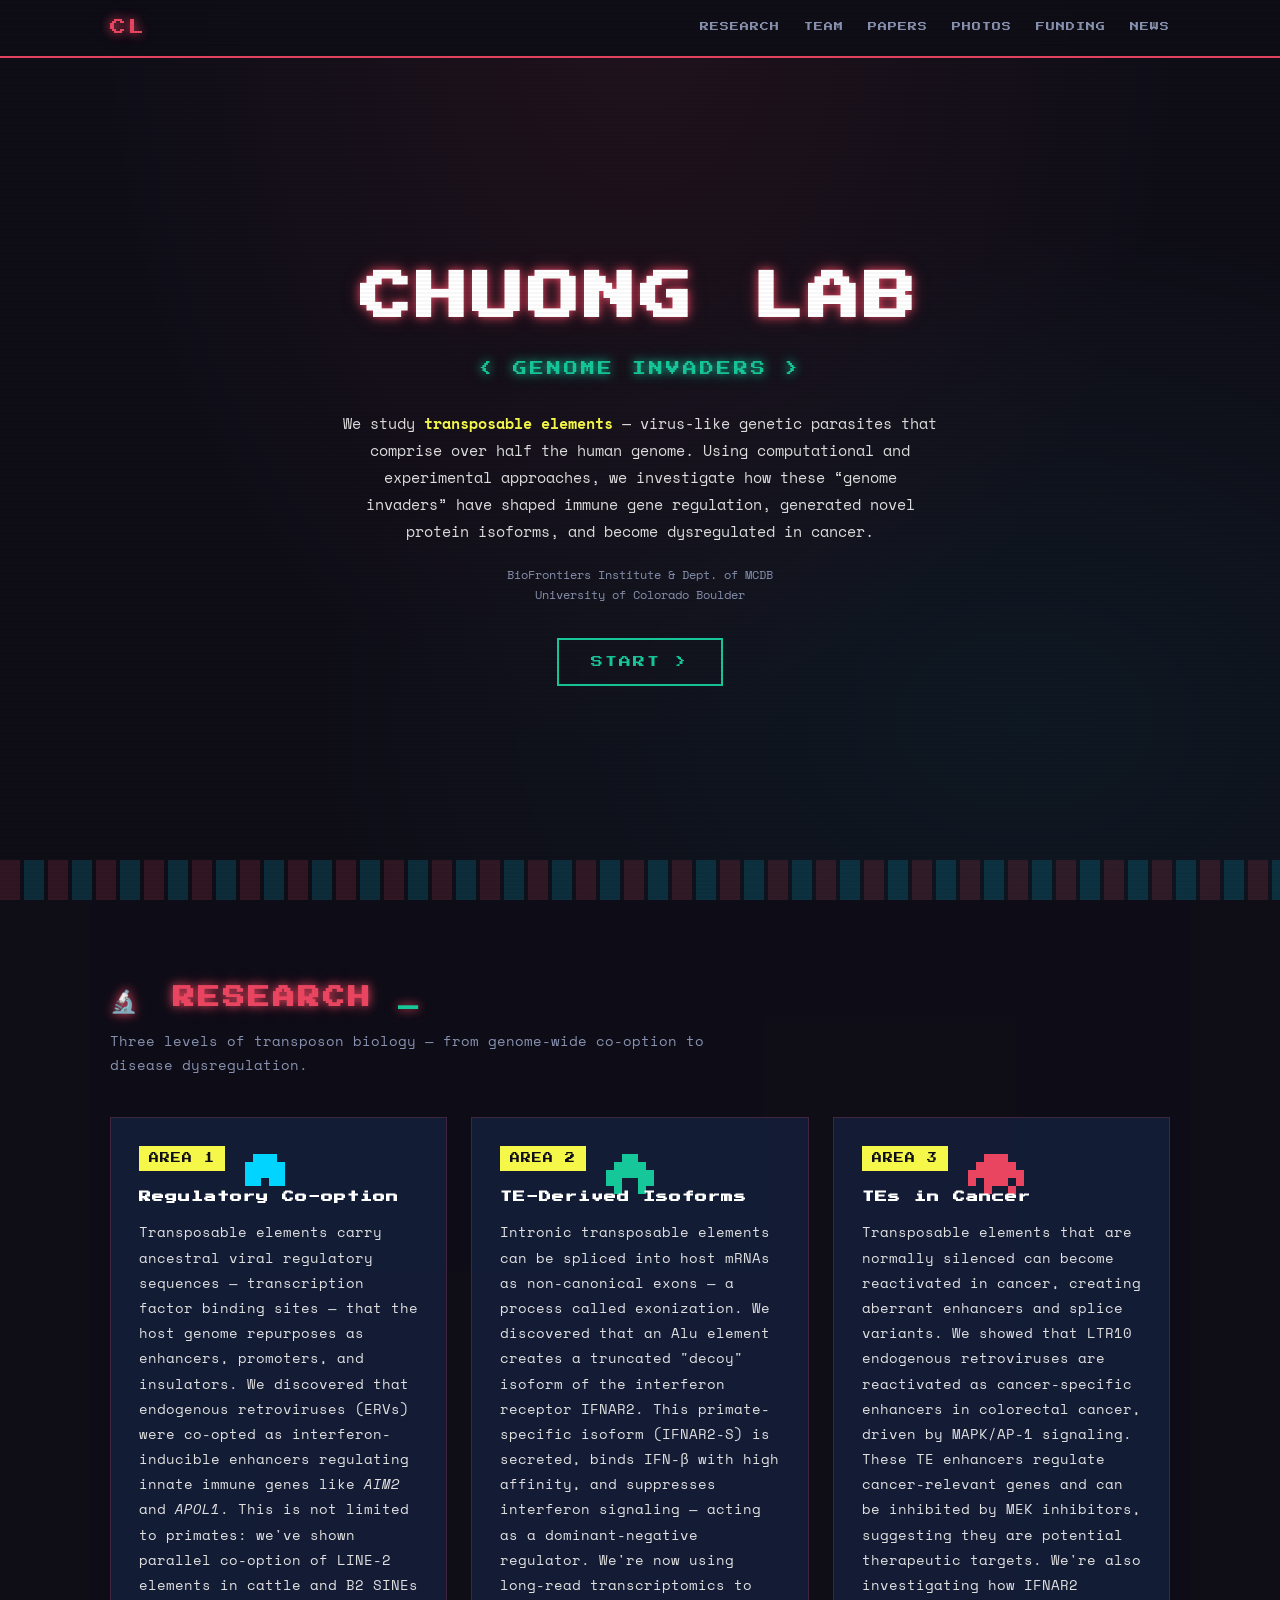
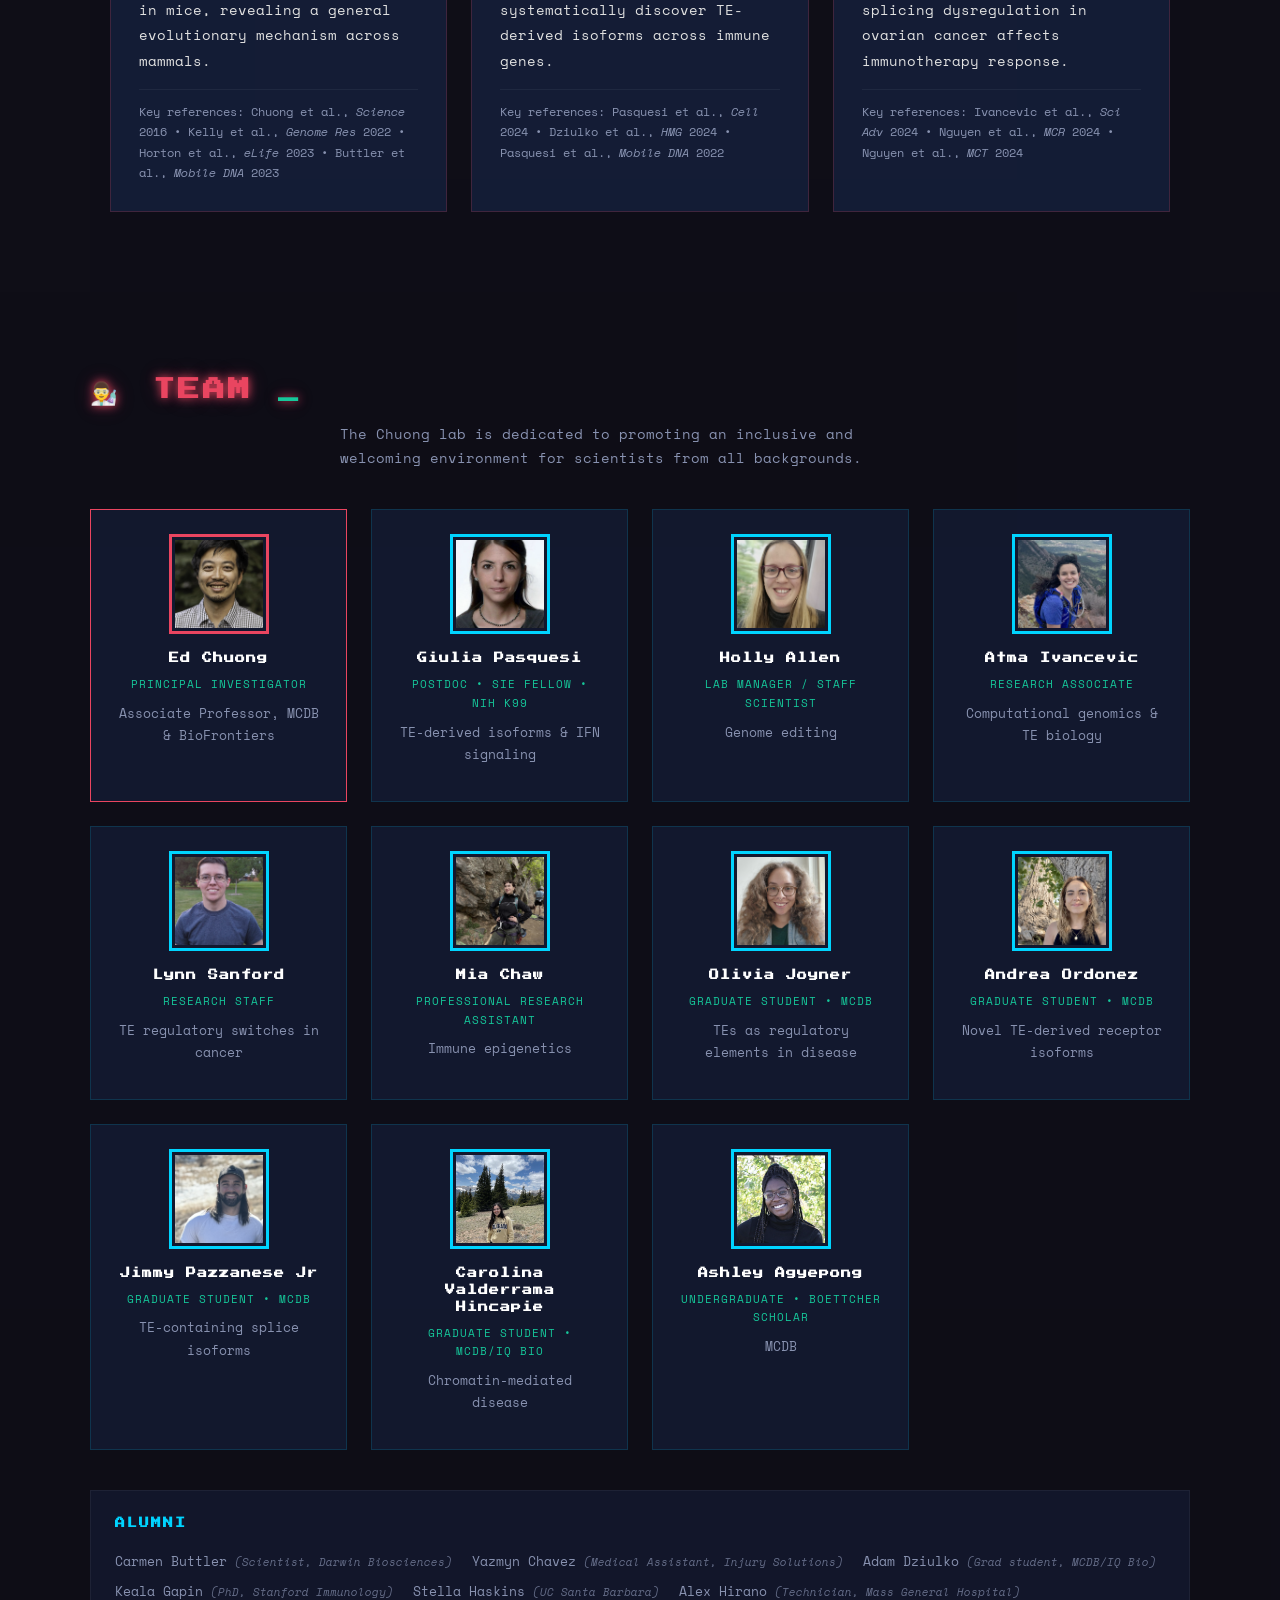
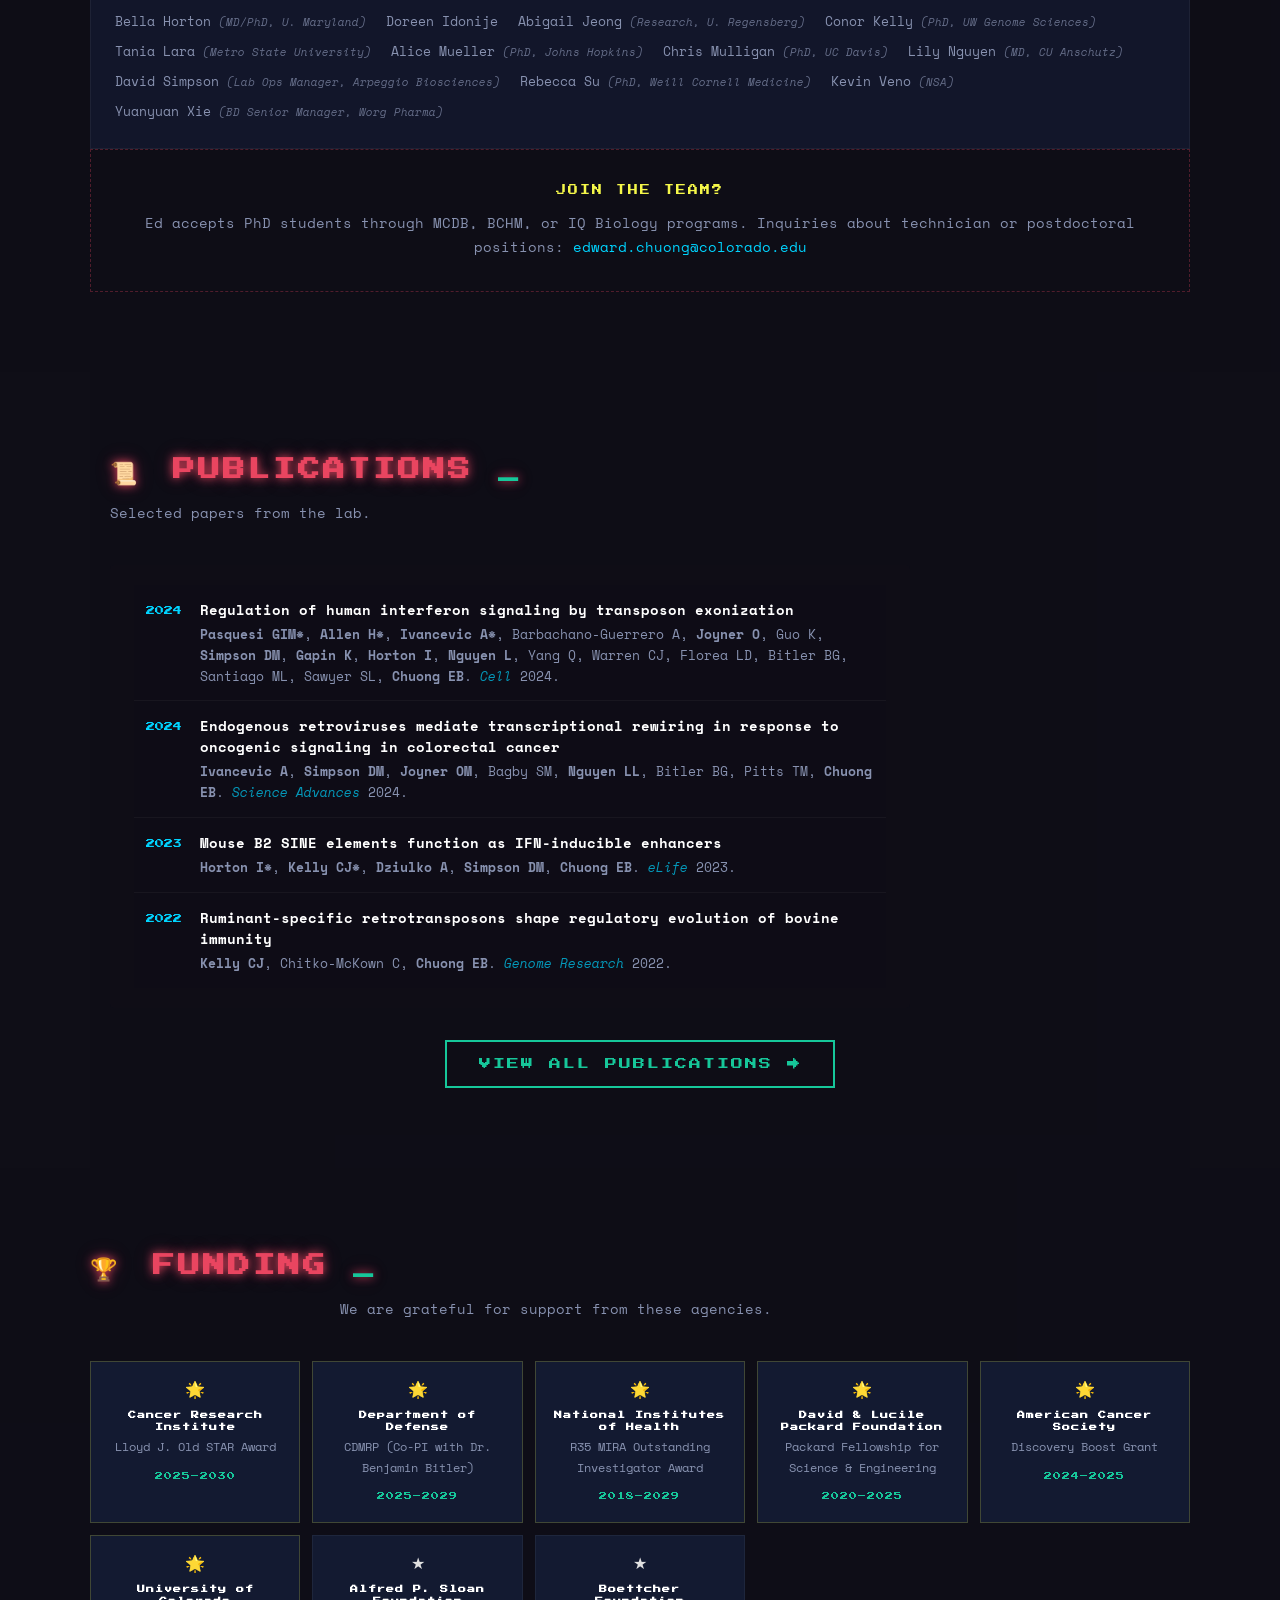
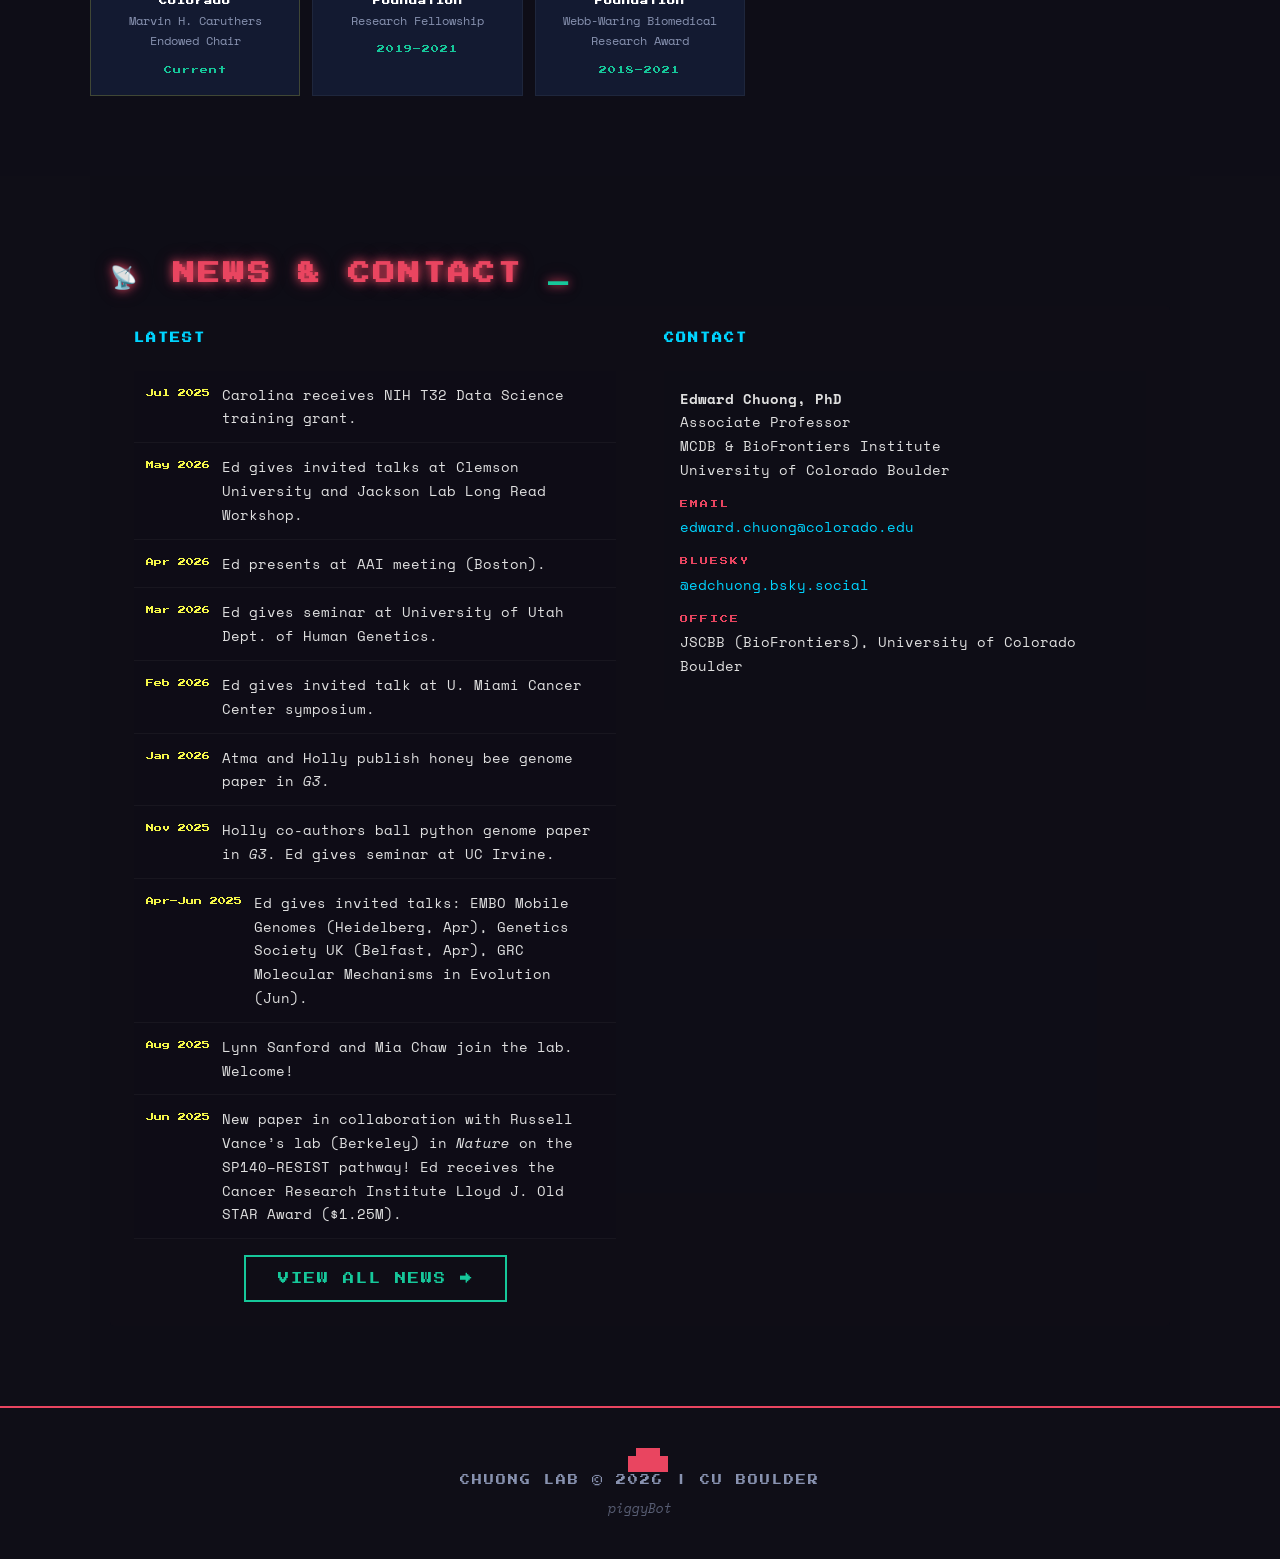
==== labwebsite/index.html @ 27e12866 "Add pretext-powered TE labels to genome animation - Integrate @chenglou/pretext for DOM-free text me" ====
<!DOCTYPE html>
<html lang="en">
<head>
    <meta charset="UTF-8">
    <meta name="viewport" content="width=device-width, initial-scale=1.0">
    <title>Chuong Lab | Genome Invaders</title>
    <meta name="description" content="Chuong Lab at CU Boulder — Transposable elements, genome evolution, and immune gene regulation">
    <link rel="preconnect" href="https://fonts.googleapis.com">
    <link rel="preconnect" href="https://fonts.gstatic.com" crossorigin>
    <link href="https://fonts.googleapis.com/css2?family=Press+Start+2P&family=Space+Mono:ital,wght@0,400;0,700;1,400&display=swap" rel="stylesheet">
    <link rel="stylesheet" href="css/style.css?v=3">
    <link rel="icon" href="data:image/svg+xml,<svg xmlns='http://www.w3.org/2000/svg' viewBox='0 0 16 16'><text y='14' font-size='14'>🧬</text></svg>">
</head>
<body>

<!-- Scanline overlay -->
<div class="scanlines"></div>

<!-- Scrolling chromosome background canvas -->
<canvas id="genome-bg" class="genome-bg"></canvas>

<!-- Navigation -->
<nav id="nav">
    <div class="nav-inner">
        <a href="#home" class="nav-logo">CL</a>
        <div class="nav-links">
            <a href="#research">Research</a>
            <a href="#team">Team</a>
            <a href="#publications">Papers</a>
            <a href="gallery.html">Photos</a>
            <a href="#funding">Funding</a>
            <a href="#news">News</a>
        </div>
        <button class="nav-toggle" aria-label="Menu">&#9776;</button>
    </div>
</nav>

<!-- ============ HERO ============ -->
<section id="home" class="hero">
    <div class="invaders-field" id="invaders-field">
        <!-- JS populates Space Invader sprites here -->
    </div>
    <div class="hero-content">
        <h1 class="glitch" data-text="CHUONG LAB">CHUONG LAB</h1>
        <p class="hero-sub pixel-font">&#60; GENOME INVADERS &#62;</p>
        <p class="hero-desc">We study <span class="highlight">transposable elements</span> &mdash; virus-like genetic parasites that comprise over half the human genome. Using computational and experimental approaches, we investigate how these &ldquo;genome invaders&rdquo; have shaped immune gene regulation, generated novel protein isoforms, and become dysregulated in cancer.</p>
        <p class="hero-affil">BioFrontiers Institute &amp; Dept. of MCDB<br>University of Colorado Boulder</p>
        <div class="hero-cta">
            <a href="#research" class="btn btn-primary">START &gt;</a>
        </div>
    </div>
    <div class="chromosome-ground" id="chromosome-ground">
        <!-- Pixel chromosome landscape at bottom -->
    </div>
</section>

<!-- ============ RESEARCH ============ -->
<section id="research" class="section">
    <h2 class="section-title pixel-font glitch">
        <span class="title-icon">&#x1F52C;</span> RESEARCH
        <span class="blink">_</span>
    </h2>
    <p class="section-intro">Three levels of transposon biology — from genome-wide co-option to disease dysregulation.</p>

    <div class="research-grid">
        <!-- Level 1 -->
        <div class="research-card">
            <div class="card-header">
                <span class="level-badge">AREA 1</span>
                <div class="invader-icon invader-line"></div>
            </div>
            <h3>Regulatory Co-option</h3>
            <p>Transposable elements carry ancestral viral regulatory sequences — transcription factor binding sites — that the host genome repurposes as enhancers, promoters, and insulators. We discovered that endogenous retroviruses (ERVs) were co-opted as interferon-inducible enhancers regulating innate immune genes like <em>AIM2</em> and <em>APOL1</em>. This is not limited to primates: we've shown parallel co-option of LINE-2 elements in cattle and B2 SINEs in mice, revealing a general evolutionary mechanism across mammals.</p>
            <div class="card-refs">
                Key references: Chuong et al., <em>Science</em> 2016 &bull; Kelly et al., <em>Genome Res</em> 2022 &bull; Horton et al., <em>eLife</em> 2023 &bull; Buttler et al., <em>Mobile DNA</em> 2023
            </div>
        </div>

        <!-- Level 2 -->
        <div class="research-card">
            <div class="card-header">
                <span class="level-badge">AREA 2</span>
                <div class="invader-icon invader-sine"></div>
            </div>
            <h3>TE-Derived Isoforms</h3>
            <p>Intronic transposable elements can be spliced into host mRNAs as non-canonical exons — a process called exonization. We discovered that an Alu element creates a truncated "decoy" isoform of the interferon receptor IFNAR2. This primate-specific isoform (IFNAR2-S) is secreted, binds IFN-&beta; with high affinity, and suppresses interferon signaling — acting as a dominant-negative regulator. We're now using long-read transcriptomics to systematically discover TE-derived isoforms across immune genes.</p>
            <div class="card-refs">
                Key references: Pasquesi et al., <em>Cell</em> 2024 &bull; Dziulko et al., <em>HMG</em> 2024 &bull; Pasquesi et al., <em>Mobile DNA</em> 2022
            </div>
        </div>

        <!-- Level 3 -->
        <div class="research-card">
            <div class="card-header">
                <span class="level-badge">AREA 3</span>
                <div class="invader-icon invader-erv"></div>
            </div>
            <h3>TEs in Cancer</h3>
            <p>Transposable elements that are normally silenced can become reactivated in cancer, creating aberrant enhancers and splice variants. We showed that LTR10 endogenous retroviruses are reactivated as cancer-specific enhancers in colorectal cancer, driven by MAPK/AP-1 signaling. These TE enhancers regulate cancer-relevant genes and can be inhibited by MEK inhibitors, suggesting they are potential therapeutic targets. We're also investigating how IFNAR2 splicing dysregulation in ovarian cancer affects immunotherapy response.</p>
            <div class="card-refs">
                Key references: Ivancevic et al., <em>Sci Adv</em> 2024 &bull; Nguyen et al., <em>MCR</em> 2024 &bull; Nguyen et al., <em>MCT</em> 2024
            </div>
        </div>
    </div>
</section>

<!-- ============ TEAM ============ -->
<section id="team" class="section section-alt">
    <h2 class="section-title pixel-font glitch">
        <span class="title-icon">&#x1F468;&#x200D;&#x1F52C;</span> TEAM
        <span class="blink">_</span>
    </h2>
    <p class="section-intro">The Chuong lab is dedicated to promoting an inclusive and welcoming environment for scientists from all backgrounds.</p>

    <div class="team-grid">
        <div class="team-card team-pi" data-member="ed-chuong" tabindex="0" role="button">
            <div class="avatar-frame"><img loading="lazy" src="images/headshots/ed_chuong.jpg" alt="Ed Chuong"></div>
            <h3>Ed Chuong</h3>
            <span class="team-role">Principal Investigator</span>
            <p>Associate Professor, MCDB &amp; BioFrontiers</p>
        </div>

        <div class="team-card" data-member="giulia-pasquesi" tabindex="0" role="button">
            <div class="avatar-frame"><img loading="lazy" src="images/headshots/giulia_pasquesi.jpg" alt="Giulia Pasquesi"></div>
            <h3>Giulia Pasquesi</h3>
            <span class="team-role">Postdoc &bull; Sie Fellow &bull; NIH K99</span>
            <p>TE-derived isoforms &amp; IFN signaling</p>
        </div>

        <div class="team-card" data-member="holly-allen" tabindex="0" role="button">
            <div class="avatar-frame"><img loading="lazy" src="images/headshots/holly_allen.jpg" alt="Holly Allen"></div>
            <h3>Holly Allen</h3>
            <span class="team-role">Lab Manager / Staff Scientist</span>
            <p>Genome editing</p>
        </div>

        <div class="team-card" data-member="atma-ivancevic" tabindex="0" role="button">
            <div class="avatar-frame"><img loading="lazy" src="images/headshots/atma_ivancevic.jpg" alt="Atma Ivancevic"></div>
            <h3>Atma Ivancevic</h3>
            <span class="team-role">Research Associate</span>
            <p>Computational genomics &amp; TE biology</p>
        </div>

        <div class="team-card" data-member="lynn-sanford" tabindex="0" role="button">
            <div class="avatar-frame"><img loading="lazy" src="images/headshots/lynn_sanford.jpg" alt="Lynn Sanford"></div>
            <h3>Lynn Sanford</h3>
            <span class="team-role">Research Staff</span>
            <p>TE regulatory switches in cancer</p>
        </div>

        <div class="team-card" data-member="mia-chaw" tabindex="0" role="button">
            <div class="avatar-frame"><img loading="lazy" src="images/headshots/mia_chaw.jpg" alt="Mia Chaw"></div>
            <h3>Mia Chaw</h3>
            <span class="team-role">Professional Research Assistant</span>
            <p>Immune epigenetics</p>
        </div>

        <div class="team-card" data-member="olivia-joyner" tabindex="0" role="button">
            <div class="avatar-frame"><img loading="lazy" src="images/headshots/olivia_joyner.jpg" alt="Olivia Joyner"></div>
            <h3>Olivia Joyner</h3>
            <span class="team-role">Graduate Student &bull; MCDB</span>
            <p>TEs as regulatory elements in disease</p>
        </div>

        <div class="team-card" data-member="andrea-ordonez" tabindex="0" role="button">
            <div class="avatar-frame"><img loading="lazy" src="images/headshots/andrea_ordonez.jpg" alt="Andrea Ordonez"></div>
            <h3>Andrea Ordonez</h3>
            <span class="team-role">Graduate Student &bull; MCDB</span>
            <p>Novel TE-derived receptor isoforms</p>
        </div>

        <div class="team-card" data-member="jimmy-pazzanese" tabindex="0" role="button">
            <div class="avatar-frame"><img loading="lazy" src="images/headshots/jimmy_pazzanese.png" alt="Jimmy Pazzanese Jr"></div>
            <h3>Jimmy Pazzanese Jr</h3>
            <span class="team-role">Graduate Student &bull; MCDB</span>
            <p>TE-containing splice isoforms</p>
        </div>

        <div class="team-card" data-member="carolina-valderrama" tabindex="0" role="button">
            <div class="avatar-frame"><img loading="lazy" src="images/headshots/carolina_valderrama.jpg" alt="Carolina Valderrama Hincapie"></div>
            <h3>Carolina Valderrama Hincapie</h3>
            <span class="team-role">Graduate Student &bull; MCDB/IQ Bio</span>
            <p>Chromatin-mediated disease</p>
        </div>

        <div class="team-card" data-member="ashley-agyepong" tabindex="0" role="button">
            <div class="avatar-frame"><img loading="lazy" src="images/headshots/ashley_agyepong.jpg" alt="Ashley Agyepong"></div>
            <h3>Ashley Agyepong</h3>
            <span class="team-role">Undergraduate &bull; Boettcher Scholar</span>
            <p>MCDB</p>
        </div>
    </div>

    <!-- Member Bio Modal -->
    <div id="member-modal" class="member-modal" role="dialog" aria-modal="true" aria-hidden="true">
        <div class="modal-overlay"></div>
        <div class="modal-content">
            <button class="modal-close" aria-label="Close">&times;</button>
            <div class="modal-body">
                <img id="modal-photo" class="modal-photo" src="" alt="">
                <div class="modal-info">
                    <h3 id="modal-name"></h3>
                    <span id="modal-role" class="team-role"></span>
                    <p id="modal-bio"></p>
                    <a id="modal-email" href="" class="modal-email-link"></a>
                </div>
            </div>
        </div>
    </div>

    <!-- Alumni -->
    <div class="alumni-section">
        <h3 class="pixel-font small" style="color: var(--neon-cyan); margin-bottom: 16px;">ALUMNI</h3>
        <div class="alumni-list">
            <span>Carmen Buttler <em>(Scientist, Darwin Biosciences)</em></span>
            <span>Yazmyn Chavez <em>(Medical Assistant, Injury Solutions)</em></span>
            <span>Adam Dziulko <em>(Grad student, MCDB/IQ Bio)</em></span>
            <span>Keala Gapin <em>(PhD, Stanford Immunology)</em></span>
            <span>Stella Haskins <em>(UC Santa Barbara)</em></span>
            <span>Alex Hirano <em>(Technician, Mass General Hospital)</em></span>
            <span>Bella Horton <em>(MD/PhD, U. Maryland)</em></span>
            <span>Doreen Idonije</span>
            <span>Abigail Jeong <em>(Research, U. Regensberg)</em></span>
            <span>Conor Kelly <em>(PhD, UW Genome Sciences)</em></span>
            <span>Tania Lara <em>(Metro State University)</em></span>
            <span>Alice Mueller <em>(PhD, Johns Hopkins)</em></span>
            <span>Chris Mulligan <em>(PhD, UC Davis)</em></span>
            <span>Lily Nguyen <em>(MD, CU Anschutz)</em></span>
            <span>David Simpson <em>(Lab Ops Manager, Arpeggio Biosciences)</em></span>
            <span>Rebecca Su <em>(PhD, Weill Cornell Medicine)</em></span>
            <span>Kevin Veno <em>(NSA)</em></span>
            <span>Yuanyuan Xie <em>(BD Senior Manager, Worg Pharma)</em></span>
        </div>
    </div>

    <div class="team-join">
        <p class="pixel-font small">JOIN THE TEAM?</p>
        <p>Ed accepts PhD students through MCDB, BCHM, or IQ Biology programs. Inquiries about technician or postdoctoral positions: <a href="mailto:edward.chuong@colorado.edu">edward.chuong@colorado.edu</a></p>
    </div>
</section>

<!-- ============ PUBLICATIONS ============ -->
<section id="publications" class="section">
    <h2 class="section-title pixel-font glitch">
        <span class="title-icon">&#x1F4DC;</span> PUBLICATIONS
        <span class="blink">_</span>
    </h2>
    <p class="section-intro">Selected papers from the lab.</p>

    <div class="pub-list">

        <div class="pub-item">
            <span class="pub-year">2024</span>

            <div class="pub-text">
                <a href="https://www.cell.com/cell/fulltext/S0092-8674(24)01333-3" target="_blank" rel="noopener" class="pub-title">Regulation of human interferon signaling by transposon exonization</a>
                <span class="pub-authors"><strong>Pasquesi GIM*</strong>, <strong>Allen H*</strong>, <strong>Ivancevic A*</strong>, Barbachano-Guerrero A, <strong>Joyner O</strong>, Guo K, <strong>Simpson DM</strong>, <strong>Gapin K</strong>, <strong>Horton I</strong>, <strong>Nguyen L</strong>, Yang Q, Warren CJ, Florea LD, Bitler BG, Santiago ML, Sawyer SL, <strong>Chuong EB</strong>. <em>Cell</em> 2024.</span>
            </div>
        </div>

        <div class="pub-item">
            <span class="pub-year">2024</span>

            <div class="pub-text">
                <a href="https://www.science.org/doi/10.1126/sciadv.ado1218" target="_blank" rel="noopener" class="pub-title">Endogenous retroviruses mediate transcriptional rewiring in response to oncogenic signaling in colorectal cancer</a>
                <span class="pub-authors"><strong>Ivancevic A</strong>, <strong>Simpson DM</strong>, <strong>Joyner OM</strong>, Bagby SM, <strong>Nguyen LL</strong>, Bitler BG, Pitts TM, <strong>Chuong EB</strong>. <em>Science Advances</em> 2024.</span>
            </div>
        </div>

        <div class="pub-item">
            <span class="pub-year">2023</span>

            <div class="pub-text">
                <a href="https://elifesciences.org/articles/82617" target="_blank" rel="noopener" class="pub-title">Mouse B2 SINE elements function as IFN-inducible enhancers</a>
                <span class="pub-authors"><strong>Horton I*</strong>, <strong>Kelly CJ*</strong>, <strong>Dziulko A</strong>, <strong>Simpson DM</strong>, <strong>Chuong EB</strong>. <em>eLife</em> 2023.</span>
            </div>
        </div>

        <div class="pub-item">
            <span class="pub-year">2022</span>

            <div class="pub-text">
                <a href="https://genome.cshlp.org/content/early/2022/08/09/gr.276241.121.abstract" target="_blank" rel="noopener" class="pub-title">Ruminant-specific retrotransposons shape regulatory evolution of bovine immunity</a>
                <span class="pub-authors"><strong>Kelly CJ</strong>, Chitko-McKown C, <strong>Chuong EB</strong>. <em>Genome Research</em> 2022.</span>
            </div>
        </div>

    </div>

    <div style="text-align: center; margin-top: 32px;">
        <a href="publications.html" class="btn btn-primary" style="font-size: 0.75rem;">View all publications &rarr;</a>
    </div>
</section>

<!-- ============ FUNDING ============ -->
<section id="funding" class="section section-alt">
    <h2 class="section-title pixel-font glitch">
        <span class="title-icon">&#x1F3C6;</span> FUNDING
        <span class="blink">_</span>
    </h2>
    <p class="section-intro">We are grateful for support from these agencies.</p>

    <div class="funding-grid">
        <div class="funding-card active-grant">
            <div class="trophy">&#x1F31F;</div>
            <h3>Cancer Research Institute</h3>
            <p>Lloyd J. Old STAR Award</p>
            <span class="funding-years">2025&ndash;2030</span>
        </div>

        <div class="funding-card active-grant">
            <div class="trophy">&#x1F31F;</div>
            <h3>Department of Defense</h3>
            <p>CDMRP (Co-PI with Dr. Benjamin Bitler)</p>
            <span class="funding-years">2025&ndash;2029</span>
        </div>

        <div class="funding-card active-grant">
            <div class="trophy">&#x1F31F;</div>
            <h3>National Institutes of Health</h3>
            <p>R35 MIRA Outstanding Investigator Award</p>
            <span class="funding-years">2018&ndash;2029</span>
        </div>

        <div class="funding-card active-grant">
            <div class="trophy">&#x1F31F;</div>
            <h3>David &amp; Lucile Packard Foundation</h3>
            <p>Packard Fellowship for Science &amp; Engineering</p>
            <span class="funding-years">2020&ndash;2025</span>
        </div>

        <div class="funding-card active-grant">
            <div class="trophy">&#x1F31F;</div>
            <h3>American Cancer Society</h3>
            <p>Discovery Boost Grant</p>
            <span class="funding-years">2024&ndash;2025</span>
        </div>

        <div class="funding-card active-grant">
            <div class="trophy">&#x1F31F;</div>
            <h3>University of Colorado</h3>
            <p>Marvin H. Caruthers Endowed Chair</p>
            <span class="funding-years">Current</span>
        </div>

        <div class="funding-card past-grant">
            <div class="trophy">&#x2605;</div>
            <h3>Alfred P. Sloan Foundation</h3>
            <p>Research Fellowship</p>
            <span class="funding-years">2019&ndash;2021</span>
        </div>

        <div class="funding-card past-grant">
            <div class="trophy">&#x2605;</div>
            <h3>Boettcher Foundation</h3>
            <p>Webb-Waring Biomedical Research Award</p>
            <span class="funding-years">2018&ndash;2021</span>
        </div>
    </div>
</section>

<!-- ============ NEWS & CONTACT ============ -->
<section id="news" class="section">
    <h2 class="section-title pixel-font glitch">
        <span class="title-icon">&#x1F4E1;</span> NEWS &amp; CONTACT
        <span class="blink">_</span>
    </h2>

    <div class="news-contact-grid">
        <div class="news-col">
            <h3 class="pixel-font small">LATEST</h3>
            <div class="news-item">
                <span class="news-date">Jul 2025</span>
                <p>Carolina receives NIH T32 Data Science training grant.</p>
            </div>
            <div class="news-item">
                <span class="news-date">May 2026</span>
                <p>Ed gives invited talks at Clemson University and Jackson Lab Long Read Workshop.</p>
            </div>
            <div class="news-item">
                <span class="news-date">Apr 2026</span>
                <p>Ed presents at AAI meeting (Boston).</p>
            </div>
            <div class="news-item">
                <span class="news-date">Mar 2026</span>
                <p>Ed gives seminar at University of Utah Dept. of Human Genetics.</p>
            </div>
            <div class="news-item">
                <span class="news-date">Feb 2026</span>
                <p>Ed gives invited talk at U. Miami Cancer Center symposium.</p>
            </div>
            <div class="news-item">
                <span class="news-date">Jan 2026</span>
                <p>Atma and Holly publish honey bee genome paper in <em>G3</em>.</p>
            </div>
            <div class="news-item">
                <span class="news-date">Nov 2025</span>
                <p>Holly co-authors ball python genome paper in <em>G3</em>. Ed gives seminar at UC Irvine.</p>
            </div>
            <div class="news-item">
                <span class="news-date">Apr&ndash;Jun 2025</span>
                <p>Ed gives invited talks: EMBO Mobile Genomes (Heidelberg, Apr), Genetics Society UK (Belfast, Apr), GRC Molecular Mechanisms in Evolution (Jun).</p>
            </div>
            <div class="news-item">
                <span class="news-date">Aug 2025</span>
                <p>Lynn Sanford and Mia Chaw join the lab. Welcome!</p>
            </div>
            <div class="news-item">
                <span class="news-date">Jun 2025</span>
                <p>New paper in collaboration with Russell Vance&rsquo;s lab (Berkeley) in <em>Nature</em> on the SP140&ndash;RESIST pathway! Ed receives the Cancer Research Institute Lloyd J. Old STAR Award ($1.25M).</p>
            </div>
            <div style="text-align: center; margin-top: 16px;">
                <a href="news.html" class="btn btn-primary" style="font-size: 0.7rem;">View all news &rarr;</a>
            </div>
        </div>

        <div class="contact-col">
            <h3 class="pixel-font small">CONTACT</h3>
            <div class="contact-info">
                <p><strong>Edward Chuong, PhD</strong><br>
                Associate Professor<br>
                MCDB &amp; BioFrontiers Institute<br>
                University of Colorado Boulder</p>

                <p>
                    <span class="contact-label">EMAIL</span>
                    <a href="mailto:edward.chuong@colorado.edu">edward.chuong@colorado.edu</a>
                </p>
                <p>
                    <span class="contact-label">BLUESKY</span>
                    <a href="https://bsky.app/profile/edchuong.bsky.social" target="_blank" rel="noopener">@edchuong.bsky.social</a>
                </p>
                <p>
                    <span class="contact-label">OFFICE</span>
                    JSCBB (BioFrontiers), University of Colorado Boulder
                </p>
            </div>
        </div>
    </div>
</section>

<!-- ============ FOOTER ============ -->
<footer>
    <div class="footer-inner">
        <div class="footer-invader"></div>
        <p class="pixel-font small">CHUONG LAB &copy; 2026 | CU BOULDER</p>
        <p class="footer-sub">piggyBot</p>
    </div>
</footer>

<script type="importmap">
{
    "imports": {
        "@chenglou/pretext": "./js/vendor/layout.js"
    }
}
</script>
<script type="module" src="js/main.js"></script>
</body>
</html>
---- labwebsite/css/style.css ----
/* ========================================
   CHUONG LAB — GENOME INVADERS
   Neon Arcade Retro Theme
   ======================================== */

/* --- Reset & Base --- */
*, *::before, *::after {
    margin: 0;
    padding: 0;
    box-sizing: border-box;
}

:root {
    --bg-dark: #0f0e17;
    --bg-section: #1a1a2e;
    --bg-card: #16213e;
    --neon-pink: #e94560;
    --neon-cyan: #00d4ff;
    --neon-yellow: #f5f749;
    --neon-green: #16c79a;
    --neon-purple: #a855f7;
    --text-primary: #e0e0e0;
    --text-muted: #8892b0;
    --text-bright: #ffffff;
    --pixel-border: #e94560;
    --glow-pink: 0 0 10px #e94560, 0 0 20px #e9456044;
    --glow-cyan: 0 0 10px #00d4ff, 0 0 20px #00d4ff44;
    --glow-green: 0 0 10px #16c79a, 0 0 20px #16c79a44;
    --font-pixel: 'Press Start 2P', monospace;
    --font-body: 'Space Mono', monospace;
}

html {
    scroll-behavior: smooth;
    scroll-padding-top: 60px;
}

body {
    font-family: var(--font-body);
    background: var(--bg-dark);
    color: var(--text-primary);
    line-height: 1.7;
    font-size: 15px;
    overflow-x: hidden;
}

a {
    color: var(--neon-cyan);
    text-decoration: none;
    transition: color 0.2s;
}
a:hover {
    color: var(--neon-pink);
    text-shadow: var(--glow-pink);
}

/* --- Scanline Overlay --- */
.scanlines {
    position: fixed;
    top: 0;
    left: 0;
    width: 100%;
    height: 100%;
    pointer-events: none;
    z-index: 9999;
    background: repeating-linear-gradient(
        0deg,
        transparent,
        transparent 2px,
        rgba(0, 0, 0, 0.03) 2px,
        rgba(0, 0, 0, 0.03) 4px
    );
}

/* --- Navigation --- */
#nav {
    position: fixed;
    top: 0;
    left: 0;
    right: 0;
    z-index: 1000;
    background: rgba(15, 14, 23, 0.95);
    border-bottom: 2px solid var(--neon-pink);
    backdrop-filter: blur(10px);
}

.nav-inner {
    max-width: 1100px;
    margin: 0 auto;
    padding: 0 20px;
    display: flex;
    align-items: center;
    justify-content: space-between;
    height: 56px;
}

.nav-logo {
    font-family: var(--font-pixel);
    font-size: 16px;
    color: var(--neon-pink);
    text-shadow: var(--glow-pink);
    letter-spacing: 2px;
}

.nav-links {
    display: flex;
    gap: 24px;
}

.nav-links a {
    font-family: var(--font-pixel);
    font-size: 9px;
    color: var(--text-muted);
    text-transform: uppercase;
    letter-spacing: 1px;
    padding: 4px 0;
    border-bottom: 2px solid transparent;
    transition: all 0.2s;
}
.nav-links a:hover,
.nav-links a.active {
    color: var(--neon-cyan);
    border-bottom-color: var(--neon-cyan);
    text-shadow: var(--glow-cyan);
}

.nav-toggle {
    display: none;
    background: none;
    border: 1px solid var(--neon-pink);
    color: var(--neon-pink);
    font-size: 20px;
    padding: 4px 8px;
    cursor: pointer;
}

/* --- Hero --- */
.hero {
    min-height: 100vh;
    display: flex;
    flex-direction: column;
    align-items: center;
    justify-content: center;
    text-align: center;
    padding: 80px 20px 40px;
    position: relative;
    overflow: hidden;
    background:
        radial-gradient(ellipse at 50% 0%, rgba(233, 69, 96, 0.08) 0%, transparent 60%),
        radial-gradient(ellipse at 80% 80%, rgba(0, 212, 255, 0.05) 0%, transparent 50%);
    /* No solid bg — lets the genome-bg canvas show through */
}

.invaders-field {
    position: absolute;
    top: 80px;
    left: 0;
    right: 0;
    height: 200px;
    overflow: hidden;
}

.invader-sprite {
    position: absolute;
    image-rendering: pixelated;
    opacity: 0.6;
    animation: float-down 8s linear infinite;
}

@keyframes float-down {
    0% { transform: translateY(-20px); }
    50% { transform: translateY(10px); }
    100% { transform: translateY(-20px); }
}

.hero-content {
    position: relative;
    z-index: 2;
    max-width: 700px;
}

.hero h1 {
    font-family: var(--font-pixel);
    font-size: clamp(28px, 6vw, 52px);
    color: var(--text-bright);
    text-shadow: var(--glow-pink);
    margin-bottom: 16px;
    letter-spacing: 4px;
}

/* Glitch effect on hover */
.glitch {
    position: relative;
}
.glitch:hover::before,
.glitch:hover::after {
    content: attr(data-text);
    position: absolute;
    left: 0;
    right: 0;
    top: 0;
    overflow: hidden;
    font-family: var(--font-pixel);
    font-size: clamp(28px, 6vw, 52px);
    letter-spacing: 4px;
}
.glitch:hover::before {
    color: var(--neon-cyan);
    animation: glitch-1 0.3s infinite;
    clip-path: inset(0 0 60% 0);
}
.glitch:hover::after {
    color: var(--neon-pink);
    animation: glitch-2 0.3s infinite;
    clip-path: inset(40% 0 0 0);
}

/* Section-title glitch — text-shadow based, no pseudo-elements needed */
.section-title.glitch {
    transition: text-shadow 0.1s;
}
.section-title.glitch:hover {
    animation: section-glitch 0.3s infinite;
}
@keyframes section-glitch {
    0% { text-shadow: 2px 0 var(--neon-cyan), -2px 0 var(--neon-pink); }
    20% { text-shadow: -2px 1px var(--neon-cyan), 2px -1px var(--neon-pink); }
    40% { text-shadow: 2px -1px var(--neon-cyan), -3px 1px var(--neon-pink); }
    60% { text-shadow: -1px 2px var(--neon-cyan), 1px -2px var(--neon-pink); }
    80% { text-shadow: 3px 0 var(--neon-cyan), -2px 0 var(--neon-pink); }
    100% { text-shadow: -2px 1px var(--neon-cyan), 2px -1px var(--neon-pink); }
}

@keyframes glitch-1 {
    0% { transform: translate(0); }
    20% { transform: translate(-3px, 2px); }
    40% { transform: translate(3px, -2px); }
    60% { transform: translate(-2px, 1px); }
    80% { transform: translate(2px, -1px); }
    100% { transform: translate(0); }
}
@keyframes glitch-2 {
    0% { transform: translate(0); }
    20% { transform: translate(3px, -2px); }
    40% { transform: translate(-3px, 2px); }
    60% { transform: translate(2px, -1px); }
    80% { transform: translate(-2px, 1px); }
    100% { transform: translate(0); }
}

.hero-sub {
    font-size: 14px;
    color: var(--neon-green);
    text-shadow: var(--glow-green);
    margin-bottom: 28px;
    letter-spacing: 3px;
}

.hero-desc {
    font-size: 15px;
    line-height: 1.8;
    color: var(--text-primary);
    margin-bottom: 20px;
    max-width: 600px;
    margin-left: auto;
    margin-right: auto;
}

.highlight {
    color: var(--neon-yellow);
    font-weight: 700;
}

.hero-affil {
    font-size: 12px;
    color: var(--text-muted);
    margin-bottom: 32px;
}

.btn {
    display: inline-block;
    font-family: var(--font-pixel);
    font-size: 12px;
    padding: 12px 32px;
    border: 2px solid;
    cursor: pointer;
    text-transform: uppercase;
    letter-spacing: 2px;
    transition: all 0.2s;
}
.btn-primary {
    color: var(--neon-green);
    border-color: var(--neon-green);
    background: transparent;
}
.btn-primary:hover {
    background: var(--neon-green);
    color: var(--bg-dark);
    box-shadow: var(--glow-green);
}

.chromosome-ground {
    position: absolute;
    bottom: 0;
    left: 0;
    right: 0;
    height: 40px;
    background:
        repeating-linear-gradient(
            90deg,
            var(--neon-pink) 0px,
            var(--neon-pink) 20px,
            transparent 20px,
            transparent 24px,
            var(--neon-cyan) 24px,
            var(--neon-cyan) 44px,
            transparent 44px,
            transparent 48px
        );
    opacity: 0.15;
}

/* --- Sections --- */
.section {
    padding: 80px 20px;
    max-width: 1100px;
    margin: 0 auto;
    background: rgba(15, 14, 23, 0.70);
}

.section-alt {
    max-width: none;
    background: rgba(15, 14, 23, 0.70);
}

.section-alt > * {
    max-width: 1100px;
    margin-left: auto;
    margin-right: auto;
}

.section-title {
    font-size: clamp(16px, 3vw, 22px);
    color: var(--neon-pink);
    text-shadow: var(--glow-pink);
    margin-bottom: 12px;
    letter-spacing: 3px;
}

.title-icon {
    margin-right: 8px;
}

.section-intro {
    color: var(--text-muted);
    font-size: 14px;
    margin-bottom: 40px;
    max-width: 600px;
}

/* Blinking cursor */
.blink {
    animation: blink 1s step-end infinite;
    color: var(--neon-green);
}
@keyframes blink {
    0%, 100% { opacity: 1; }
    50% { opacity: 0; }
}

/* --- Pixel font utility --- */
.pixel-font {
    font-family: var(--font-pixel);
}
.pixel-font.small {
    font-size: 10px;
    letter-spacing: 2px;
}

/* --- Research Cards --- */
.research-grid {
    display: grid;
    grid-template-columns: repeat(auto-fit, minmax(300px, 1fr));
    gap: 24px;
}

.research-card {
    background: rgba(22, 33, 62, 0.8);
    border: 1px solid rgba(233, 69, 96, 0.2);
    padding: 28px;
    position: relative;
    transition: border-color 0.3s, transform 0.2s;
}
.research-card:hover {
    border-color: var(--neon-pink);
    transform: translateY(-2px);
}

.card-header {
    display: flex;
    align-items: center;
    gap: 16px;
    margin-bottom: 16px;
}

.level-badge {
    font-family: var(--font-pixel);
    font-size: 10px;
    color: var(--bg-dark);
    background: var(--neon-yellow);
    padding: 4px 10px;
    letter-spacing: 1px;
}

/* Pixel invader icons using box-shadow pixel art */
.invader-icon {
    width: 8px;
    height: 8px;
    image-rendering: pixelated;
    transition: filter 0.2s;
}

/* Glitch effect on hover */
.research-card:hover .invader-icon {
    animation: invader-glitch 0.4s step-end infinite;
    filter: drop-shadow(0 0 4px currentColor);
}

@keyframes invader-glitch {
    0% { transform: translate(0, 0); }
    10% { transform: translate(-2px, 1px); filter: hue-rotate(90deg) drop-shadow(0 0 6px currentColor); }
    20% { transform: translate(2px, -1px); }
    30% { transform: translate(-1px, -2px); filter: hue-rotate(180deg) drop-shadow(0 0 6px currentColor); }
    40% { transform: translate(1px, 2px); }
    50% { transform: translate(0, 0); }
    60% { transform: translate(2px, 0); filter: hue-rotate(270deg) drop-shadow(0 0 4px currentColor); }
    70% { transform: translate(-2px, 1px); }
    80% { transform: translate(0, -1px); }
    90% { transform: translate(1px, 0); filter: hue-rotate(0deg); }
    100% { transform: translate(0, 0); }
}

.invader-line {
    background: var(--neon-cyan);
    box-shadow:
        8px 0 0 var(--neon-cyan),
        16px 0 0 var(--neon-cyan),
        0px 8px 0 var(--neon-cyan),
        8px 8px 0 var(--neon-cyan),
        16px 8px 0 var(--neon-cyan),
        24px 8px 0 var(--neon-cyan),
        -8px 8px 0 var(--neon-cyan),
        -8px 16px 0 var(--neon-cyan),
        0 16px 0 var(--neon-cyan),
        8px 16px 0 var(--neon-cyan),
        16px 16px 0 var(--neon-cyan),
        24px 16px 0 var(--neon-cyan),
        -8px 24px 0 var(--neon-cyan),
        24px 24px 0 var(--neon-cyan),
        0 24px 0 var(--neon-cyan),
        16px 24px 0 var(--neon-cyan);
    margin-left: 12px;
}

.invader-sine {
    background: var(--neon-green);
    box-shadow:
        8px 0 0 var(--neon-green),
        -8px 8px 0 var(--neon-green),
        0 8px 0 var(--neon-green),
        8px 8px 0 var(--neon-green),
        16px 8px 0 var(--neon-green),
        -16px 16px 0 var(--neon-green),
        -8px 16px 0 var(--neon-green),
        0 16px 0 var(--neon-green),
        8px 16px 0 var(--neon-green),
        16px 16px 0 var(--neon-green),
        24px 16px 0 var(--neon-green),
        -16px 24px 0 var(--neon-green),
        -8px 24px 0 var(--neon-green),
        16px 24px 0 var(--neon-green),
        24px 24px 0 var(--neon-green),
        -8px 32px 0 var(--neon-green),
        16px 32px 0 var(--neon-green);
    margin-left: 20px;
}

.invader-erv {
    background: var(--neon-pink);
    box-shadow:
        8px 0 0 var(--neon-pink),
        16px 0 0 var(--neon-pink),
        -8px 8px 0 var(--neon-pink),
        0 8px 0 var(--neon-pink),
        8px 8px 0 var(--neon-pink),
        16px 8px 0 var(--neon-pink),
        24px 8px 0 var(--neon-pink),
        -16px 16px 0 var(--neon-pink),
        -8px 16px 0 var(--neon-pink),
        0 16px 0 var(--neon-pink),
        8px 16px 0 var(--neon-pink),
        16px 16px 0 var(--neon-pink),
        24px 16px 0 var(--neon-pink),
        32px 16px 0 var(--neon-pink),
        -16px 24px 0 var(--neon-pink),
        0 24px 0 var(--neon-pink),
        8px 24px 0 var(--neon-pink),
        16px 24px 0 var(--neon-pink),
        32px 24px 0 var(--neon-pink),
        0 32px 0 var(--neon-pink),
        24px 32px 0 var(--neon-pink);
    margin-left: 20px;
}

.research-card h3 {
    font-family: var(--font-pixel);
    font-size: 12px;
    color: var(--text-bright);
    margin-bottom: 12px;
    letter-spacing: 1px;
}

.research-card p {
    font-size: 14px;
    line-height: 1.8;
    color: var(--text-primary);
    margin-bottom: 16px;
}

.card-refs {
    font-size: 12px;
    color: var(--text-muted);
    border-top: 1px solid rgba(255,255,255,0.05);
    padding-top: 12px;
}

/* --- Team Grid --- */
.team-grid {
    display: grid;
    grid-template-columns: repeat(auto-fill, minmax(220px, 1fr));
    gap: 24px;
    margin-bottom: 40px;
}

.team-card {
    background: rgba(22, 33, 62, 0.6);
    border: 1px solid rgba(0, 212, 255, 0.15);
    padding: 24px;
    text-align: center;
    transition: border-color 0.3s, box-shadow 0.3s;
    cursor: pointer;
}
.team-card:hover {
    border-color: var(--neon-cyan);
}

/* Glitch on the portrait/avatar only */
.team-card:hover .avatar-frame {
    animation: portrait-glitch 0.5s step-end;
    box-shadow: var(--glow-cyan);
}

@keyframes portrait-glitch {
    0% { transform: translate(0); }
    5% { transform: translate(-2px, 1px); border-color: var(--neon-pink); }
    10% { transform: translate(2px, -1px); border-color: var(--neon-cyan); }
    15% { transform: translate(-1px, -2px); filter: hue-rotate(90deg); }
    20% { transform: translate(1px, 1px); }
    25% { transform: translate(0); filter: none; }
    100% { transform: translate(0); }
}

.team-pi {
    border-color: var(--neon-pink);
    grid-column: span 1;
}

.avatar-frame {
    width: 100px;
    height: 100px;
    margin: 0 auto 16px;
    border: 3px solid var(--neon-cyan);
    padding: 3px;
    overflow: hidden;
}

.avatar-frame img {
    width: 100%;
    height: 100%;
    object-fit: cover;
    display: block;
    filter: saturate(0.8);
    transition: filter 0.3s;
}

.team-card:hover .avatar-frame img {
    filter: saturate(1);
}

.team-pi .avatar-frame {
    border-color: var(--neon-pink);
}

.team-card h3 {
    font-family: var(--font-pixel);
    font-size: 10px;
    color: var(--text-bright);
    margin-bottom: 8px;
    letter-spacing: 1px;
}

.team-role {
    display: block;
    font-size: 11px;
    color: var(--neon-green);
    margin-bottom: 8px;
    text-transform: uppercase;
    letter-spacing: 1px;
}

.team-card p {
    font-size: 13px;
    color: var(--text-muted);
    margin-bottom: 12px;
}

.team-links {
    display: flex;
    gap: 12px;
    justify-content: center;
}
.team-links a {
    font-size: 11px;
    padding: 2px 8px;
    border: 1px solid var(--neon-cyan);
    transition: all 0.2s;
}
.team-links a:hover {
    background: var(--neon-cyan);
    color: var(--bg-dark);
}

.team-join {
    text-align: center;
    padding: 32px;
    border: 1px dashed rgba(233, 69, 96, 0.3);
}
.team-join .pixel-font {
    color: var(--neon-yellow);
    margin-bottom: 12px;
}
.team-join p:last-child {
    font-size: 14px;
    color: var(--text-muted);
}

/* Alumni */
.alumni-section {
    margin-top: 40px;
    padding: 24px;
    border: 1px solid rgba(255,255,255,0.05);
    background: rgba(22, 33, 62, 0.5);
}

.alumni-list {
    display: flex;
    flex-wrap: wrap;
    gap: 4px 20px;
}

.alumni-list span {
    font-size: 13px;
    color: var(--text-muted);
    line-height: 2;
}

.alumni-list em {
    font-size: 11px;
    opacity: 0.7;
}

/* --- Publications --- */
.pub-list {
    max-width: 800px;
    background: rgba(15, 14, 23, 0.75);
    padding: 20px 24px;
    border-radius: 4px;
}

.pub-item {
    display: flex;
    gap: 12px;
    padding: 14px 12px;
    border-bottom: 1px solid rgba(255,255,255,0.04);
    background: rgba(15, 14, 23, 0.7);
    align-items: flex-start;
}
.pub-item:last-child {
    border-bottom: none;
}

.pub-year {
    font-family: var(--font-pixel);
    font-size: 9px;
    color: var(--neon-cyan);
    min-width: 42px;
    padding-top: 4px;
    flex-shrink: 0;
}

.highlight-star {
    color: var(--neon-yellow);
    text-shadow: 0 0 6px var(--neon-yellow);
    font-size: 14px;
    flex-shrink: 0;
    padding-top: 2px;
}

.pub-text {
    font-size: 14px;
    line-height: 1.7;
    color: var(--text-primary);
}

.pub-title {
    display: block;
    font-weight: 700;
    color: var(--text-bright);
    font-size: 14px;
    line-height: 1.5;
    margin-bottom: 4px;
    transition: color 0.2s;
}
.pub-title:hover {
    color: var(--neon-cyan);
}

.pub-authors {
    display: block;
    font-size: 13px;
    color: var(--text-muted);
    line-height: 1.6;
}
.pub-authors em {
    color: var(--neon-cyan);
    opacity: 0.7;
}

.pub-summary {
    font-size: 12px;
    line-height: 1.7;
    color: var(--text-muted);
    margin-top: 6px;
    padding-left: 12px;
    border-left: 2px solid rgba(0, 212, 255, 0.15);
    font-style: italic;
}

.pub-press {
    font-size: 11px;
    margin-top: 6px;
    padding-left: 12px;
    color: var(--text-muted);
}
.pub-press a {
    color: var(--neon-cyan);
    text-decoration: none;
    opacity: 0.7;
    transition: opacity 0.2s;
}
.pub-press a:hover {
    opacity: 1;
    text-decoration: underline;
}

.pub-item.featured {
    background: rgba(233, 69, 96, 0.03);
    padding: 14px 12px;
    margin: 0 -12px;
    border-radius: 2px;
}

.pub-divider {
    color: var(--text-muted);
    text-align: center;
    padding: 24px 0;
    font-size: 9px;
    letter-spacing: 4px;
    opacity: 0.5;
}

/* --- Funding Grid --- */
.funding-grid {
    display: grid;
    grid-template-columns: repeat(auto-fill, minmax(200px, 1fr));
    gap: 12px;
}

.funding-card {
    background: rgba(22, 33, 62, 0.7);
    border: 1px solid rgba(255,255,255,0.05);
    padding: 14px 16px;
    text-align: center;
    transition: border-color 0.3s, box-shadow 0.3s;
}
.funding-card:hover {
    border-color: var(--neon-yellow);
}
.funding-card:hover .trophy {
    animation: portrait-glitch 0.4s step-end;
}

.active-grant {
    border-color: rgba(245, 247, 73, 0.2);
}
.active-grant:hover {
    border-color: var(--neon-yellow);
    box-shadow: 0 0 8px rgba(245, 247, 73, 0.2);
}

.past-grant {
    opacity: 0.7;
}

.trophy {
    font-size: 16px;
    margin-bottom: 6px;
}

.funding-card h3 {
    font-family: var(--font-pixel);
    font-size: 8px;
    color: var(--text-bright);
    margin-bottom: 4px;
    letter-spacing: 1px;
    line-height: 1.5;
}

.funding-card p {
    font-size: 12px;
    color: var(--text-muted);
    margin-bottom: 4px;
}

.funding-years {
    font-family: var(--font-pixel);
    font-size: 8px;
    color: var(--neon-green);
    letter-spacing: 1px;
}

/* --- News & Contact --- */
.news-contact-grid {
    display: grid;
    grid-template-columns: 1fr 1fr;
    gap: 48px;
    background: rgba(15, 14, 23, 0.75);
    padding: 24px;
    border-radius: 4px;
}

.news-col h3,
.contact-col h3 {
    color: var(--neon-cyan);
    margin-bottom: 24px;
}

.news-item {
    padding: 12px;
    border-bottom: 1px solid rgba(255,255,255,0.04);
    display: flex;
    gap: 12px;
    align-items: flex-start;
    background: rgba(15, 14, 23, 0.7);
}

.news-date {
    font-family: var(--font-pixel);
    font-size: 8px;
    color: var(--neon-yellow);
    min-width: 40px;
    padding-top: 4px;
    flex-shrink: 0;
}

.news-item p {
    font-size: 14px;
    color: var(--text-primary);
}

.contact-info {
    background: rgba(15, 14, 23, 0.7);
    padding: 16px;
}
.contact-info p {
    margin-bottom: 16px;
    font-size: 14px;
    line-height: 1.7;
}

.contact-label {
    display: block;
    font-family: var(--font-pixel);
    font-size: 8px;
    color: var(--neon-pink);
    letter-spacing: 2px;
    margin-bottom: 4px;
}

/* --- Footer --- */
footer {
    background: var(--bg-dark);
    border-top: 2px solid var(--neon-pink);
    padding: 40px 20px;
    text-align: center;
}

.footer-inner {
    max-width: 1100px;
    margin: 0 auto;
}

.footer-invader {
    width: 8px;
    height: 8px;
    background: var(--neon-pink);
    margin: 0 auto 16px;
    box-shadow:
        8px 0 0 var(--neon-pink),
        16px 0 0 var(--neon-pink),
        0 8px 0 var(--neon-pink),
        8px 8px 0 var(--neon-pink),
        16px 8px 0 var(--neon-pink),
        -8px 8px 0 var(--neon-pink),
        24px 8px 0 var(--neon-pink),
        -8px 16px 0 var(--neon-pink),
        0 16px 0 var(--neon-pink),
        8px 16px 0 var(--neon-pink),
        16px 16px 0 var(--neon-pink),
        24px 16px 0 var(--neon-pink);
    image-rendering: pixelated;
}

footer .pixel-font {
    color: var(--text-muted);
    margin-bottom: 8px;
}

.footer-sub {
    font-size: 13px;
    color: var(--text-muted);
    font-style: italic;
    opacity: 0.6;
}

/* --- Genome Background Canvas --- */
#genome-bg,
.genome-bg {
    position: fixed;
    top: 0;
    left: 0;
    width: 100%;
    height: 100%;
    pointer-events: none;
    z-index: 5;
    mix-blend-mode: screen; /* Adds light on dark — invaders glow through without obscuring text */
}

/* Content below the blended canvas */
.hero { position: relative; z-index: 1; }
section.section { position: relative; z-index: 1; }
section.section-alt { position: relative; z-index: 1; }
footer { position: relative; z-index: 1; }

/* --- Member Modal --- */
.member-modal {
    position: fixed;
    top: 0;
    left: 0;
    right: 0;
    bottom: 0;
    z-index: 2000;
    display: flex;
    align-items: center;
    justify-content: center;
    opacity: 0;
    visibility: hidden;
    transition: opacity 0.3s, visibility 0.3s;
}

.member-modal.active {
    opacity: 1;
    visibility: visible;
}

.modal-overlay {
    position: absolute;
    top: 0;
    left: 0;
    right: 0;
    bottom: 0;
    background: rgba(15, 14, 23, 0.92);
    backdrop-filter: blur(6px);
}

.modal-content {
    position: relative;
    background: var(--bg-card);
    border: 2px solid var(--neon-cyan);
    box-shadow: var(--glow-cyan), 0 20px 60px rgba(0,0,0,0.5);
    max-width: 700px;
    width: 90%;
    max-height: 85vh;
    overflow-y: auto;
    padding: 32px;
    transform: translateY(20px);
    transition: transform 0.3s;
}

.member-modal.active .modal-content {
    transform: translateY(0);
}

.modal-close {
    position: absolute;
    top: 12px;
    right: 16px;
    background: none;
    border: none;
    color: var(--neon-pink);
    font-size: 28px;
    cursor: pointer;
    line-height: 1;
    transition: text-shadow 0.2s;
}
.modal-close:hover {
    text-shadow: var(--glow-pink);
}

.modal-body {
    display: flex;
    gap: 24px;
    align-items: flex-start;
}

.modal-photo {
    width: 180px;
    height: 220px;
    object-fit: cover;
    border: 2px solid var(--neon-pink);
    flex-shrink: 0;
}

.modal-info h3 {
    font-family: var(--font-pixel);
    font-size: 14px;
    color: var(--text-bright);
    margin-bottom: 6px;
}

.modal-pronouns {
    font-family: var(--font-body);
    font-size: 12px;
    color: var(--text-muted);
    font-weight: 400;
    margin-left: 4px;
}

.modal-details {
    font-size: 11px;
    color: var(--neon-purple);
    letter-spacing: 1px;
    text-transform: uppercase;
    margin-bottom: 12px;
    display: block;
}

.modal-info .team-role {
    margin-bottom: 16px;
}

.modal-info p {
    font-size: 14px;
    line-height: 1.8;
    color: var(--text-primary);
    margin-bottom: 16px;
}

.modal-email-link {
    font-size: 13px;
    display: inline-block;
    padding: 4px 12px;
    border: 1px solid var(--neon-cyan);
}

/* --- Responsive --- */
@media (max-width: 768px) {
    .nav-links {
        display: none;
        position: absolute;
        top: 56px;
        left: 0;
        right: 0;
        background: rgba(15, 14, 23, 0.98);
        flex-direction: column;
        padding: 16px 20px;
        gap: 16px;
        border-bottom: 2px solid var(--neon-pink);
    }
    .nav-links.open {
        display: flex;
    }
    .nav-toggle {
        display: block;
    }

    .research-grid {
        grid-template-columns: 1fr;
    }

    .team-grid {
        grid-template-columns: repeat(auto-fill, minmax(180px, 1fr));
    }

    .news-contact-grid {
        grid-template-columns: 1fr;
        gap: 32px;
    }

    .funding-grid {
        grid-template-columns: 1fr 1fr;
    }

    .hero h1 {
        font-size: 24px;
    }

    .section {
        padding: 60px 16px;
    }

    .modal-body {
        flex-direction: column;
        align-items: center;
        text-align: center;
    }
    .modal-photo {
        width: 140px;
        height: 170px;
    }
}

@media (max-width: 480px) {
    .funding-grid {
        grid-template-columns: 1fr;
    }

    .team-grid {
        grid-template-columns: 1fr;
    }

    .hero-sub {
        font-size: 10px;
    }
}

/* --- Animations --- */
@keyframes fade-in-up {
    from {
        opacity: 0;
        transform: translateY(20px);
    }
    to {
        opacity: 1;
        transform: translateY(0);
    }
}

.research-card,
.team-card,
.funding-card,
.pub-item,
.news-item {
    animation: fade-in-up 0.5s ease-out both;
}

/* Stagger animations when visible */
.research-card:nth-child(1) { animation-delay: 0.1s; }
.research-card:nth-child(2) { animation-delay: 0.2s; }
.research-card:nth-child(3) { animation-delay: 0.3s; }
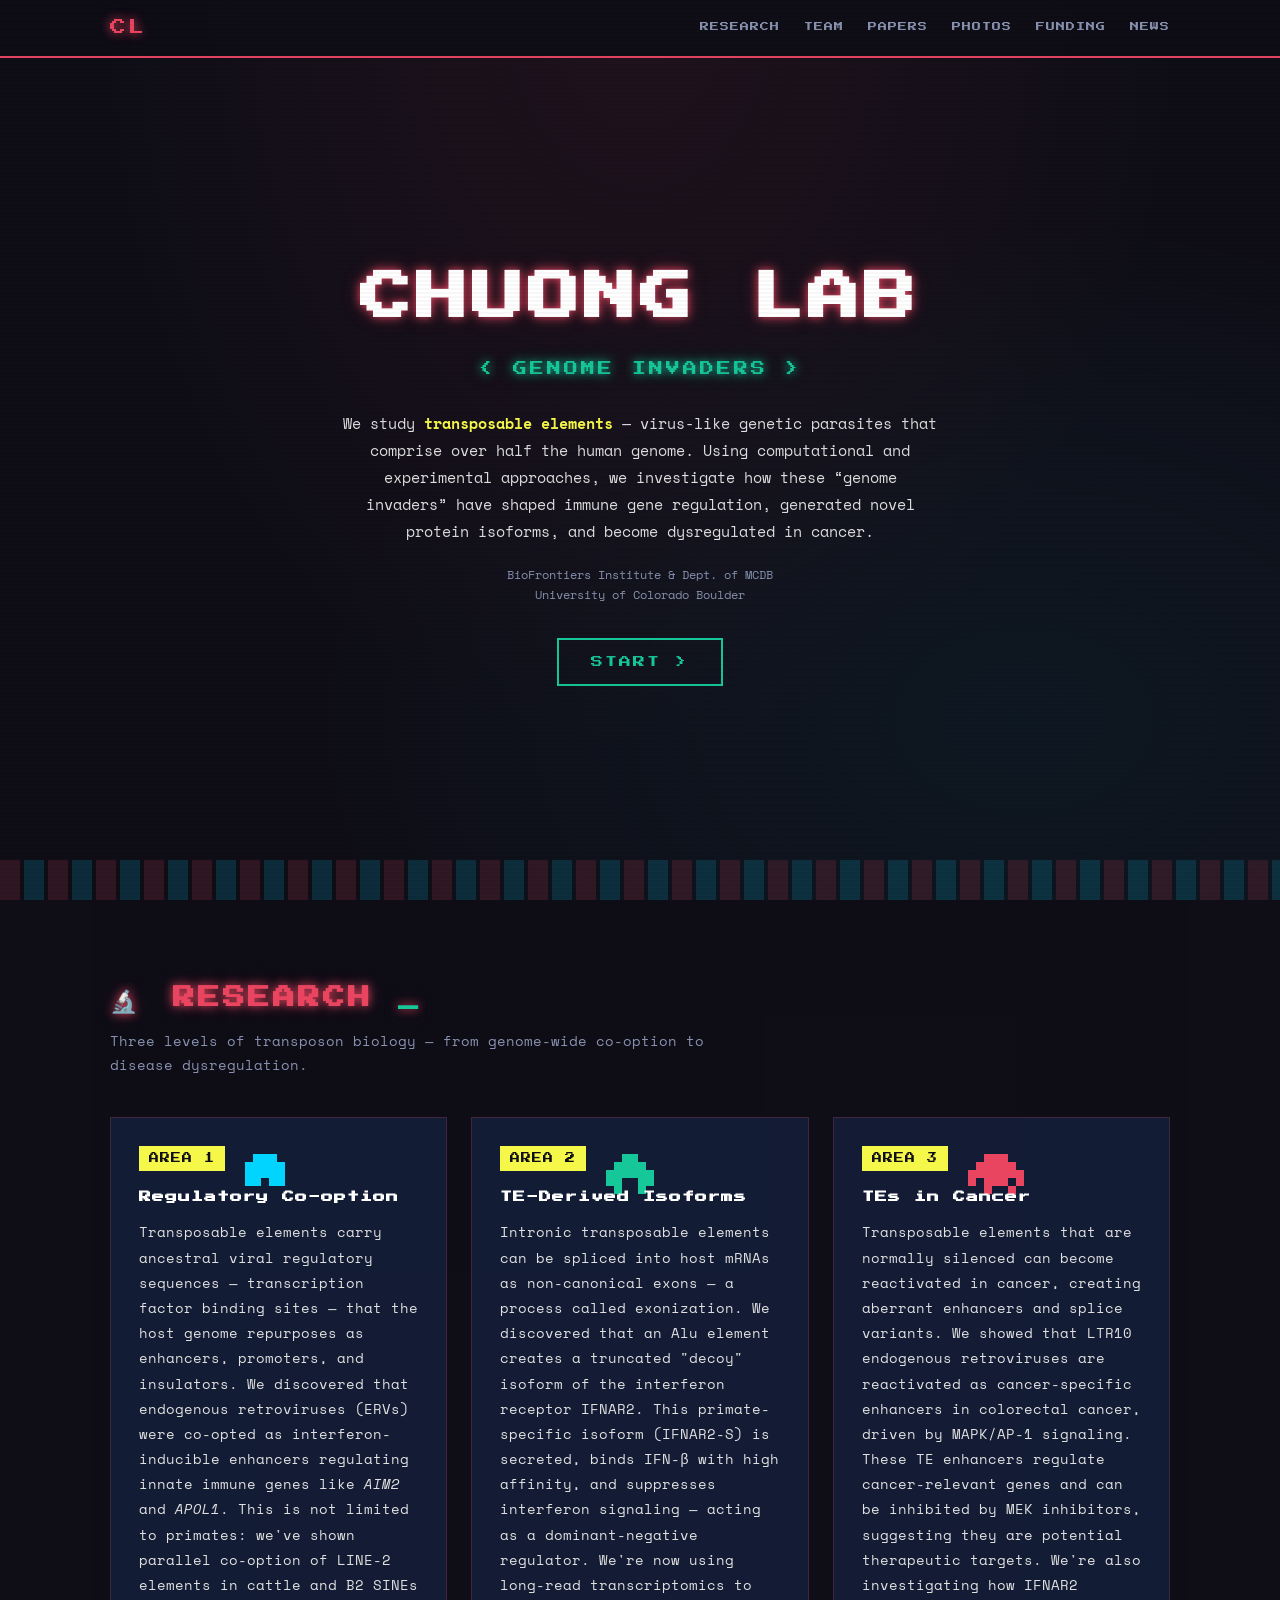
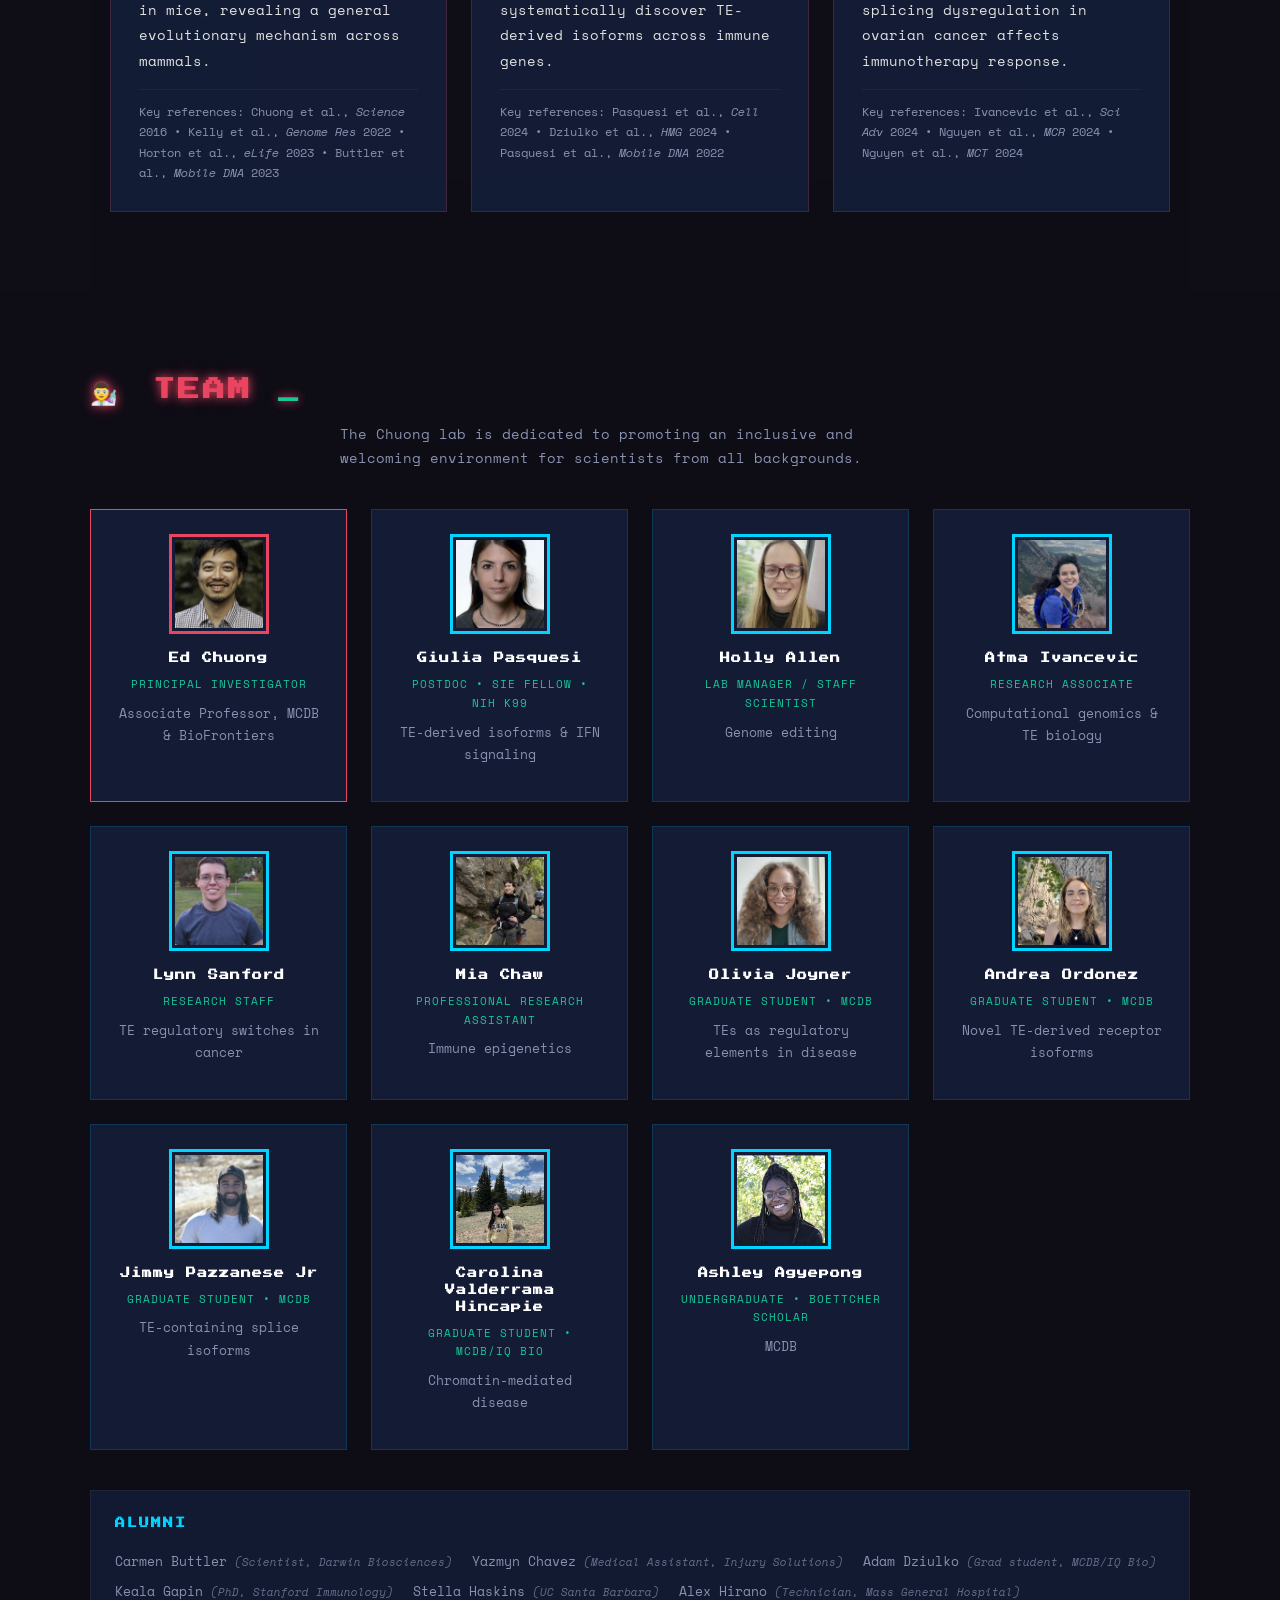
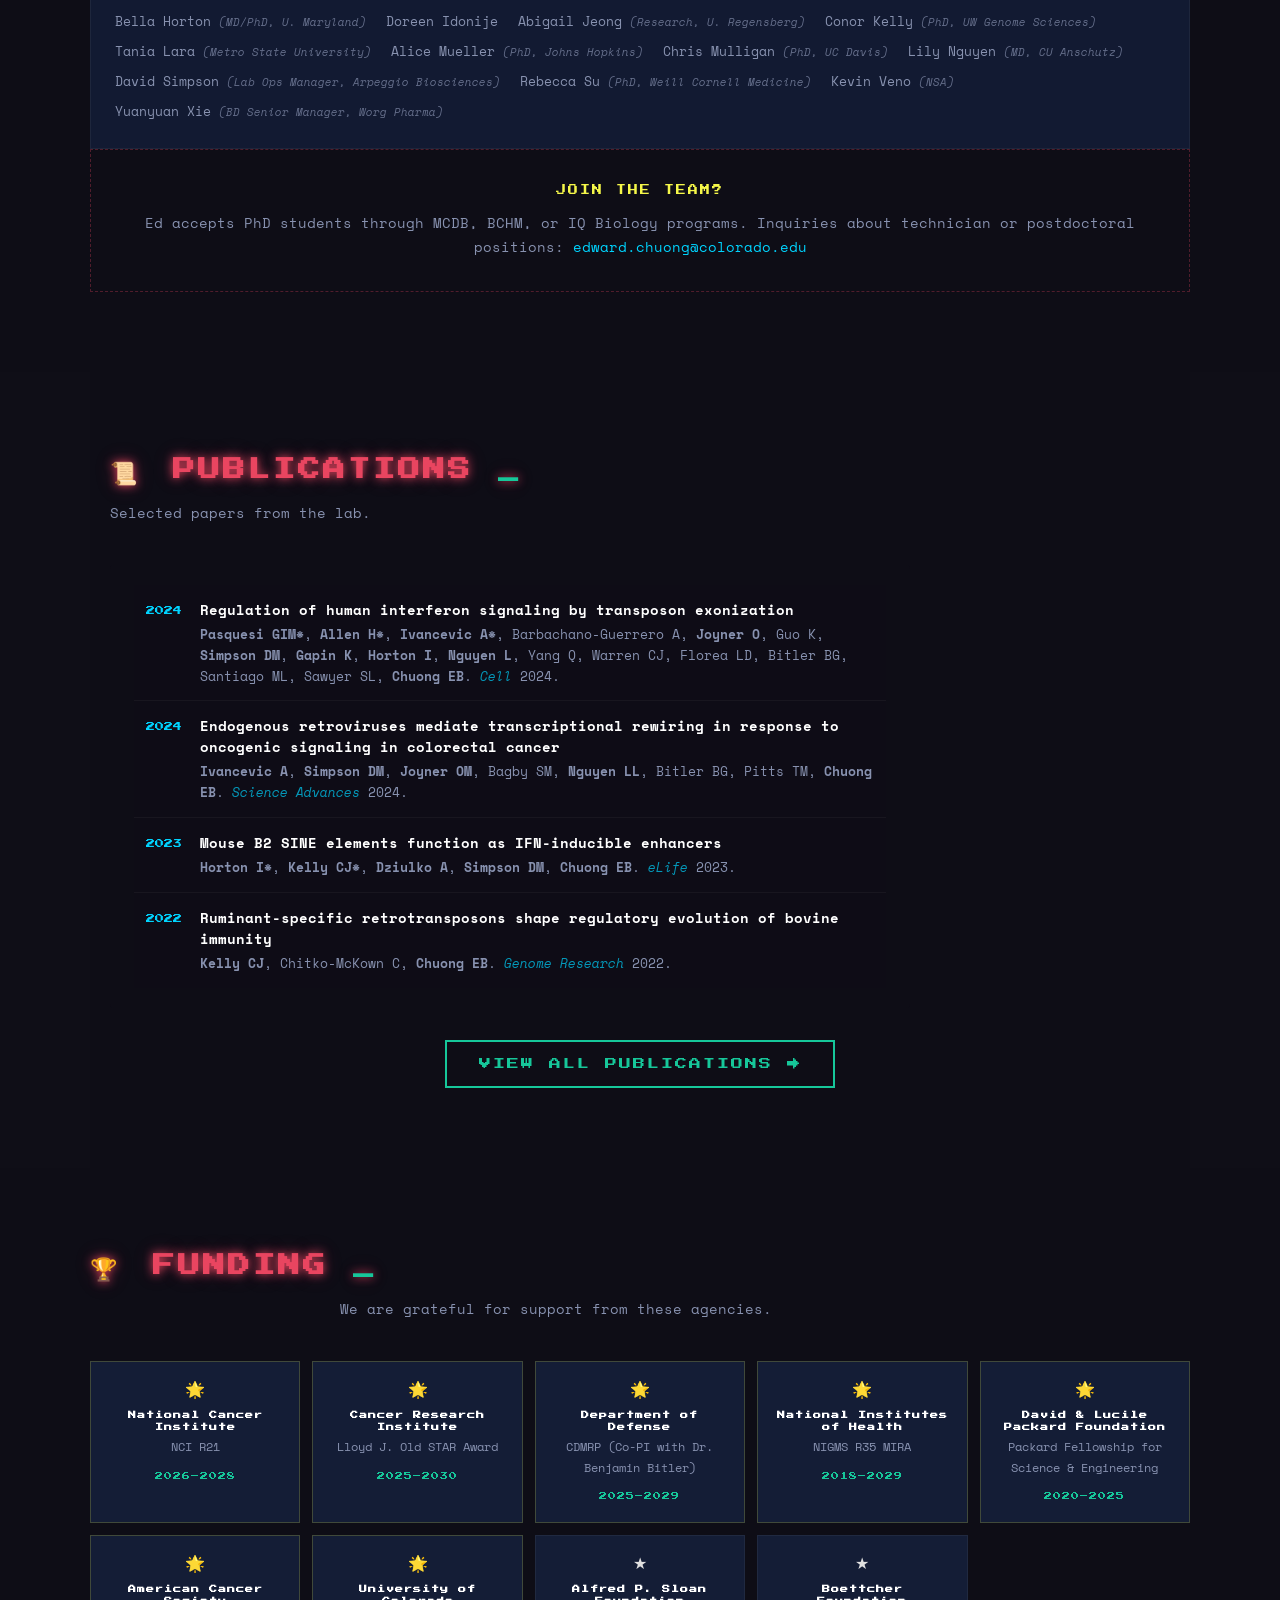
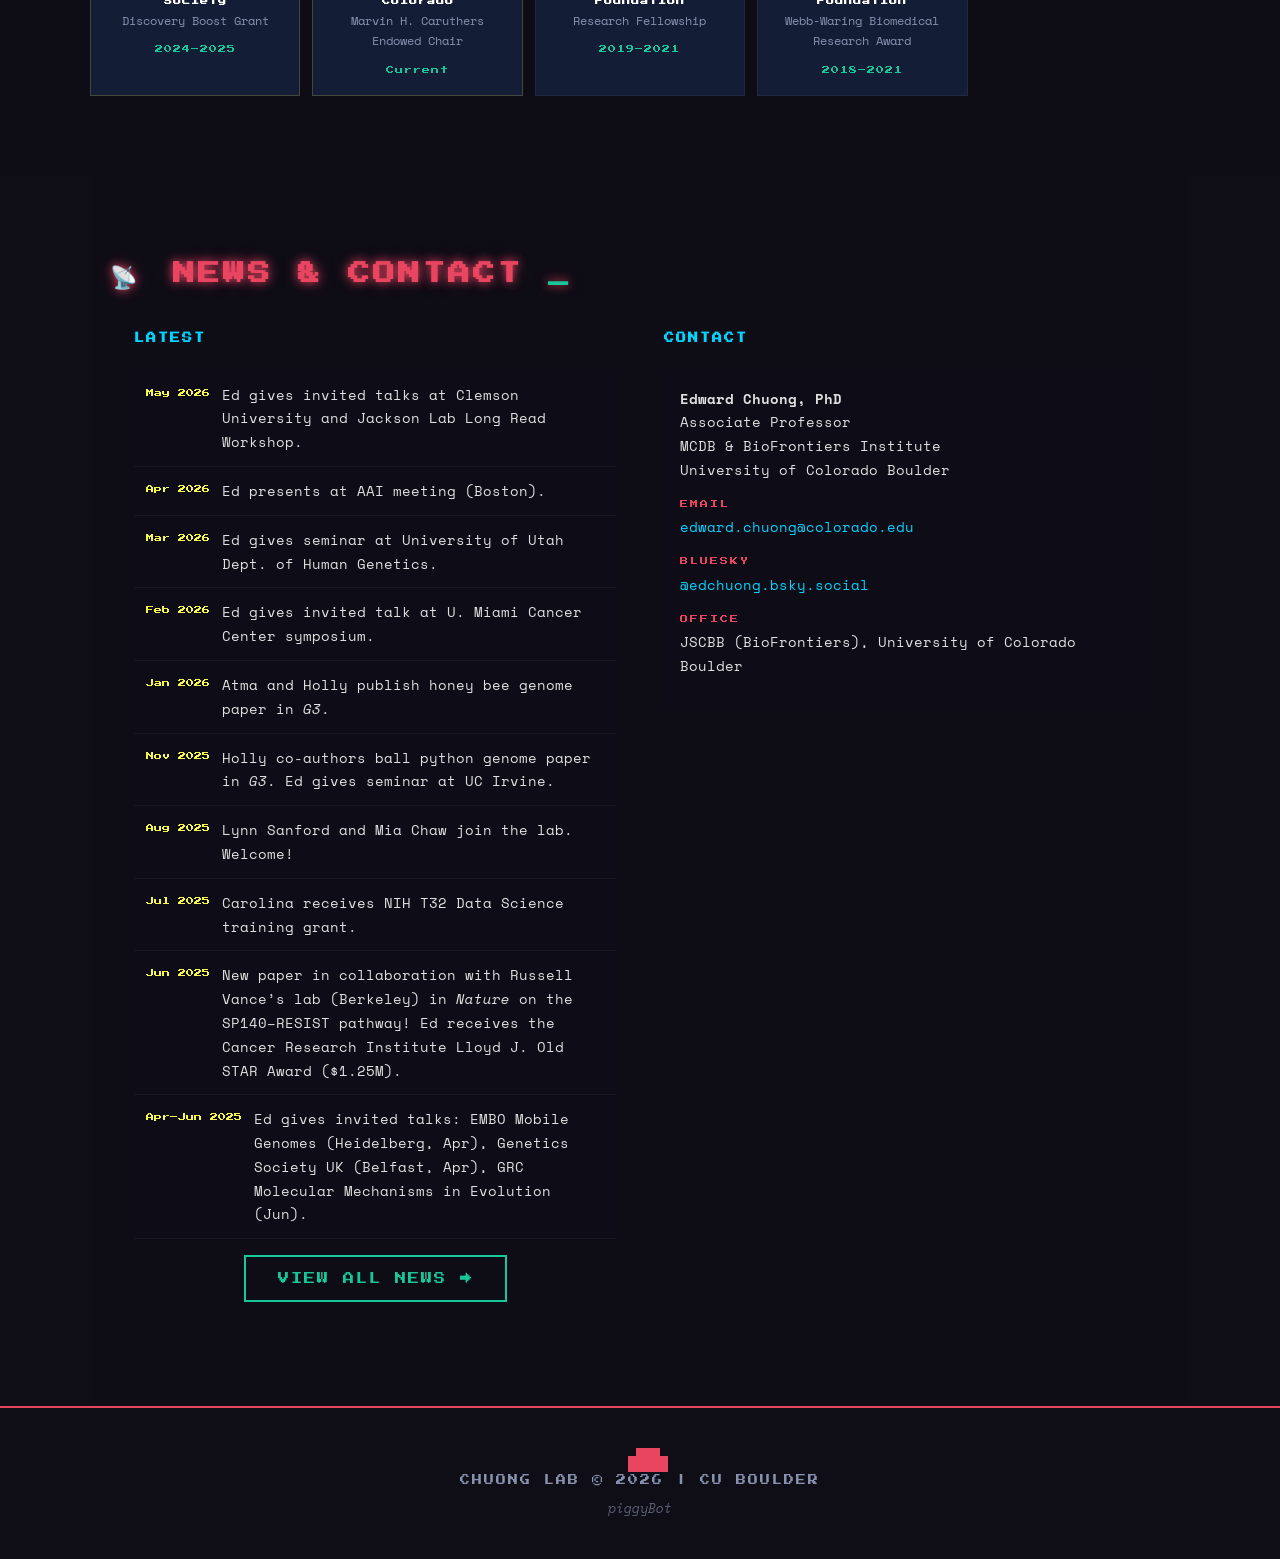
==== commit 49c4e183: "Boost card opacity, add NCI R21, fix news sort, pretext on all pages - Card/panel backgrounds bumped" ====
--- a/labwebsite/index.html
+++ b/labwebsite/index.html
@@ -303,6 +303,13 @@
     <div class="funding-grid">
         <div class="funding-card active-grant">
             <div class="trophy">&#x1F31F;</div>
+            <h3>National Cancer Institute</h3>
+            <p>NCI R21</p>
+            <span class="funding-years">2026&ndash;2028</span>
+        </div>
+
+        <div class="funding-card active-grant">
+            <div class="trophy">&#x1F31F;</div>
             <h3>Cancer Research Institute</h3>
             <p>Lloyd J. Old STAR Award</p>
             <span class="funding-years">2025&ndash;2030</span>
@@ -318,7 +325,7 @@
         <div class="funding-card active-grant">
             <div class="trophy">&#x1F31F;</div>
             <h3>National Institutes of Health</h3>
-            <p>R35 MIRA Outstanding Investigator Award</p>
+            <p>NIGMS R35 MIRA</p>
             <span class="funding-years">2018&ndash;2029</span>
         </div>
 
@@ -370,44 +377,44 @@
         <div class="news-col">
             <h3 class="pixel-font small">LATEST</h3>
             <div class="news-item">
+                <span class="news-date">May 2026</span>
+                <p>Ed gives invited talks at Clemson University and Jackson Lab Long Read Workshop.</p>
+            </div>
+            <div class="news-item">
+                <span class="news-date">Apr 2026</span>
+                <p>Ed presents at AAI meeting (Boston).</p>
+            </div>
+            <div class="news-item">
+                <span class="news-date">Mar 2026</span>
+                <p>Ed gives seminar at University of Utah Dept. of Human Genetics.</p>
+            </div>
+            <div class="news-item">
+                <span class="news-date">Feb 2026</span>
+                <p>Ed gives invited talk at U. Miami Cancer Center symposium.</p>
+            </div>
+            <div class="news-item">
+                <span class="news-date">Jan 2026</span>
+                <p>Atma and Holly publish honey bee genome paper in <em>G3</em>.</p>
+            </div>
+            <div class="news-item">
+                <span class="news-date">Nov 2025</span>
+                <p>Holly co-authors ball python genome paper in <em>G3</em>. Ed gives seminar at UC Irvine.</p>
+            </div>
+            <div class="news-item">
+                <span class="news-date">Aug 2025</span>
+                <p>Lynn Sanford and Mia Chaw join the lab. Welcome!</p>
+            </div>
+            <div class="news-item">
                 <span class="news-date">Jul 2025</span>
                 <p>Carolina receives NIH T32 Data Science training grant.</p>
             </div>
             <div class="news-item">
-                <span class="news-date">May 2026</span>
-                <p>Ed gives invited talks at Clemson University and Jackson Lab Long Read Workshop.</p>
-            </div>
-            <div class="news-item">
-                <span class="news-date">Apr 2026</span>
-                <p>Ed presents at AAI meeting (Boston).</p>
-            </div>
-            <div class="news-item">
-                <span class="news-date">Mar 2026</span>
-                <p>Ed gives seminar at University of Utah Dept. of Human Genetics.</p>
-            </div>
-            <div class="news-item">
-                <span class="news-date">Feb 2026</span>
-                <p>Ed gives invited talk at U. Miami Cancer Center symposium.</p>
-            </div>
-            <div class="news-item">
-                <span class="news-date">Jan 2026</span>
-                <p>Atma and Holly publish honey bee genome paper in <em>G3</em>.</p>
-            </div>
-            <div class="news-item">
-                <span class="news-date">Nov 2025</span>
-                <p>Holly co-authors ball python genome paper in <em>G3</em>. Ed gives seminar at UC Irvine.</p>
+                <span class="news-date">Jun 2025</span>
+                <p>New paper in collaboration with Russell Vance&rsquo;s lab (Berkeley) in <em>Nature</em> on the SP140&ndash;RESIST pathway! Ed receives the Cancer Research Institute Lloyd J. Old STAR Award ($1.25M).</p>
             </div>
             <div class="news-item">
                 <span class="news-date">Apr&ndash;Jun 2025</span>
                 <p>Ed gives invited talks: EMBO Mobile Genomes (Heidelberg, Apr), Genetics Society UK (Belfast, Apr), GRC Molecular Mechanisms in Evolution (Jun).</p>
-            </div>
-            <div class="news-item">
-                <span class="news-date">Aug 2025</span>
-                <p>Lynn Sanford and Mia Chaw join the lab. Welcome!</p>
-            </div>
-            <div class="news-item">
-                <span class="news-date">Jun 2025</span>
-                <p>New paper in collaboration with Russell Vance&rsquo;s lab (Berkeley) in <em>Nature</em> on the SP140&ndash;RESIST pathway! Ed receives the Cancer Research Institute Lloyd J. Old STAR Award ($1.25M).</p>
             </div>
             <div style="text-align: center; margin-top: 16px;">
                 <a href="news.html" class="btn btn-primary" style="font-size: 0.7rem;">View all news &rarr;</a>
--- a/labwebsite/css/style.css
+++ b/labwebsite/css/style.css
@@ -325,12 +325,12 @@
     padding: 80px 20px;
     max-width: 1100px;
     margin: 0 auto;
-    background: rgba(15, 14, 23, 0.70);
+    background: rgba(15, 14, 23, 0.85);
 }
 
 .section-alt {
     max-width: none;
-    background: rgba(15, 14, 23, 0.70);
+    background: rgba(15, 14, 23, 0.85);
 }
 
 .section-alt > * {
@@ -543,7 +543,7 @@
 }
 
 .team-card {
-    background: rgba(22, 33, 62, 0.6);
+    background: rgba(22, 33, 62, 0.78);
     border: 1px solid rgba(0, 212, 255, 0.15);
     padding: 24px;
     text-align: center;
@@ -659,7 +659,7 @@
     margin-top: 40px;
     padding: 24px;
     border: 1px solid rgba(255,255,255,0.05);
-    background: rgba(22, 33, 62, 0.5);
+    background: rgba(22, 33, 62, 0.72);
 }
 
 .alumni-list {
@@ -682,7 +682,7 @@
 /* --- Publications --- */
 .pub-list {
     max-width: 800px;
-    background: rgba(15, 14, 23, 0.75);
+    background: rgba(15, 14, 23, 0.88);
     padding: 20px 24px;
     border-radius: 4px;
 }
@@ -797,7 +797,7 @@
 }
 
 .funding-card {
-    background: rgba(22, 33, 62, 0.7);
+    background: rgba(22, 33, 62, 0.83);
     border: 1px solid rgba(255,255,255,0.05);
     padding: 14px 16px;
     text-align: center;
@@ -854,7 +854,7 @@
     display: grid;
     grid-template-columns: 1fr 1fr;
     gap: 48px;
-    background: rgba(15, 14, 23, 0.75);
+    background: rgba(15, 14, 23, 0.88);
     padding: 24px;
     border-radius: 4px;
 }
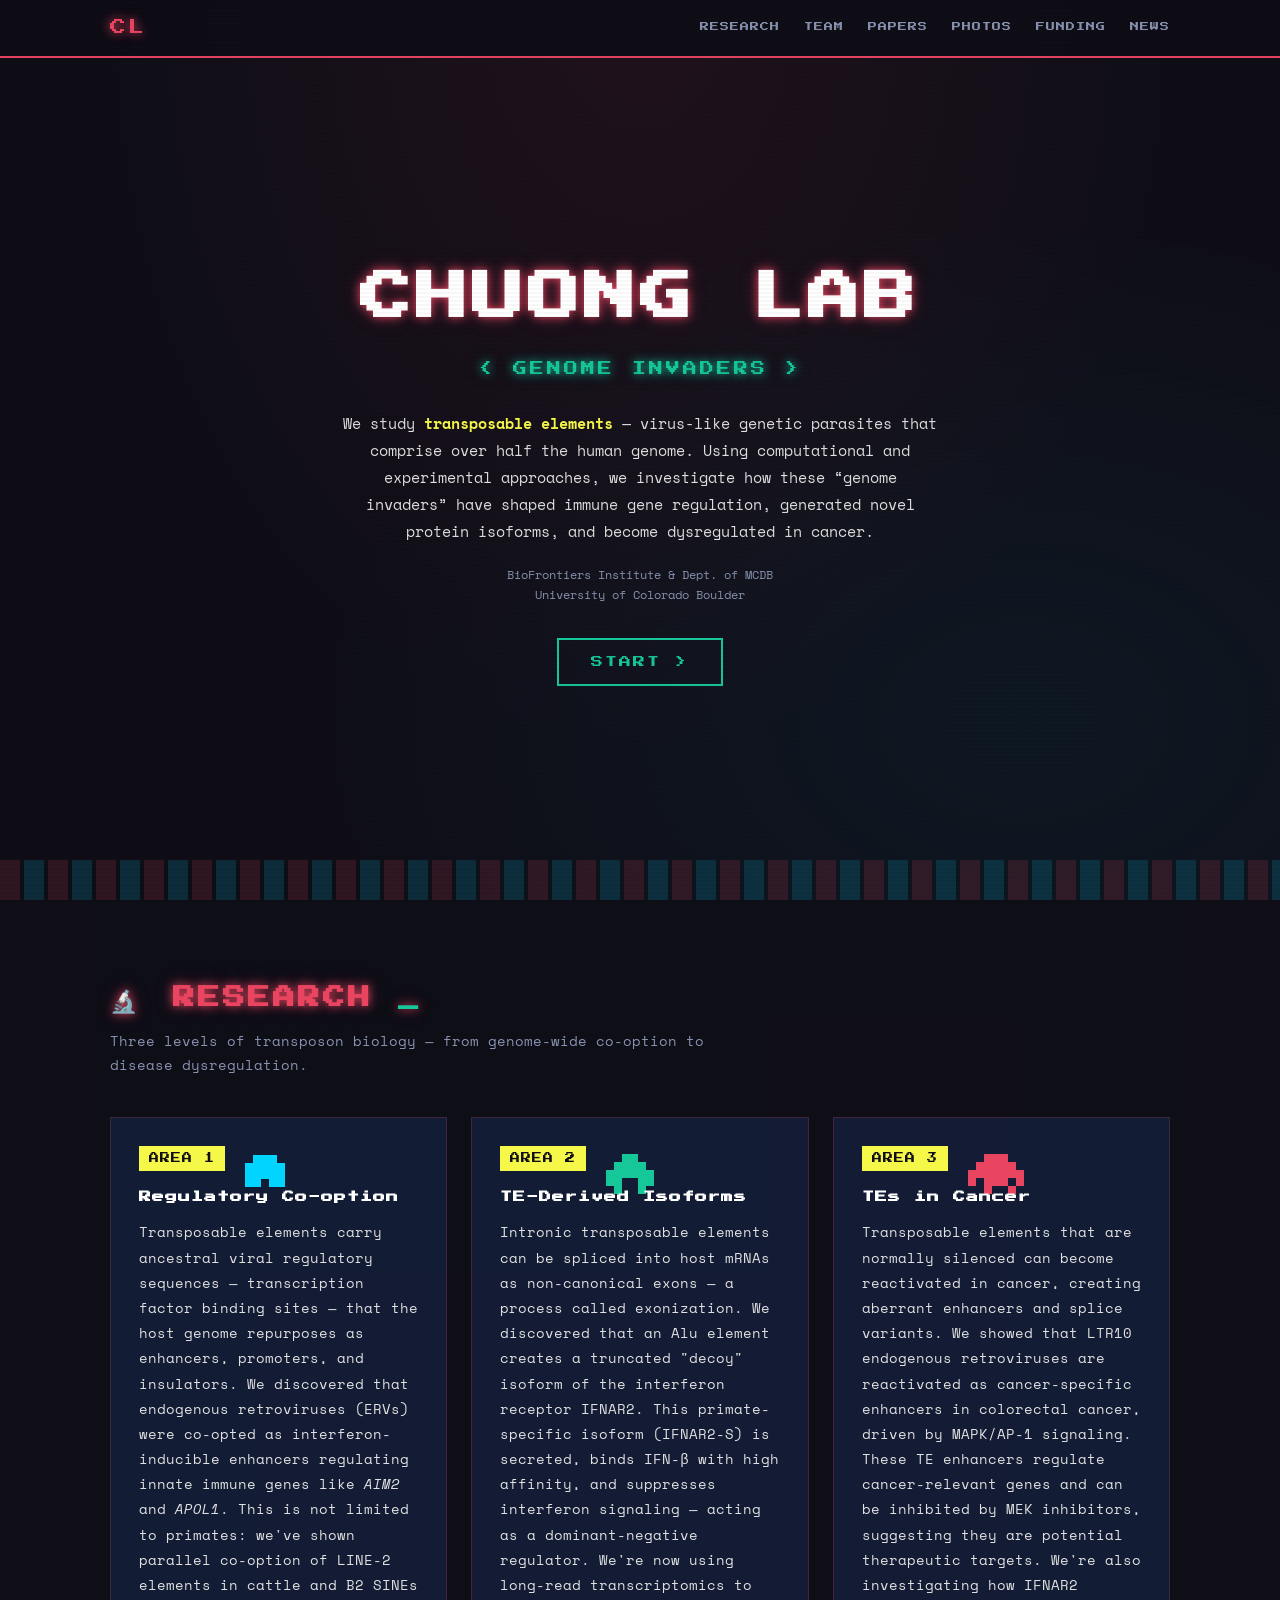
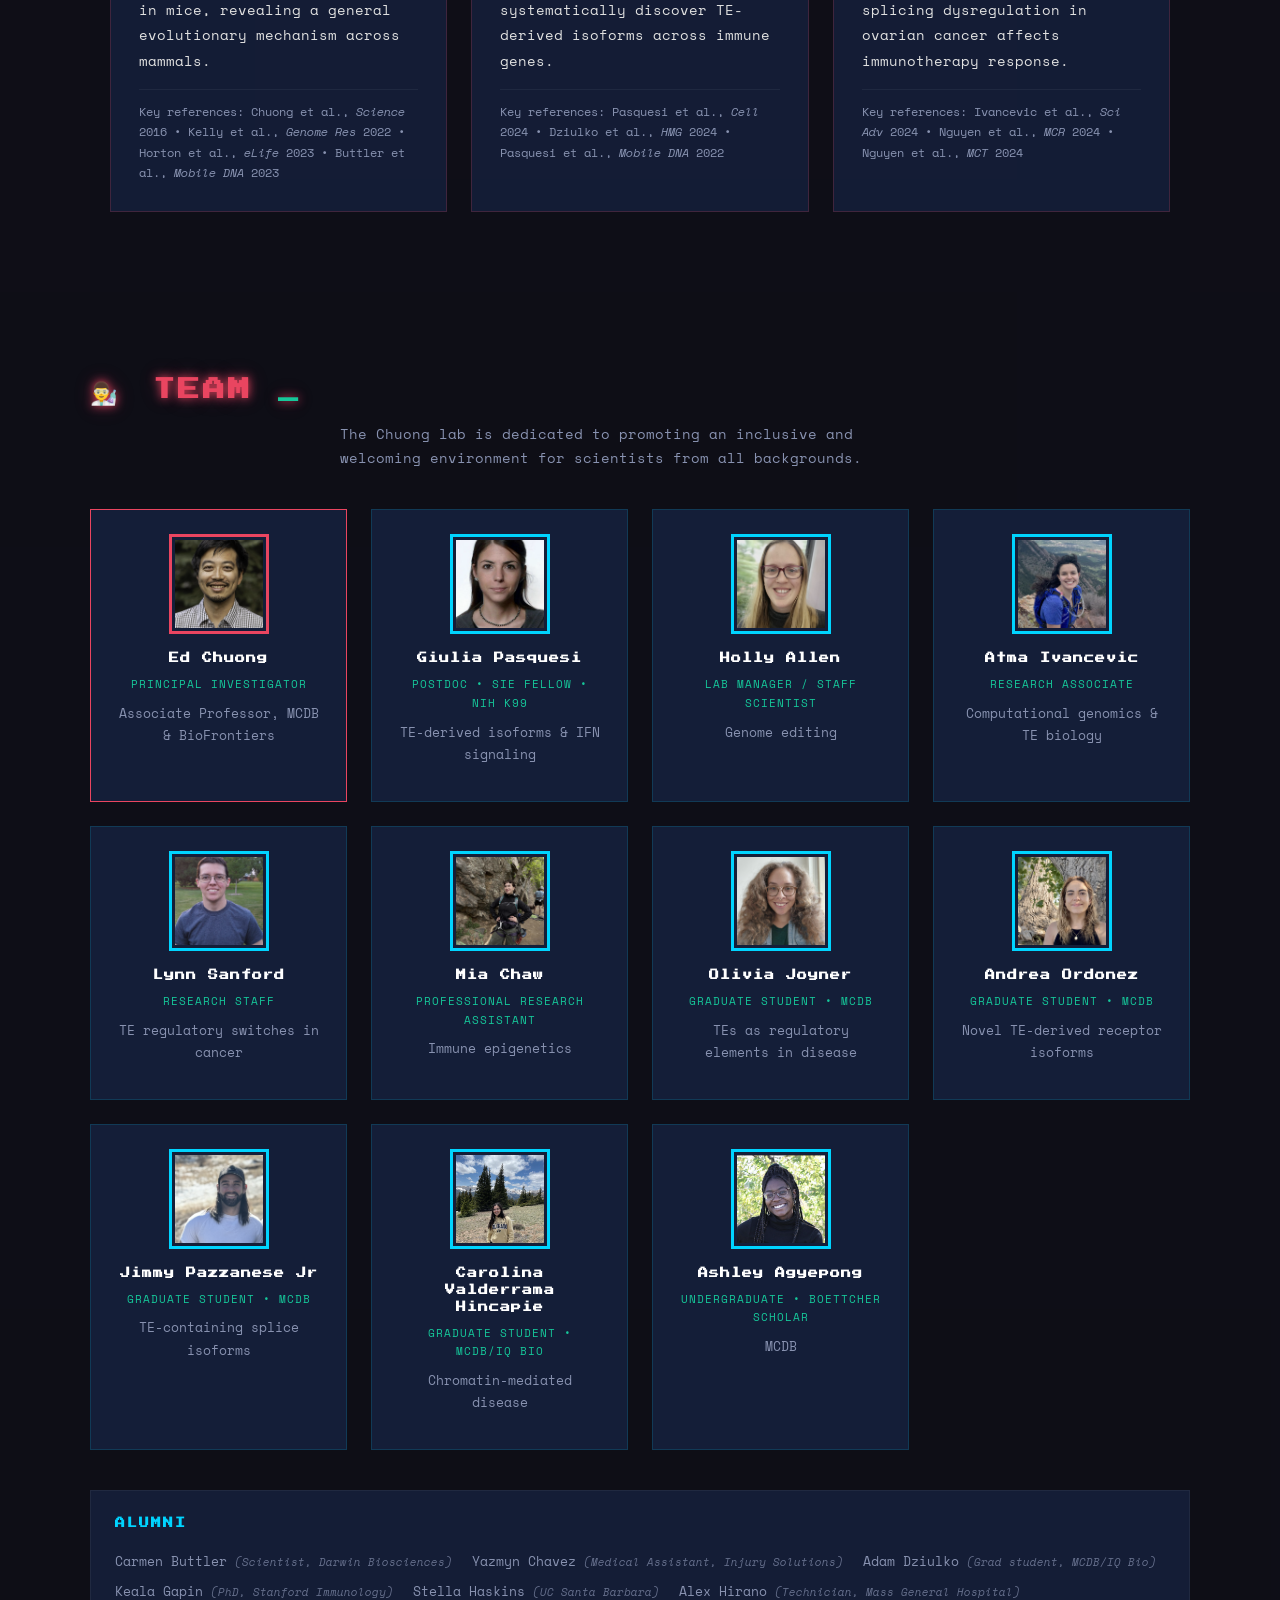
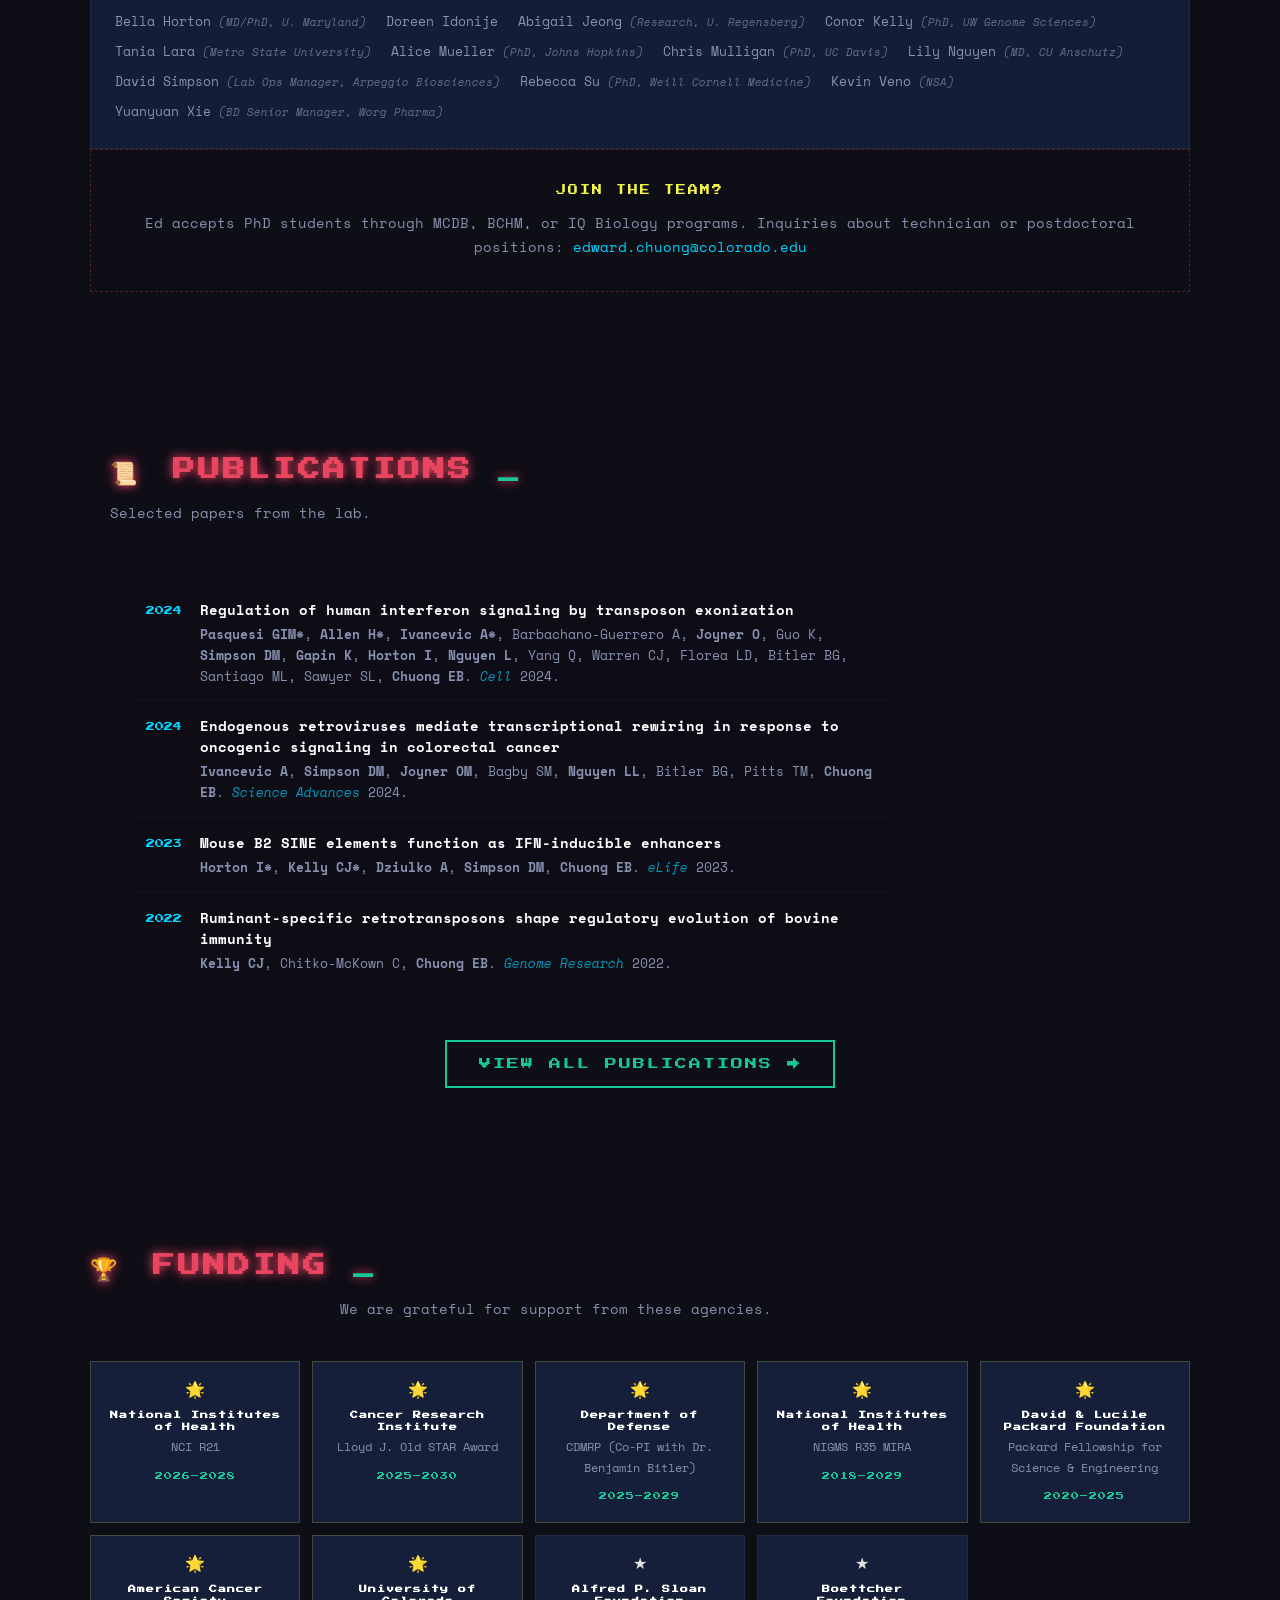
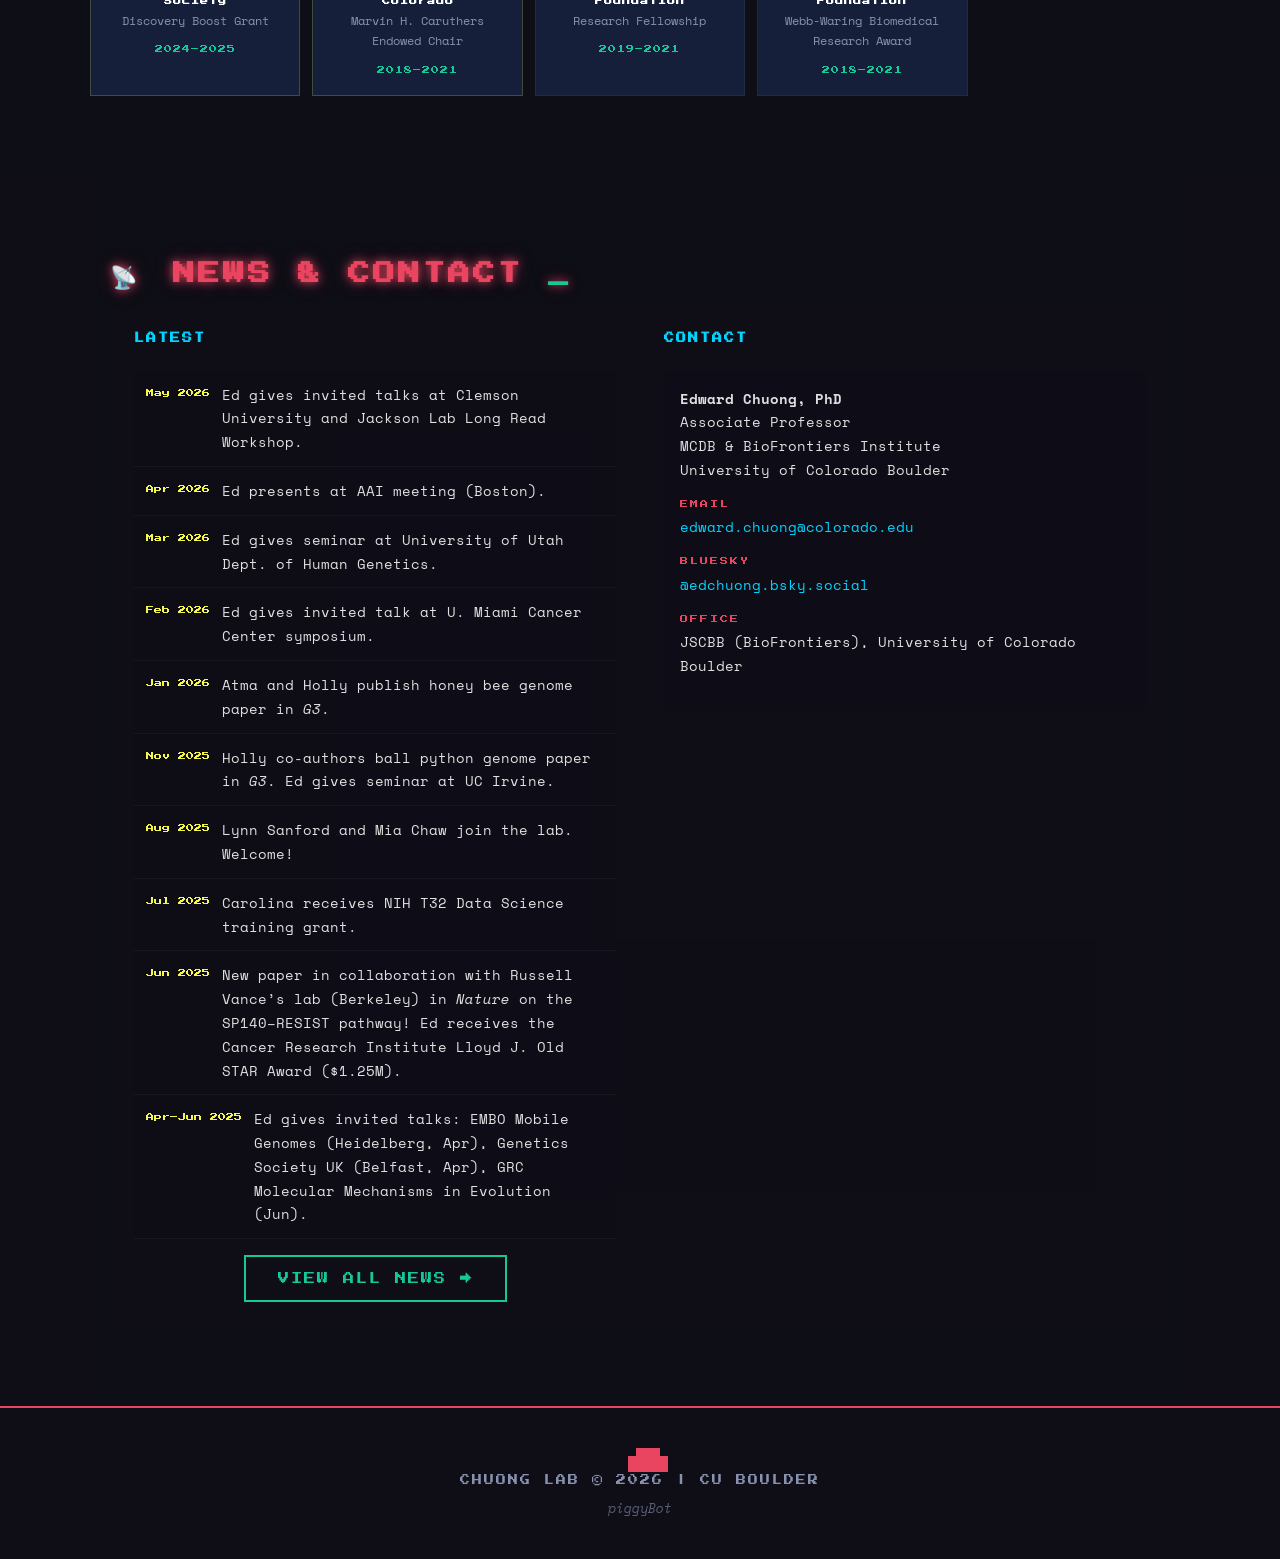
==== commit cc6dfbec: "NCI R21 under NIH header, bump panel opacity +8-10%, Caruthers 2018-2021 Co-Authored-By: Claude Opus" ====
--- a/labwebsite/index.html
+++ b/labwebsite/index.html
@@ -303,7 +303,7 @@
     <div class="funding-grid">
         <div class="funding-card active-grant">
             <div class="trophy">&#x1F31F;</div>
-            <h3>National Cancer Institute</h3>
+            <h3>National Institutes of Health</h3>
             <p>NCI R21</p>
             <span class="funding-years">2026&ndash;2028</span>
         </div>
@@ -347,7 +347,7 @@
             <div class="trophy">&#x1F31F;</div>
             <h3>University of Colorado</h3>
             <p>Marvin H. Caruthers Endowed Chair</p>
-            <span class="funding-years">Current</span>
+            <span class="funding-years">2018&ndash;2021</span>
         </div>
 
         <div class="funding-card past-grant">
--- a/labwebsite/css/style.css
+++ b/labwebsite/css/style.css
@@ -325,12 +325,12 @@
     padding: 80px 20px;
     max-width: 1100px;
     margin: 0 auto;
-    background: rgba(15, 14, 23, 0.85);
+    background: rgba(15, 14, 23, 0.93);
 }
 
 .section-alt {
     max-width: none;
-    background: rgba(15, 14, 23, 0.85);
+    background: rgba(15, 14, 23, 0.93);
 }
 
 .section-alt > * {
@@ -543,7 +543,7 @@
 }
 
 .team-card {
-    background: rgba(22, 33, 62, 0.78);
+    background: rgba(22, 33, 62, 0.88);
     border: 1px solid rgba(0, 212, 255, 0.15);
     padding: 24px;
     text-align: center;
@@ -659,7 +659,7 @@
     margin-top: 40px;
     padding: 24px;
     border: 1px solid rgba(255,255,255,0.05);
-    background: rgba(22, 33, 62, 0.72);
+    background: rgba(22, 33, 62, 0.82);
 }
 
 .alumni-list {
@@ -682,7 +682,7 @@
 /* --- Publications --- */
 .pub-list {
     max-width: 800px;
-    background: rgba(15, 14, 23, 0.88);
+    background: rgba(15, 14, 23, 0.95);
     padding: 20px 24px;
     border-radius: 4px;
 }
@@ -797,7 +797,7 @@
 }
 
 .funding-card {
-    background: rgba(22, 33, 62, 0.83);
+    background: rgba(22, 33, 62, 0.91);
     border: 1px solid rgba(255,255,255,0.05);
     padding: 14px 16px;
     text-align: center;
@@ -854,7 +854,7 @@
     display: grid;
     grid-template-columns: 1fr 1fr;
     gap: 48px;
-    background: rgba(15, 14, 23, 0.88);
+    background: rgba(15, 14, 23, 0.95);
     padding: 24px;
     border-radius: 4px;
 }
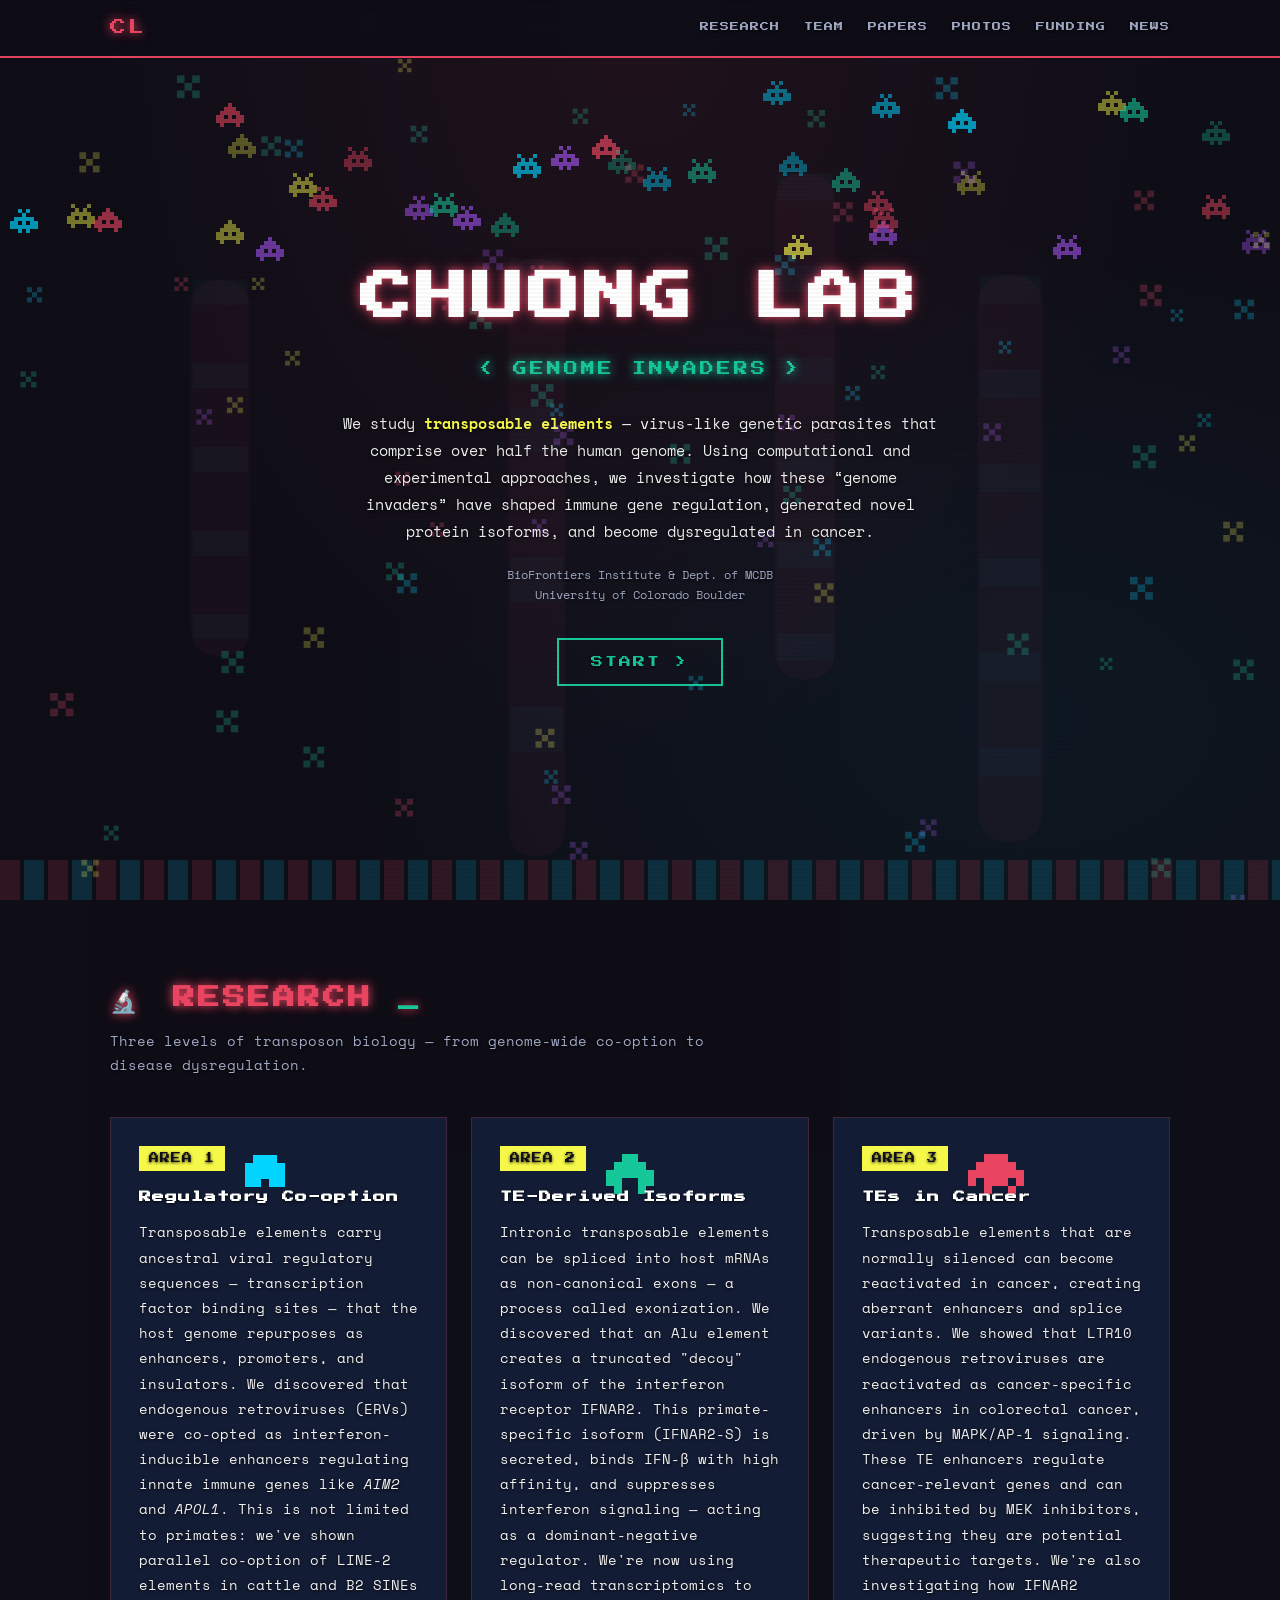
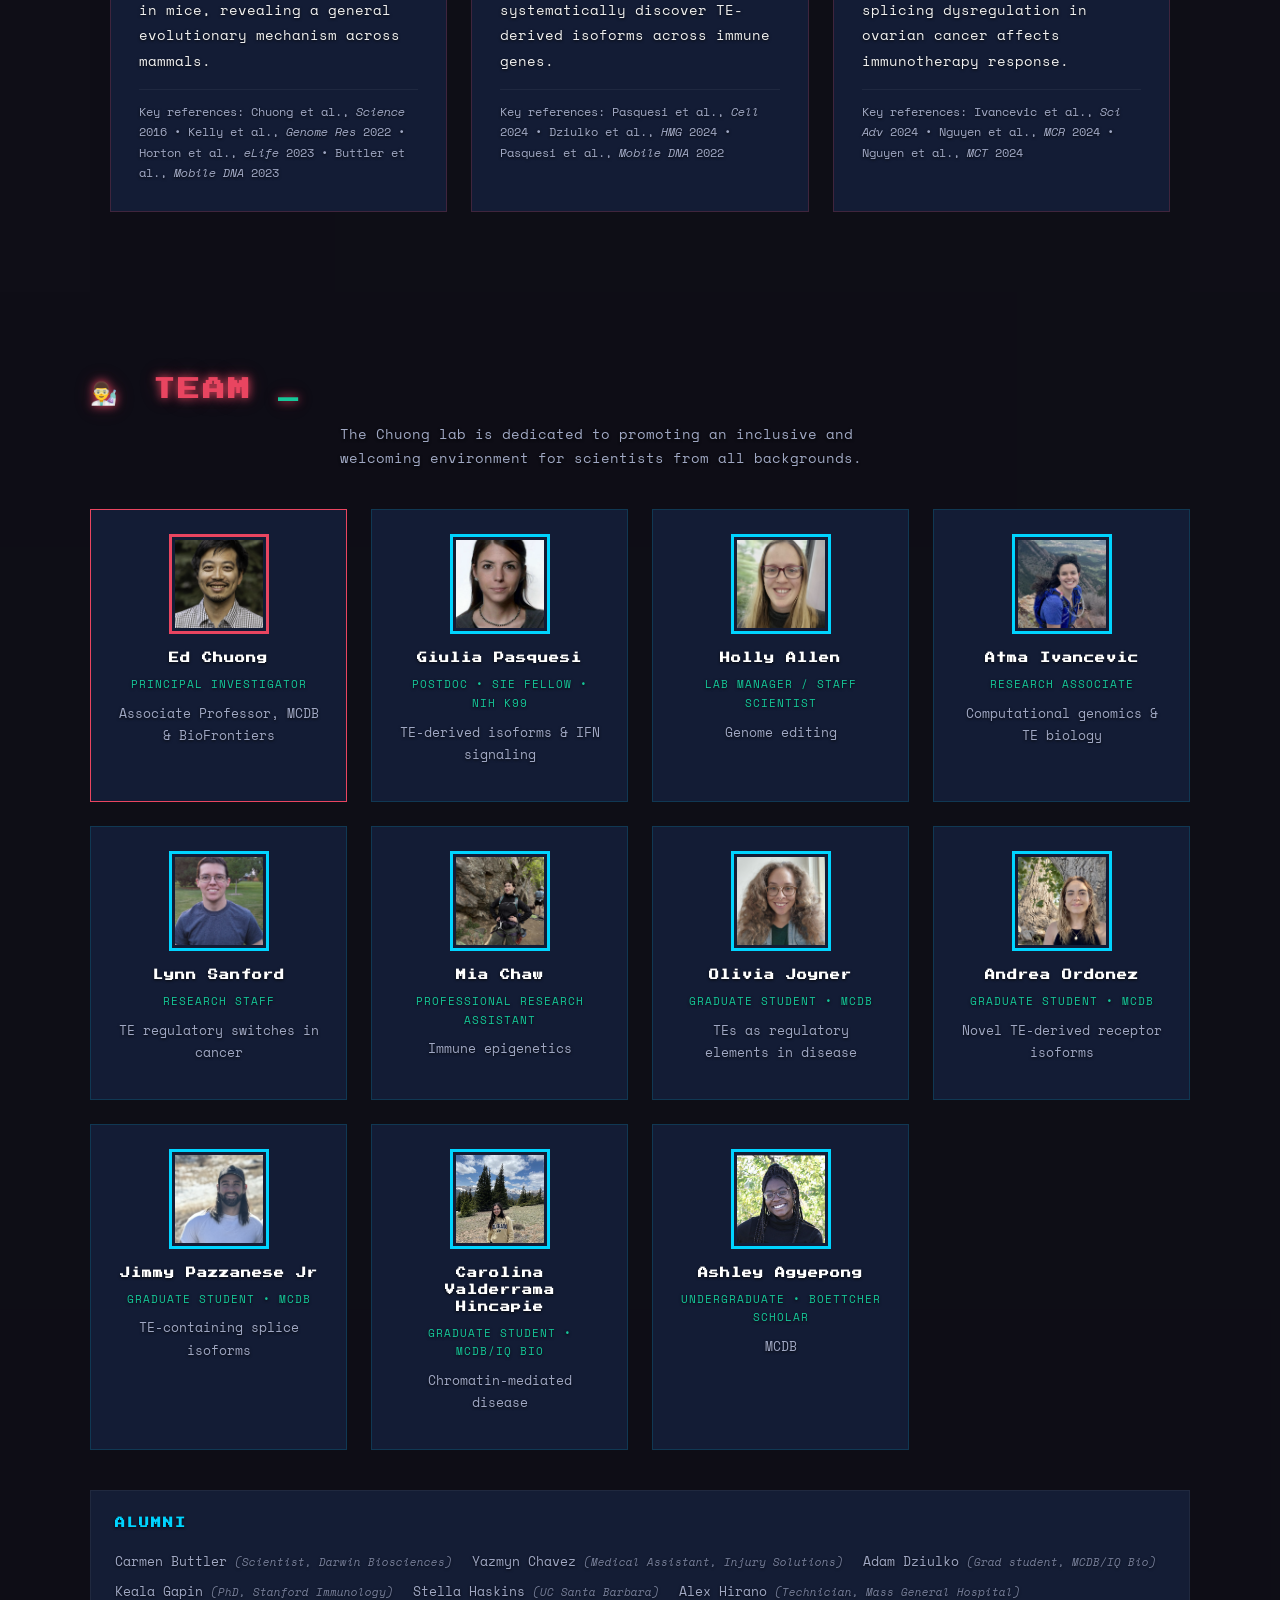
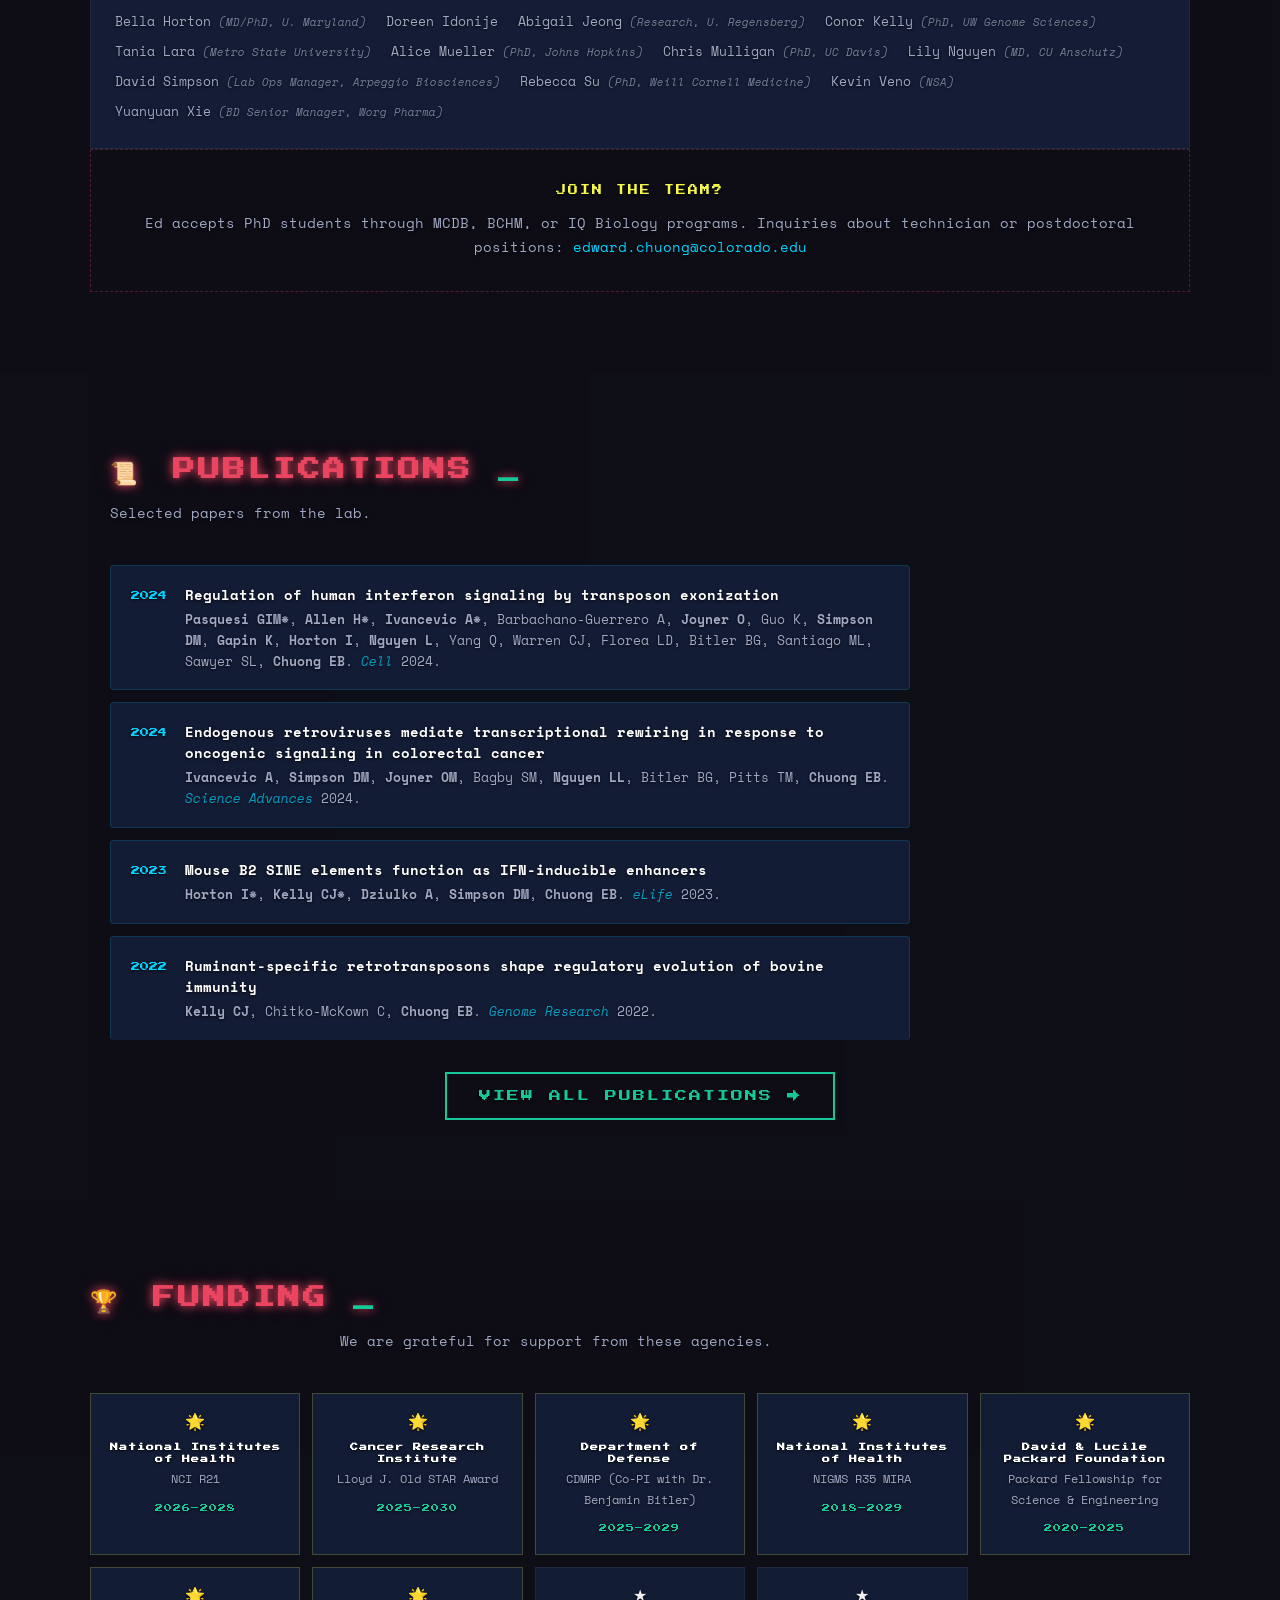
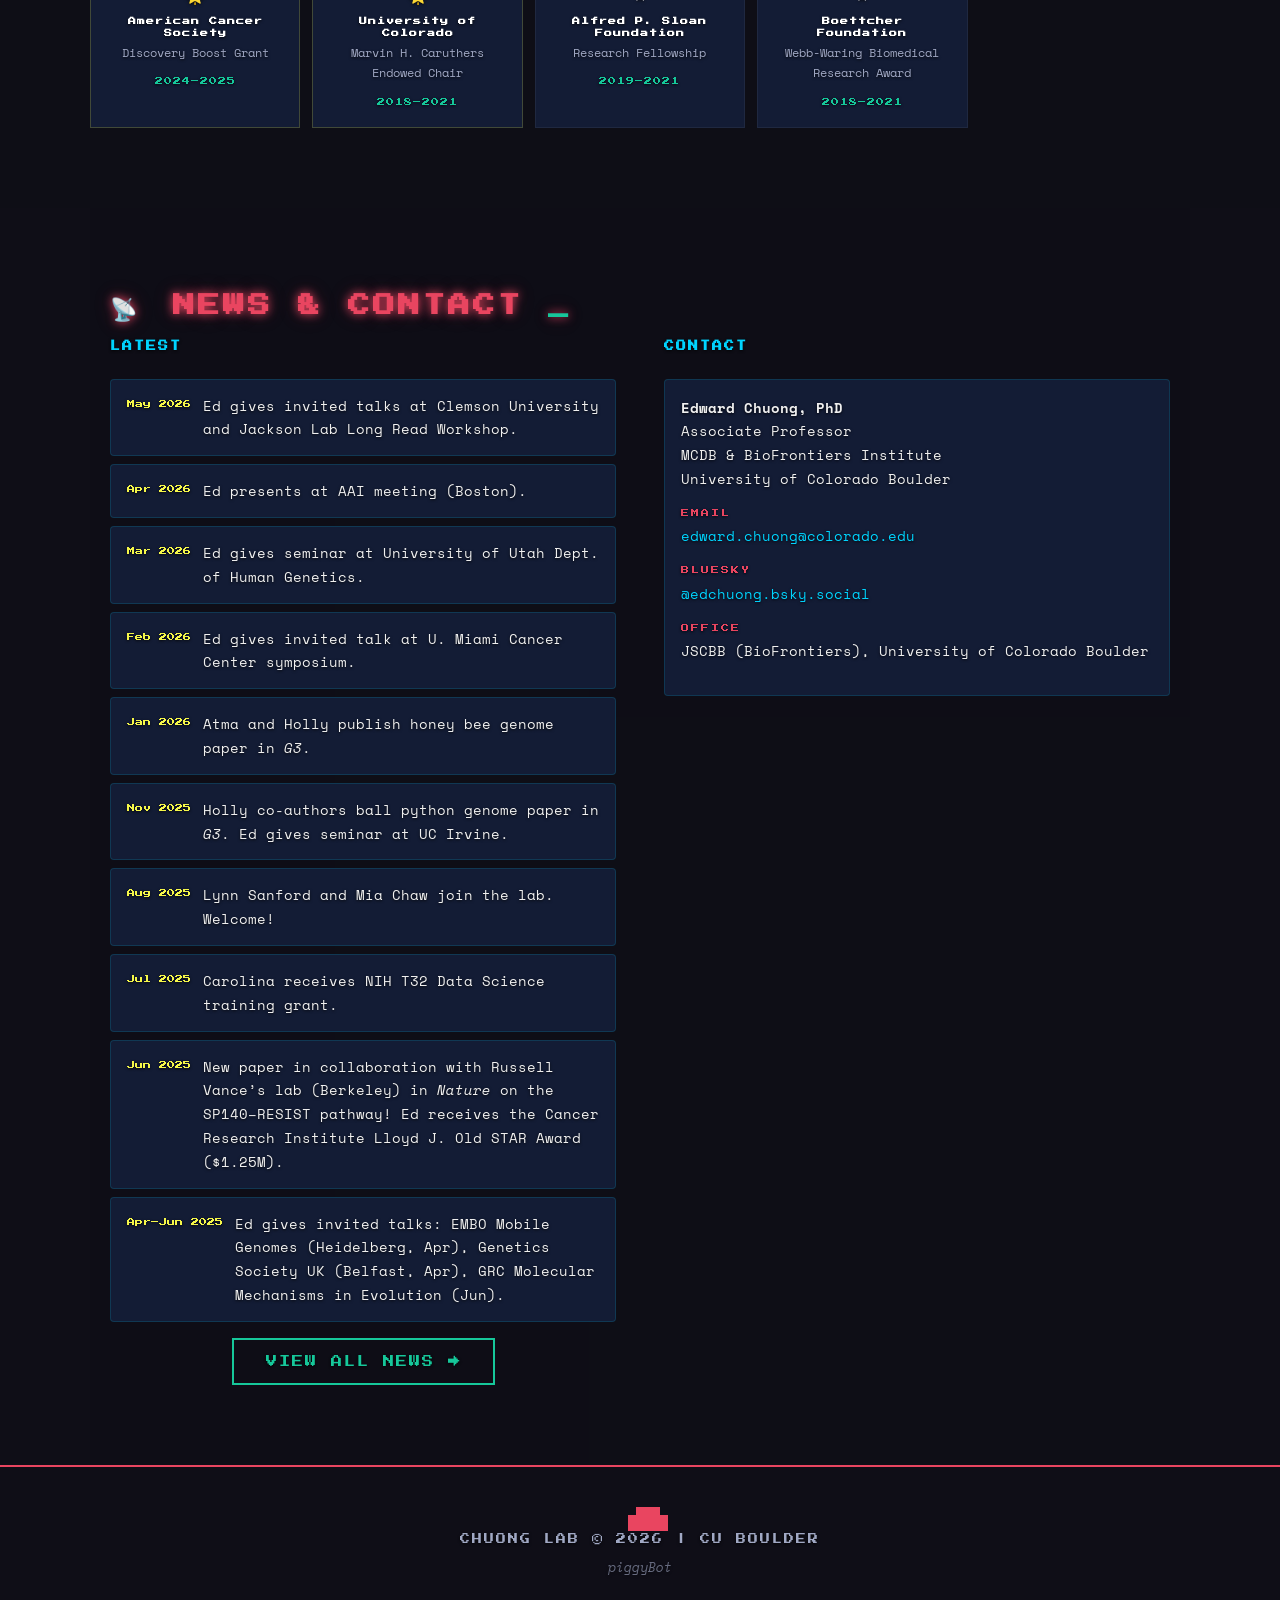
==== commit 3dcd2dd6: "Remove pretext dependency — use direct canvas fillText for TE labels pretext (5 files, ~92KB) was ca" ====
--- a/labwebsite/index.html
+++ b/labwebsite/index.html
@@ -455,13 +455,6 @@
     </div>
 </footer>
 
-<script type="importmap">
-{
-    "imports": {
-        "@chenglou/pretext": "./js/vendor/layout.js"
-    }
-}
-</script>
 <script type="module" src="js/main.js"></script>
 </body>
 </html>
--- a/labwebsite/css/style.css
+++ b/labwebsite/css/style.css
@@ -19,8 +19,8 @@
     --neon-yellow: #f5f749;
     --neon-green: #16c79a;
     --neon-purple: #a855f7;
-    --text-primary: #e0e0e0;
-    --text-muted: #8892b0;
+    --text-primary: #f0f0f0;
+    --text-muted: #a0a8c4;
     --text-bright: #ffffff;
     --pixel-border: #e94560;
     --glow-pink: 0 0 10px #e94560, 0 0 20px #e9456044;
@@ -41,7 +41,9 @@
     color: var(--text-primary);
     line-height: 1.7;
     font-size: 15px;
+    font-weight: 500;
     overflow-x: hidden;
+    text-shadow: 0 1px 3px rgba(0, 0, 0, 0.8);
 }
 
 a {
@@ -79,7 +81,7 @@
     left: 0;
     right: 0;
     z-index: 1000;
-    background: rgba(15, 14, 23, 0.95);
+    background: rgba(15, 14, 23, 0.97);
     border-bottom: 2px solid var(--neon-pink);
     backdrop-filter: blur(10px);
 }
@@ -325,12 +327,12 @@
     padding: 80px 20px;
     max-width: 1100px;
     margin: 0 auto;
-    background: rgba(15, 14, 23, 0.93);
+    background: rgba(15, 14, 23, 0.25);
 }
 
 .section-alt {
     max-width: none;
-    background: rgba(15, 14, 23, 0.93);
+    background: rgba(15, 14, 23, 0.25);
 }
 
 .section-alt > * {
@@ -385,7 +387,7 @@
 }
 
 .research-card {
-    background: rgba(22, 33, 62, 0.8);
+    background: rgba(22, 33, 62, 0.80);
     border: 1px solid rgba(233, 69, 96, 0.2);
     padding: 28px;
     position: relative;
@@ -543,7 +545,7 @@
 }
 
 .team-card {
-    background: rgba(22, 33, 62, 0.88);
+    background: rgba(22, 33, 62, 0.80);
     border: 1px solid rgba(0, 212, 255, 0.15);
     padding: 24px;
     text-align: center;
@@ -659,7 +661,7 @@
     margin-top: 40px;
     padding: 24px;
     border: 1px solid rgba(255,255,255,0.05);
-    background: rgba(22, 33, 62, 0.82);
+    background: rgba(22, 33, 62, 0.80);
 }
 
 .alumni-list {
@@ -682,17 +684,18 @@
 /* --- Publications --- */
 .pub-list {
     max-width: 800px;
-    background: rgba(15, 14, 23, 0.95);
-    padding: 20px 24px;
-    border-radius: 4px;
+    display: flex;
+    flex-direction: column;
+    gap: 12px;
 }
 
 .pub-item {
     display: flex;
     gap: 12px;
-    padding: 14px 12px;
-    border-bottom: 1px solid rgba(255,255,255,0.04);
-    background: rgba(15, 14, 23, 0.7);
+    padding: 18px 20px;
+    background: rgba(22, 33, 62, 0.80);
+    border: 1px solid rgba(0, 212, 255, 0.15);
+    border-radius: 4px;
     align-items: flex-start;
 }
 .pub-item:last-child {
@@ -797,7 +800,7 @@
 }
 
 .funding-card {
-    background: rgba(22, 33, 62, 0.91);
+    background: rgba(22, 33, 62, 0.80);
     border: 1px solid rgba(255,255,255,0.05);
     padding: 14px 16px;
     text-align: center;
@@ -854,9 +857,6 @@
     display: grid;
     grid-template-columns: 1fr 1fr;
     gap: 48px;
-    background: rgba(15, 14, 23, 0.95);
-    padding: 24px;
-    border-radius: 4px;
 }
 
 .news-col h3,
@@ -866,12 +866,14 @@
 }
 
 .news-item {
-    padding: 12px;
-    border-bottom: 1px solid rgba(255,255,255,0.04);
+    padding: 14px 16px;
+    margin-bottom: 8px;
     display: flex;
     gap: 12px;
     align-items: flex-start;
-    background: rgba(15, 14, 23, 0.7);
+    background: rgba(22, 33, 62, 0.80);
+    border: 1px solid rgba(0, 212, 255, 0.15);
+    border-radius: 4px;
 }
 
 .news-date {
@@ -889,7 +891,9 @@
 }
 
 .contact-info {
-    background: rgba(15, 14, 23, 0.7);
+    background: rgba(22, 33, 62, 0.80);
+    border: 1px solid rgba(0, 212, 255, 0.15);
+    border-radius: 4px;
     padding: 16px;
 }
 .contact-info p {
@@ -966,11 +970,14 @@
     mix-blend-mode: screen; /* Adds light on dark — invaders glow through without obscuring text */
 }
 
-/* Content below the blended canvas */
+/* Layering: canvas is z-index 10 as an overlay.
+   Hero stays BELOW canvas (z-index 1) so invaders show over it.
+   All other sections go ABOVE canvas (z-index 11) so text is readable
+   but the animation peeks through via their translucent backgrounds. */
 .hero { position: relative; z-index: 1; }
-section.section { position: relative; z-index: 1; }
-section.section-alt { position: relative; z-index: 1; }
-footer { position: relative; z-index: 1; }
+section.section { position: relative; z-index: 11; }
+section.section-alt { position: relative; z-index: 11; }
+footer { position: relative; z-index: 11; }
 
 /* --- Member Modal --- */
 .member-modal {
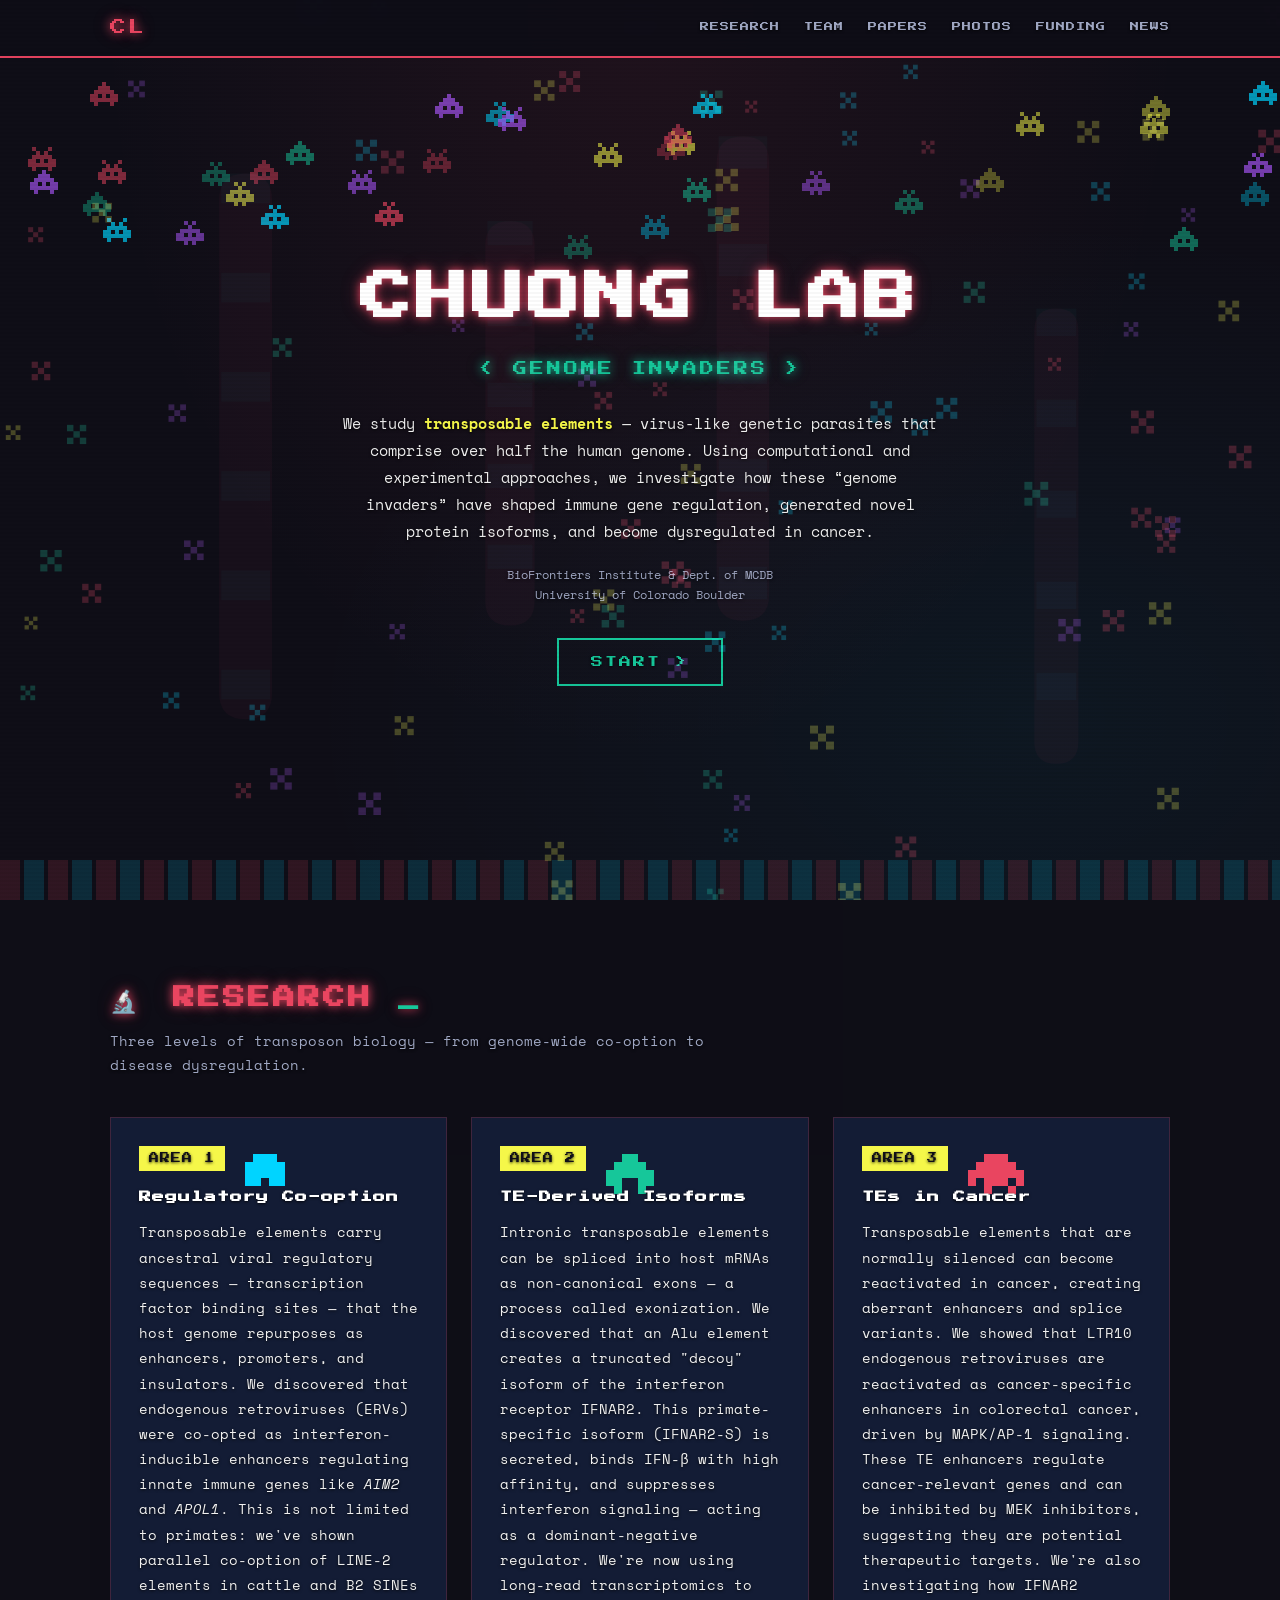
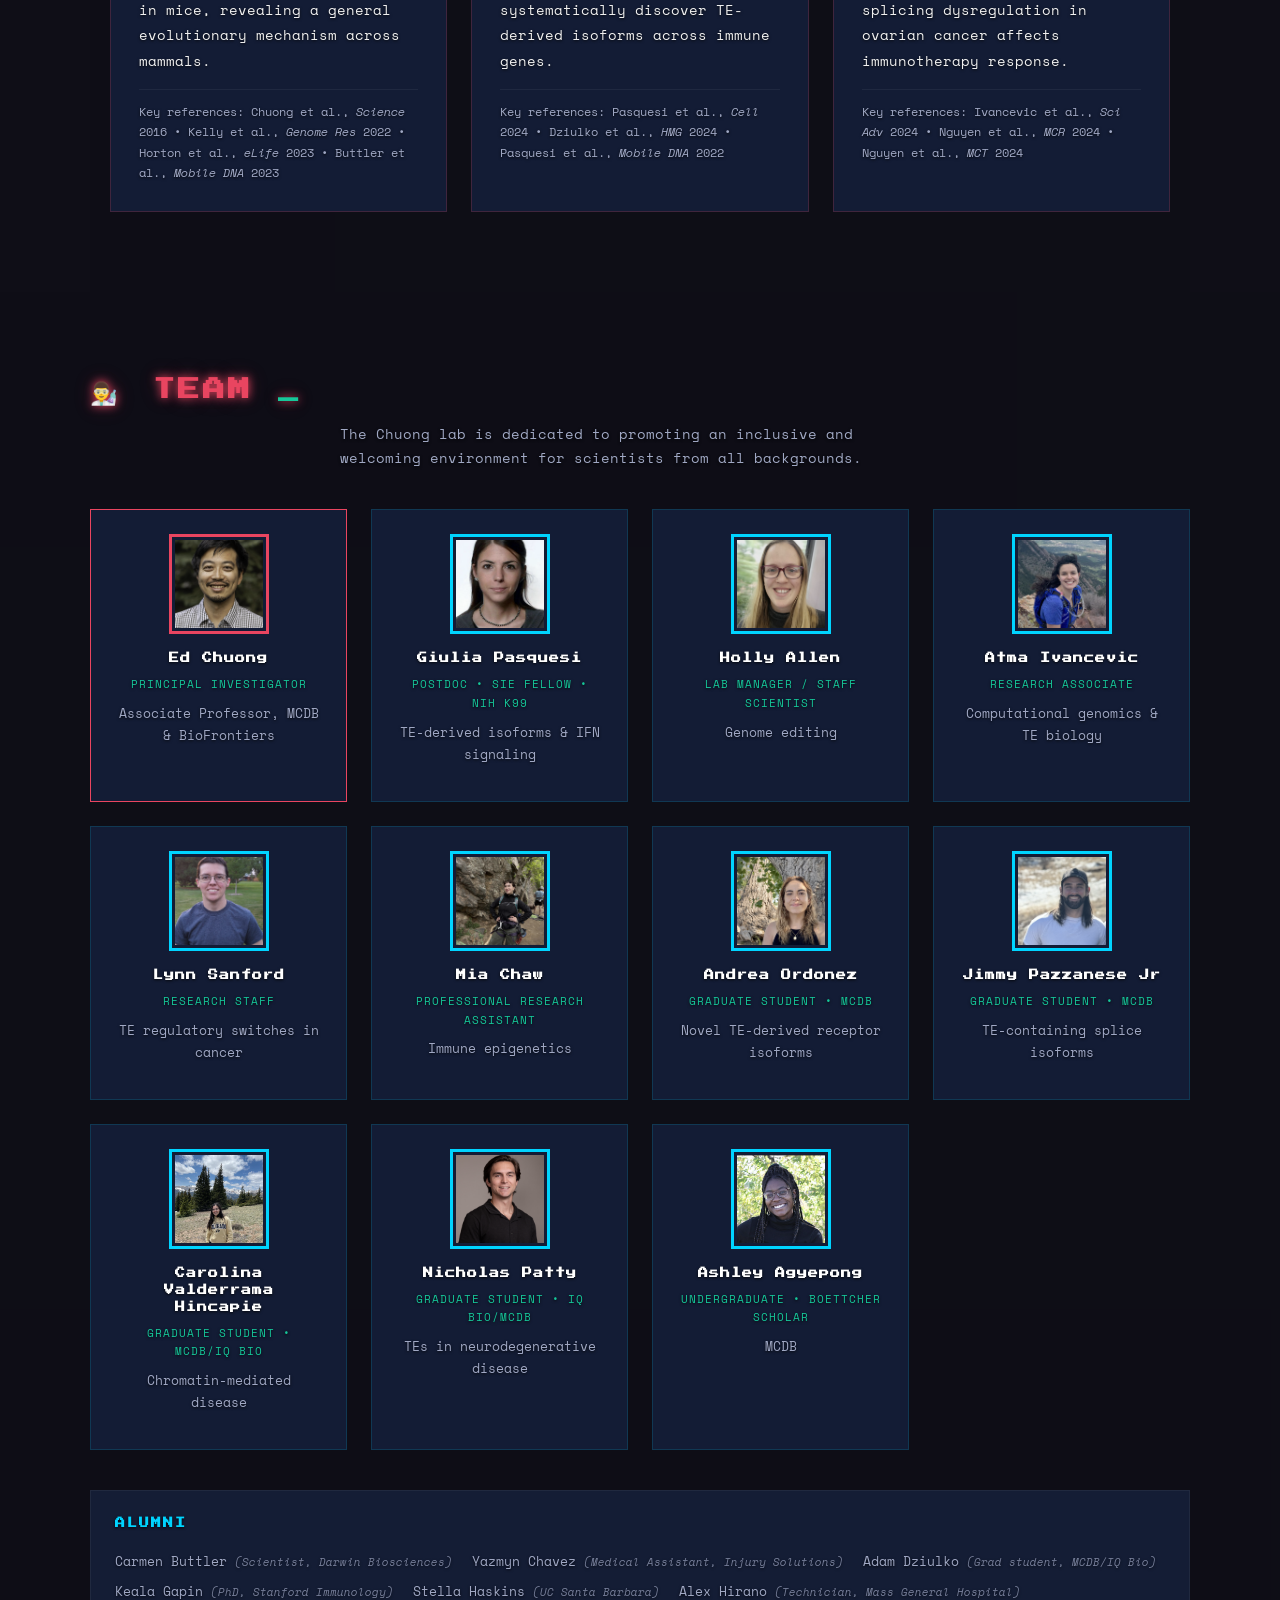
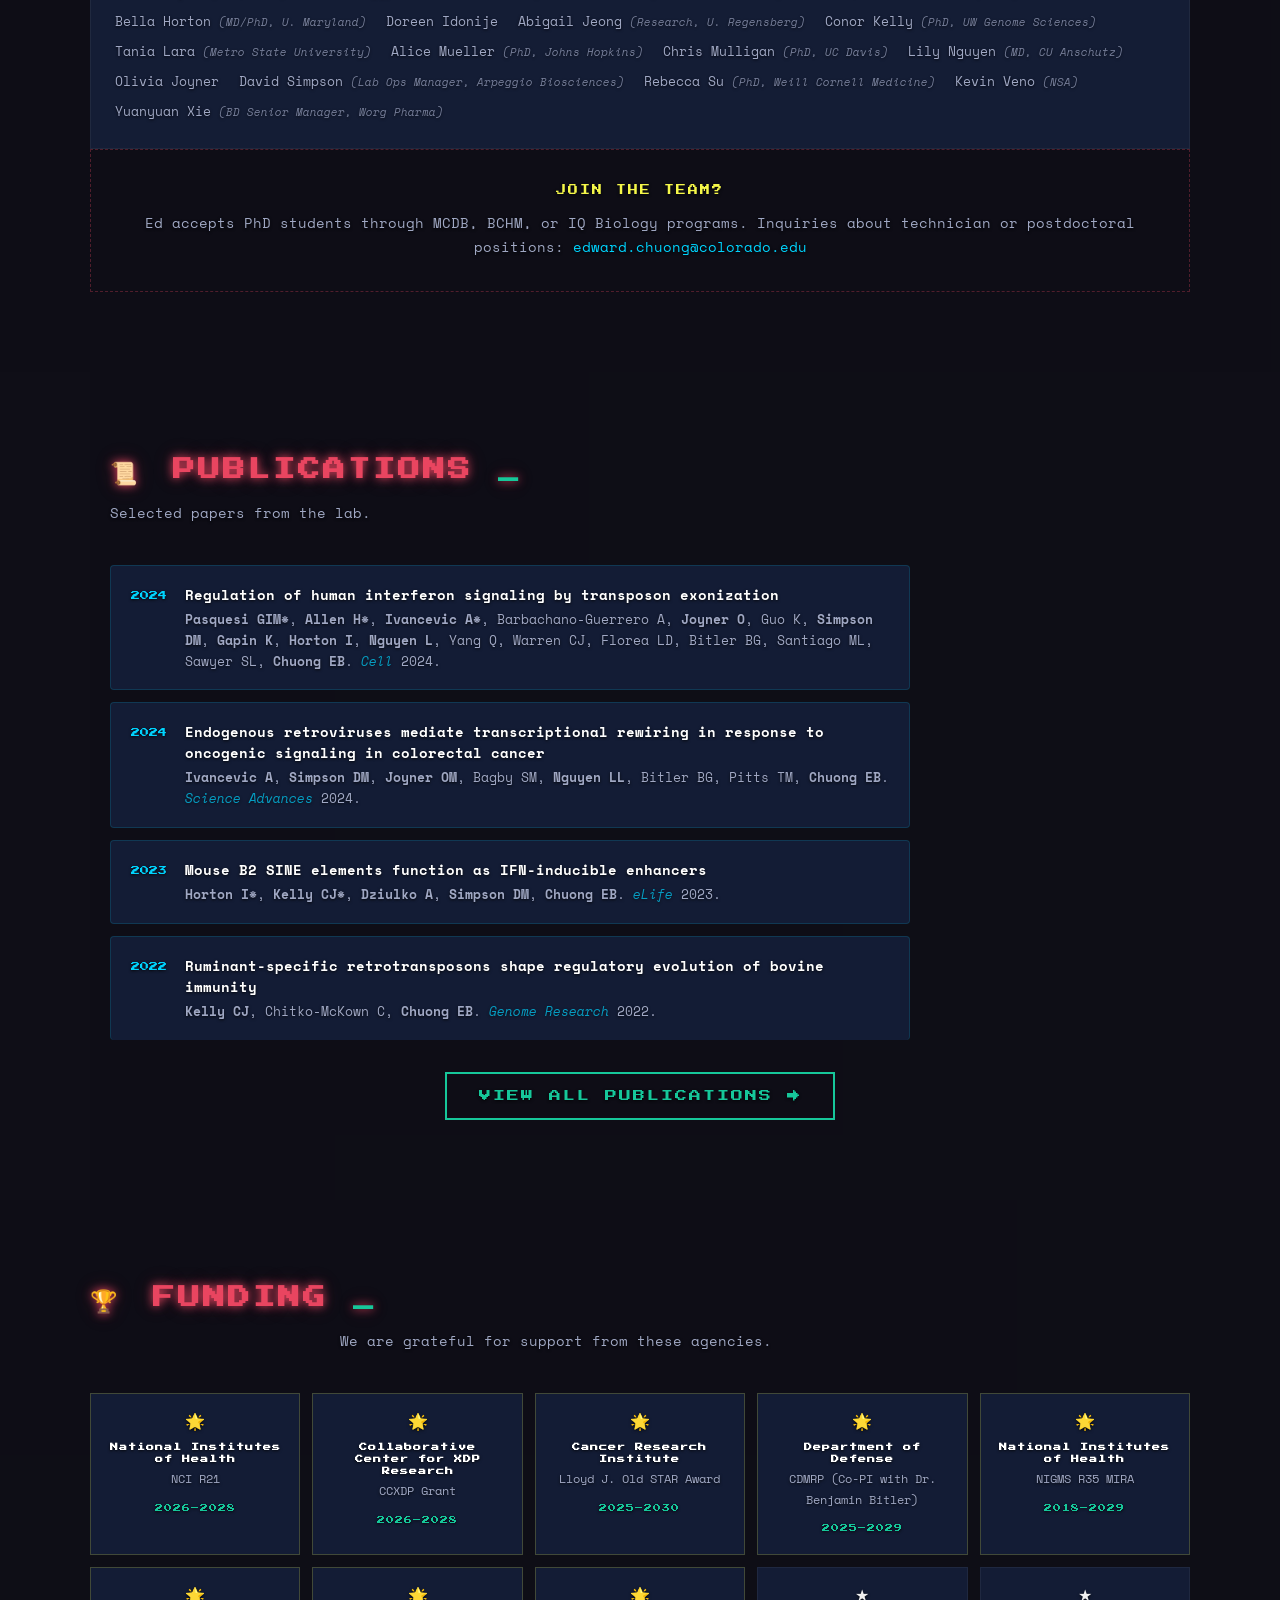
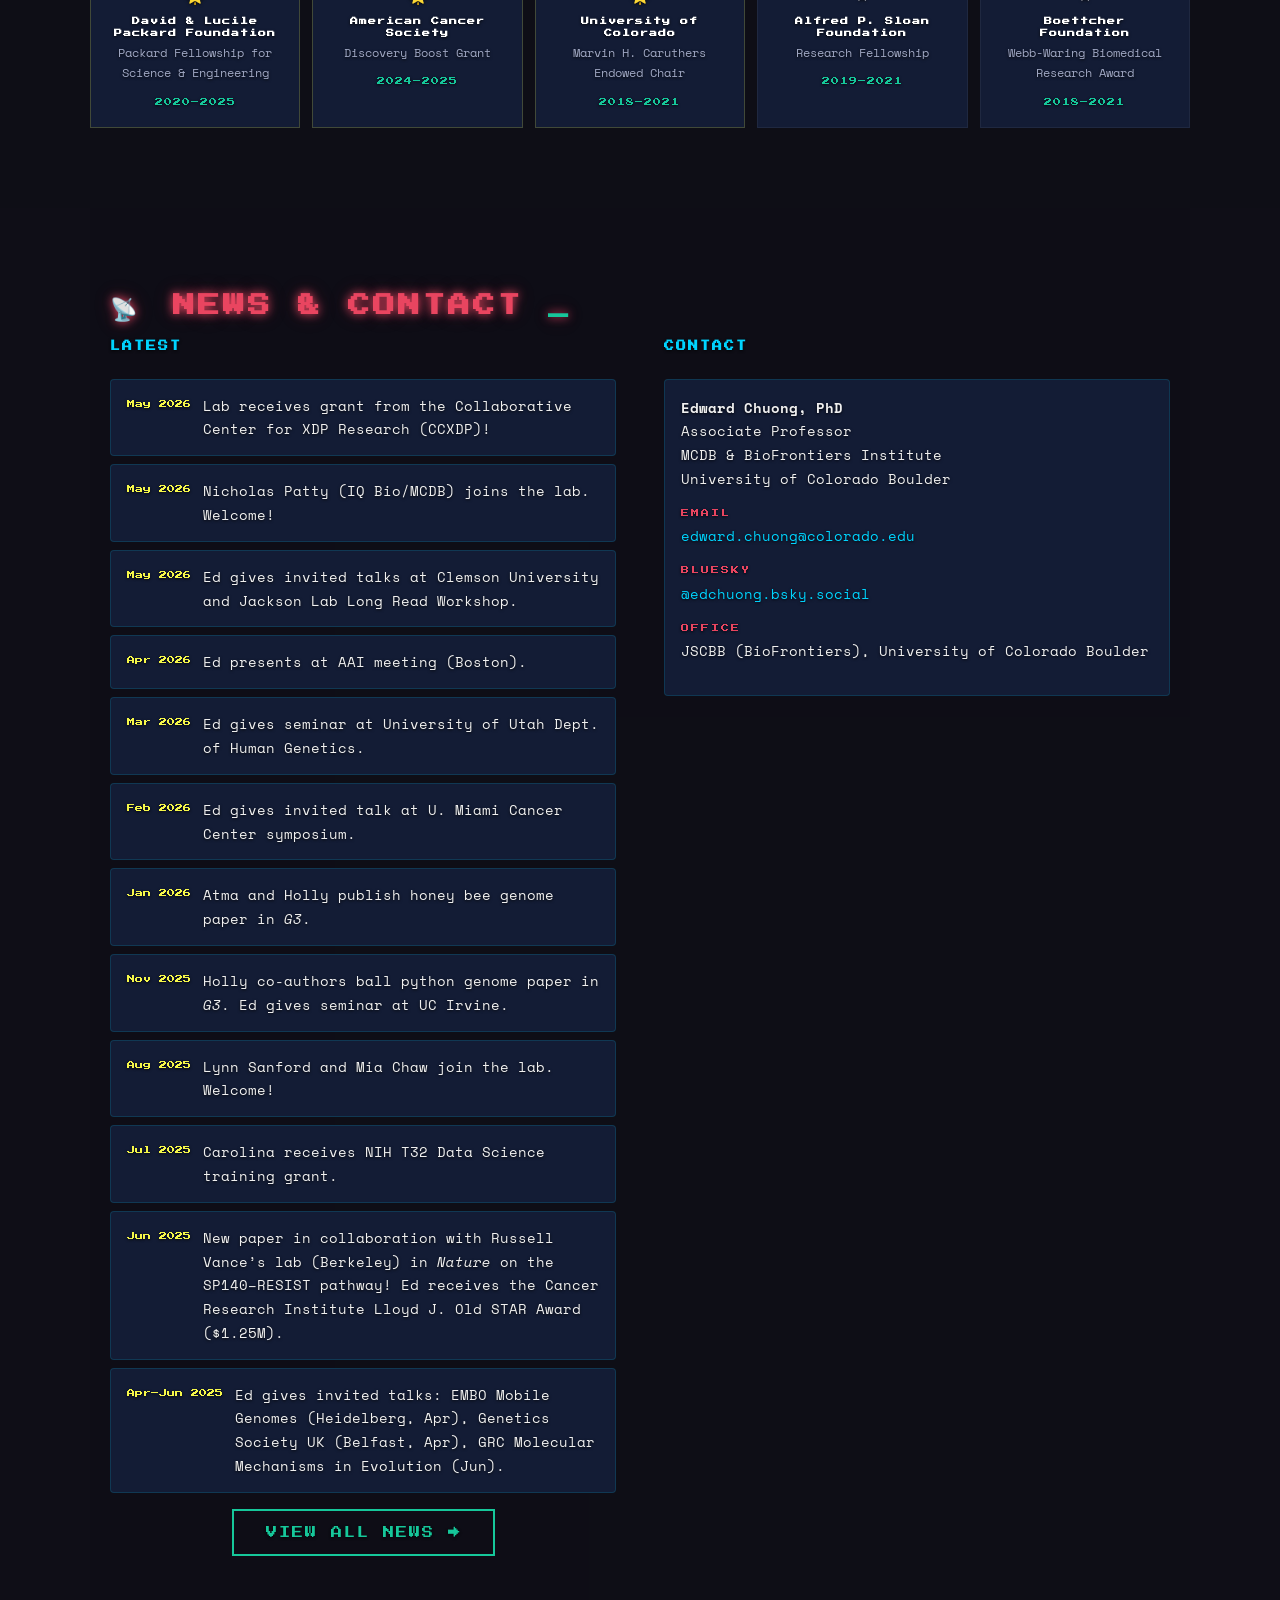
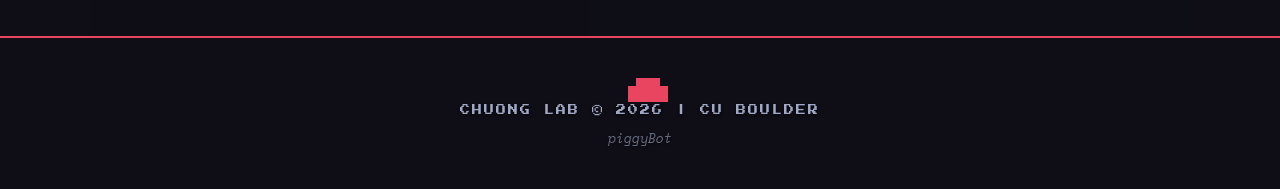
==== commit 6ea6f4d7: "Add Nicholas Patty (new grad student); CCXDP grant; move Olivia to alumni - New team member: Nichola" ====
--- a/labwebsite/index.html
+++ b/labwebsite/index.html
@@ -155,13 +155,6 @@
             <p>Immune epigenetics</p>
         </div>
 
-        <div class="team-card" data-member="olivia-joyner" tabindex="0" role="button">
-            <div class="avatar-frame"><img loading="lazy" src="images/headshots/olivia_joyner.jpg" alt="Olivia Joyner"></div>
-            <h3>Olivia Joyner</h3>
-            <span class="team-role">Graduate Student &bull; MCDB</span>
-            <p>TEs as regulatory elements in disease</p>
-        </div>
-
         <div class="team-card" data-member="andrea-ordonez" tabindex="0" role="button">
             <div class="avatar-frame"><img loading="lazy" src="images/headshots/andrea_ordonez.jpg" alt="Andrea Ordonez"></div>
             <h3>Andrea Ordonez</h3>
@@ -181,6 +174,13 @@
             <h3>Carolina Valderrama Hincapie</h3>
             <span class="team-role">Graduate Student &bull; MCDB/IQ Bio</span>
             <p>Chromatin-mediated disease</p>
+        </div>
+
+        <div class="team-card" data-member="nicholas-patty" tabindex="0" role="button">
+            <div class="avatar-frame"><img loading="lazy" src="images/headshots/nicholas_patty.jpg" alt="Nicholas Patty"></div>
+            <h3>Nicholas Patty</h3>
+            <span class="team-role">Graduate Student &bull; IQ Bio/MCDB</span>
+            <p>TEs in neurodegenerative disease</p>
         </div>
 
         <div class="team-card" data-member="ashley-agyepong" tabindex="0" role="button">
@@ -226,6 +226,7 @@
             <span>Alice Mueller <em>(PhD, Johns Hopkins)</em></span>
             <span>Chris Mulligan <em>(PhD, UC Davis)</em></span>
             <span>Lily Nguyen <em>(MD, CU Anschutz)</em></span>
+            <span>Olivia Joyner</span>
             <span>David Simpson <em>(Lab Ops Manager, Arpeggio Biosciences)</em></span>
             <span>Rebecca Su <em>(PhD, Weill Cornell Medicine)</em></span>
             <span>Kevin Veno <em>(NSA)</em></span>
@@ -310,6 +311,13 @@
 
         <div class="funding-card active-grant">
             <div class="trophy">&#x1F31F;</div>
+            <h3>Collaborative Center for XDP Research</h3>
+            <p>CCXDP Grant</p>
+            <span class="funding-years">2026&ndash;2028</span>
+        </div>
+
+        <div class="funding-card active-grant">
+            <div class="trophy">&#x1F31F;</div>
             <h3>Cancer Research Institute</h3>
             <p>Lloyd J. Old STAR Award</p>
             <span class="funding-years">2025&ndash;2030</span>
@@ -376,6 +384,14 @@
     <div class="news-contact-grid">
         <div class="news-col">
             <h3 class="pixel-font small">LATEST</h3>
+            <div class="news-item">
+                <span class="news-date">May 2026</span>
+                <p>Lab receives grant from the Collaborative Center for XDP Research (CCXDP)!</p>
+            </div>
+            <div class="news-item">
+                <span class="news-date">May 2026</span>
+                <p>Nicholas Patty (IQ Bio/MCDB) joins the lab. Welcome!</p>
+            </div>
             <div class="news-item">
                 <span class="news-date">May 2026</span>
                 <p>Ed gives invited talks at Clemson University and Jackson Lab Long Read Workshop.</p>
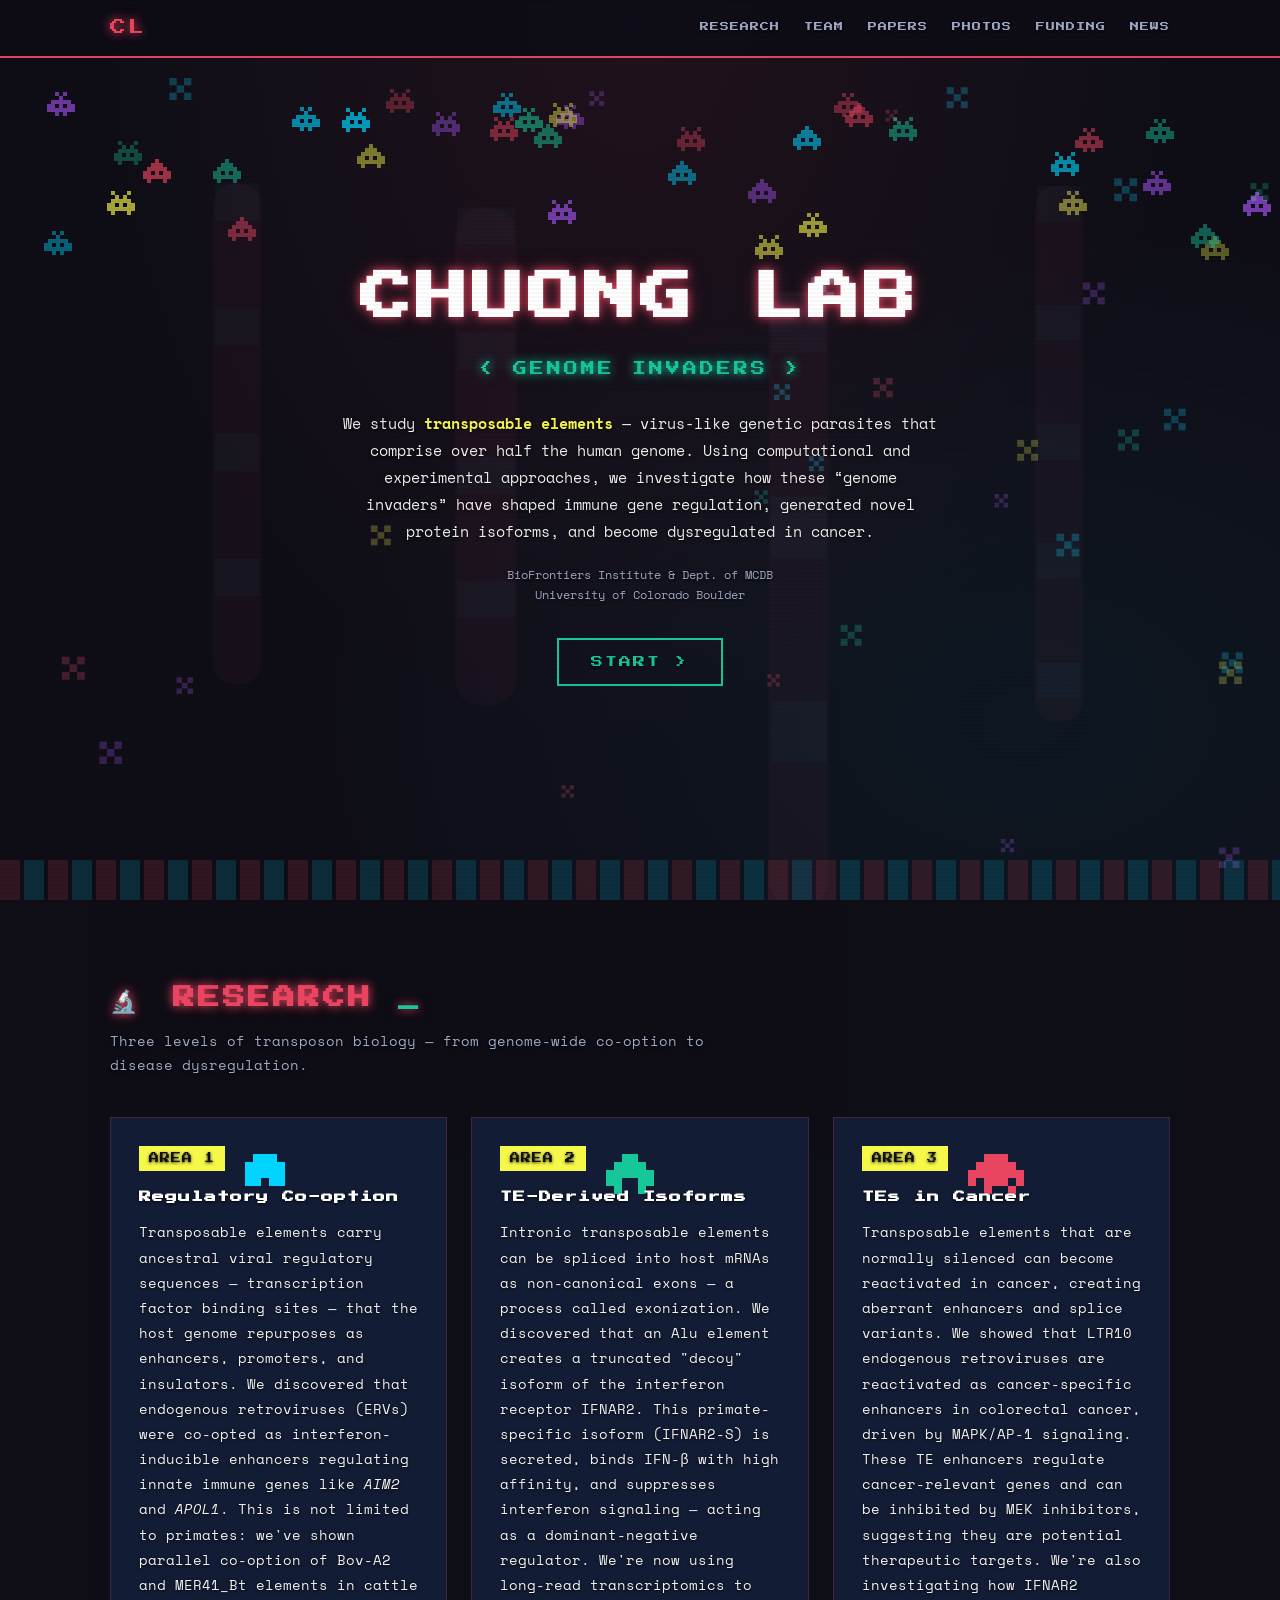
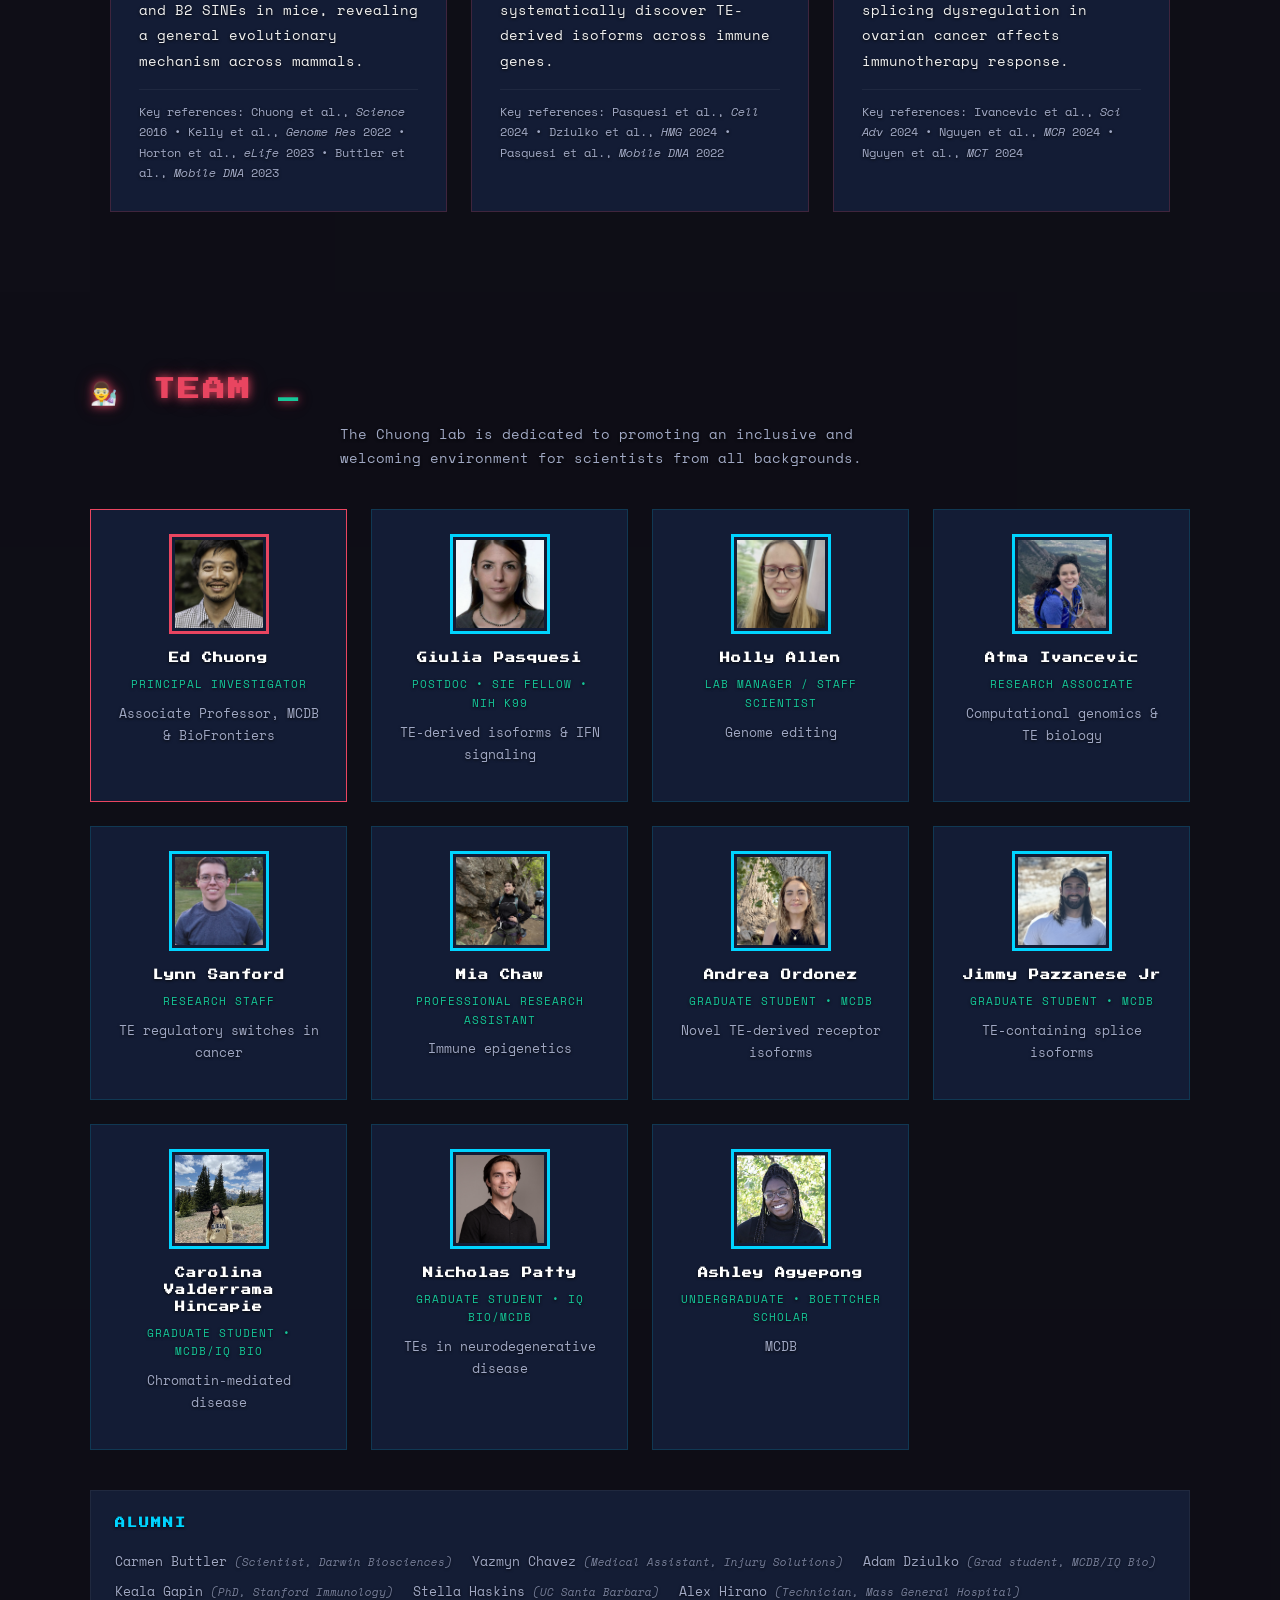
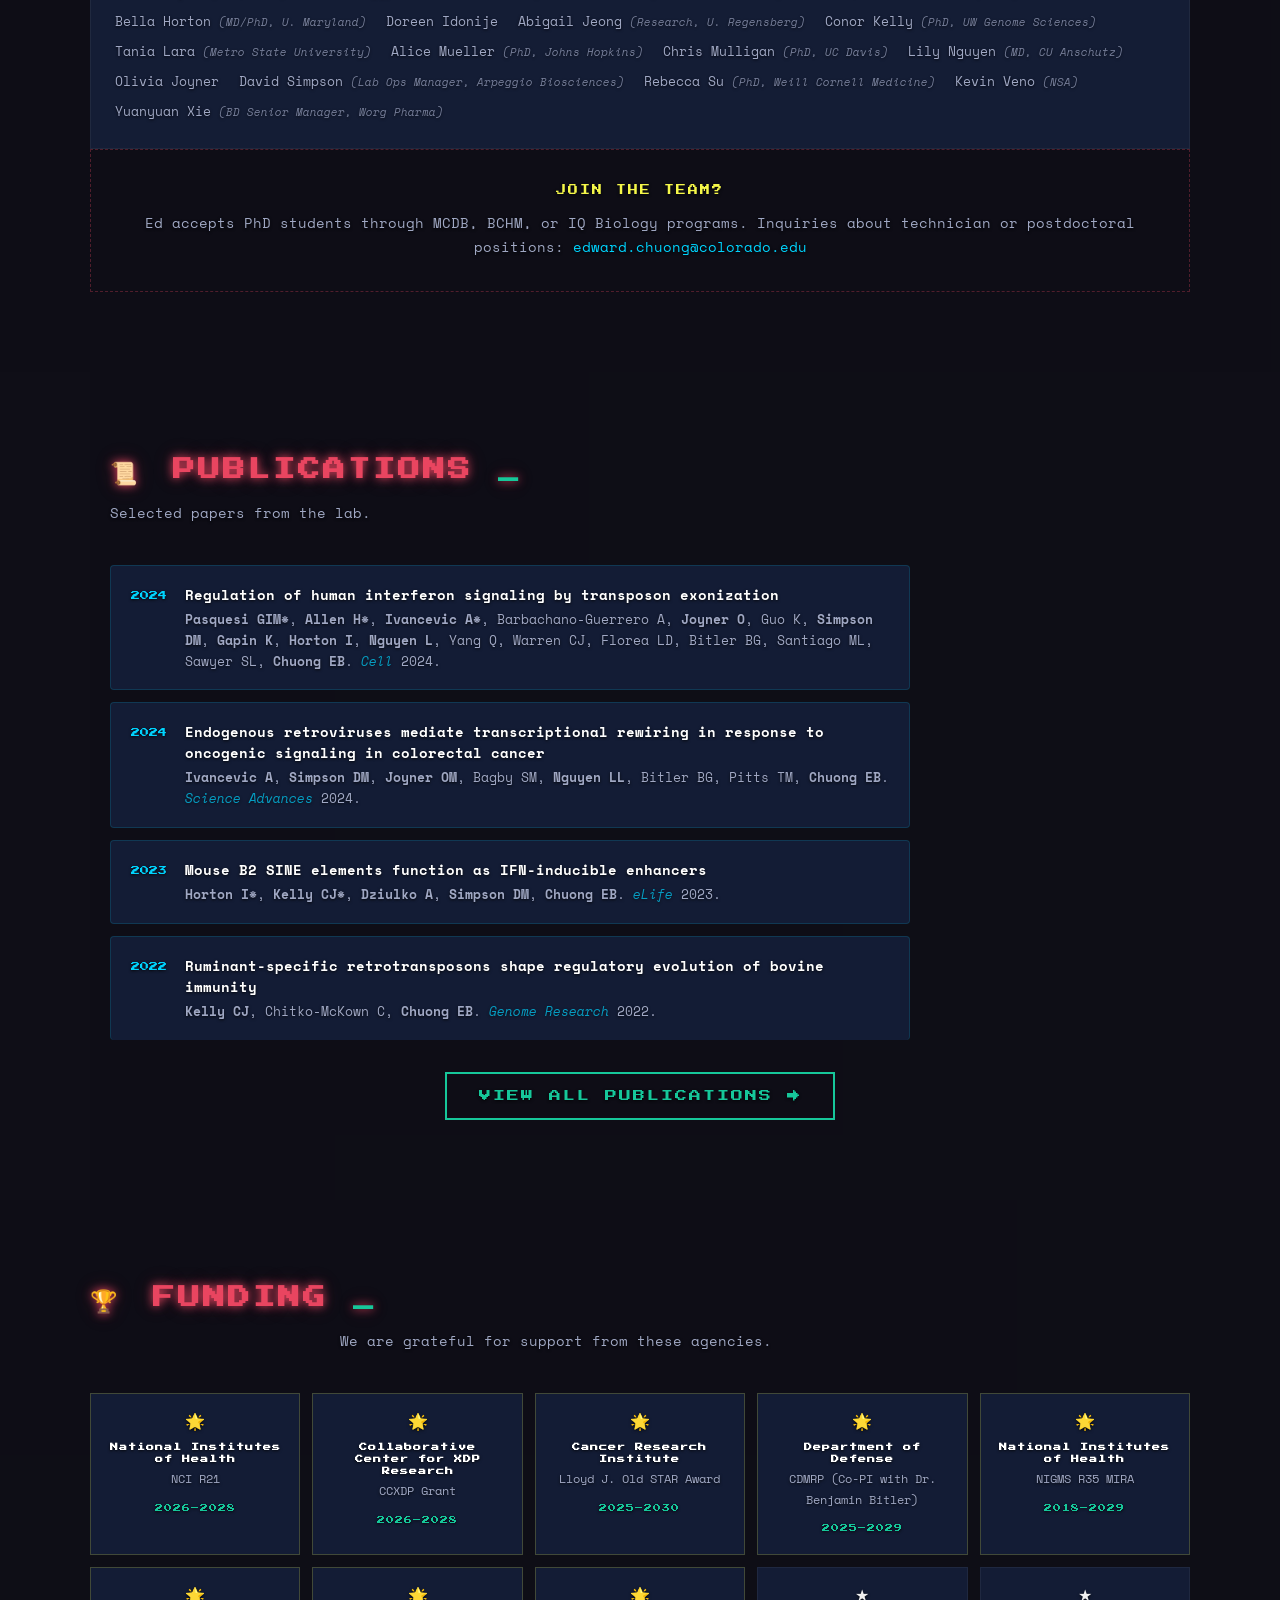
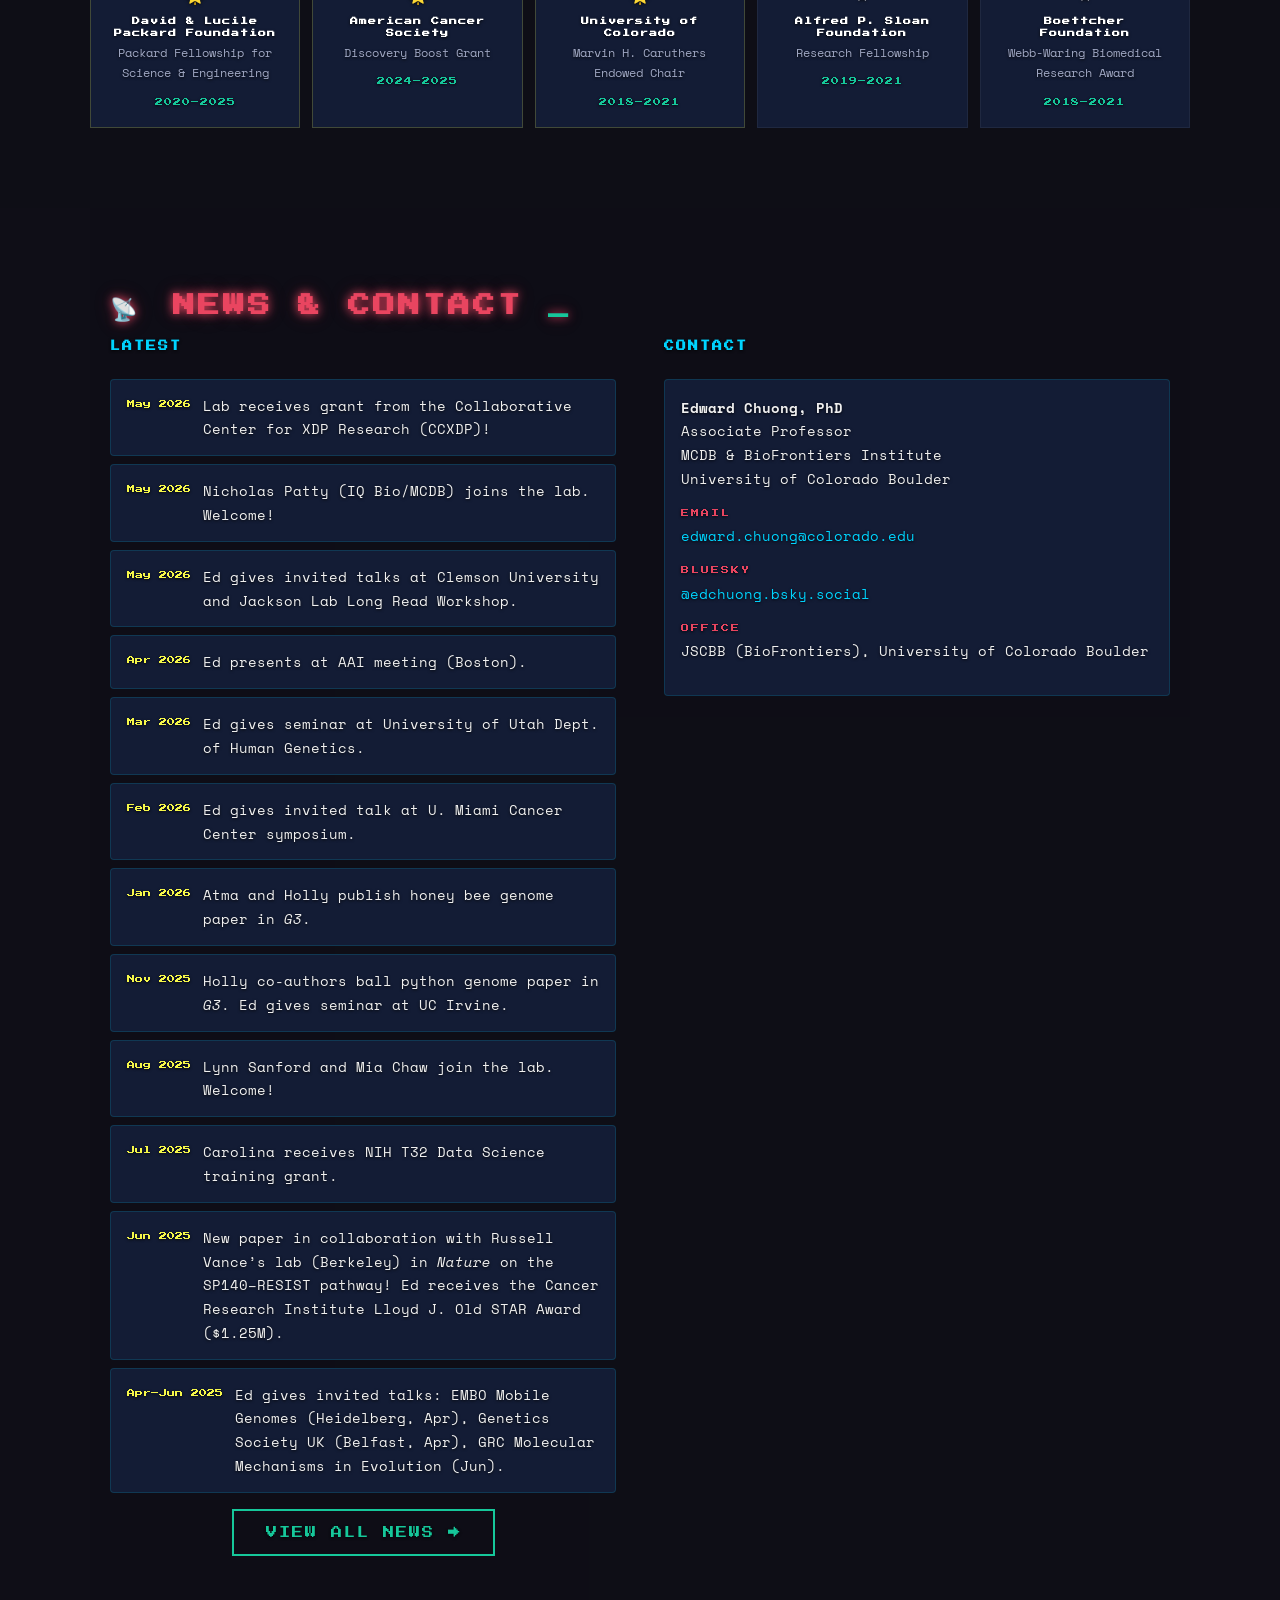
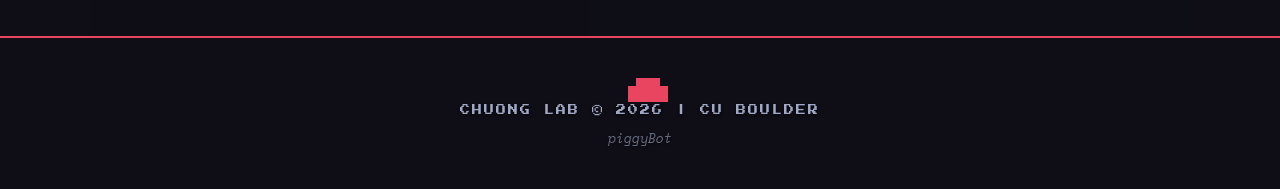
==== commit c269654e: "Fix cow TE names: Bov-A2 and MER41_Bt (not LINE-2/Bov-A3)" ====
--- a/labwebsite/index.html
+++ b/labwebsite/index.html
@@ -70,7 +70,7 @@
                 <div class="invader-icon invader-line"></div>
             </div>
             <h3>Regulatory Co-option</h3>
-            <p>Transposable elements carry ancestral viral regulatory sequences — transcription factor binding sites — that the host genome repurposes as enhancers, promoters, and insulators. We discovered that endogenous retroviruses (ERVs) were co-opted as interferon-inducible enhancers regulating innate immune genes like <em>AIM2</em> and <em>APOL1</em>. This is not limited to primates: we've shown parallel co-option of LINE-2 elements in cattle and B2 SINEs in mice, revealing a general evolutionary mechanism across mammals.</p>
+            <p>Transposable elements carry ancestral viral regulatory sequences — transcription factor binding sites — that the host genome repurposes as enhancers, promoters, and insulators. We discovered that endogenous retroviruses (ERVs) were co-opted as interferon-inducible enhancers regulating innate immune genes like <em>AIM2</em> and <em>APOL1</em>. This is not limited to primates: we've shown parallel co-option of Bov-A2 and MER41_Bt elements in cattle and B2 SINEs in mice, revealing a general evolutionary mechanism across mammals.</p>
             <div class="card-refs">
                 Key references: Chuong et al., <em>Science</em> 2016 &bull; Kelly et al., <em>Genome Res</em> 2022 &bull; Horton et al., <em>eLife</em> 2023 &bull; Buttler et al., <em>Mobile DNA</em> 2023
             </div>
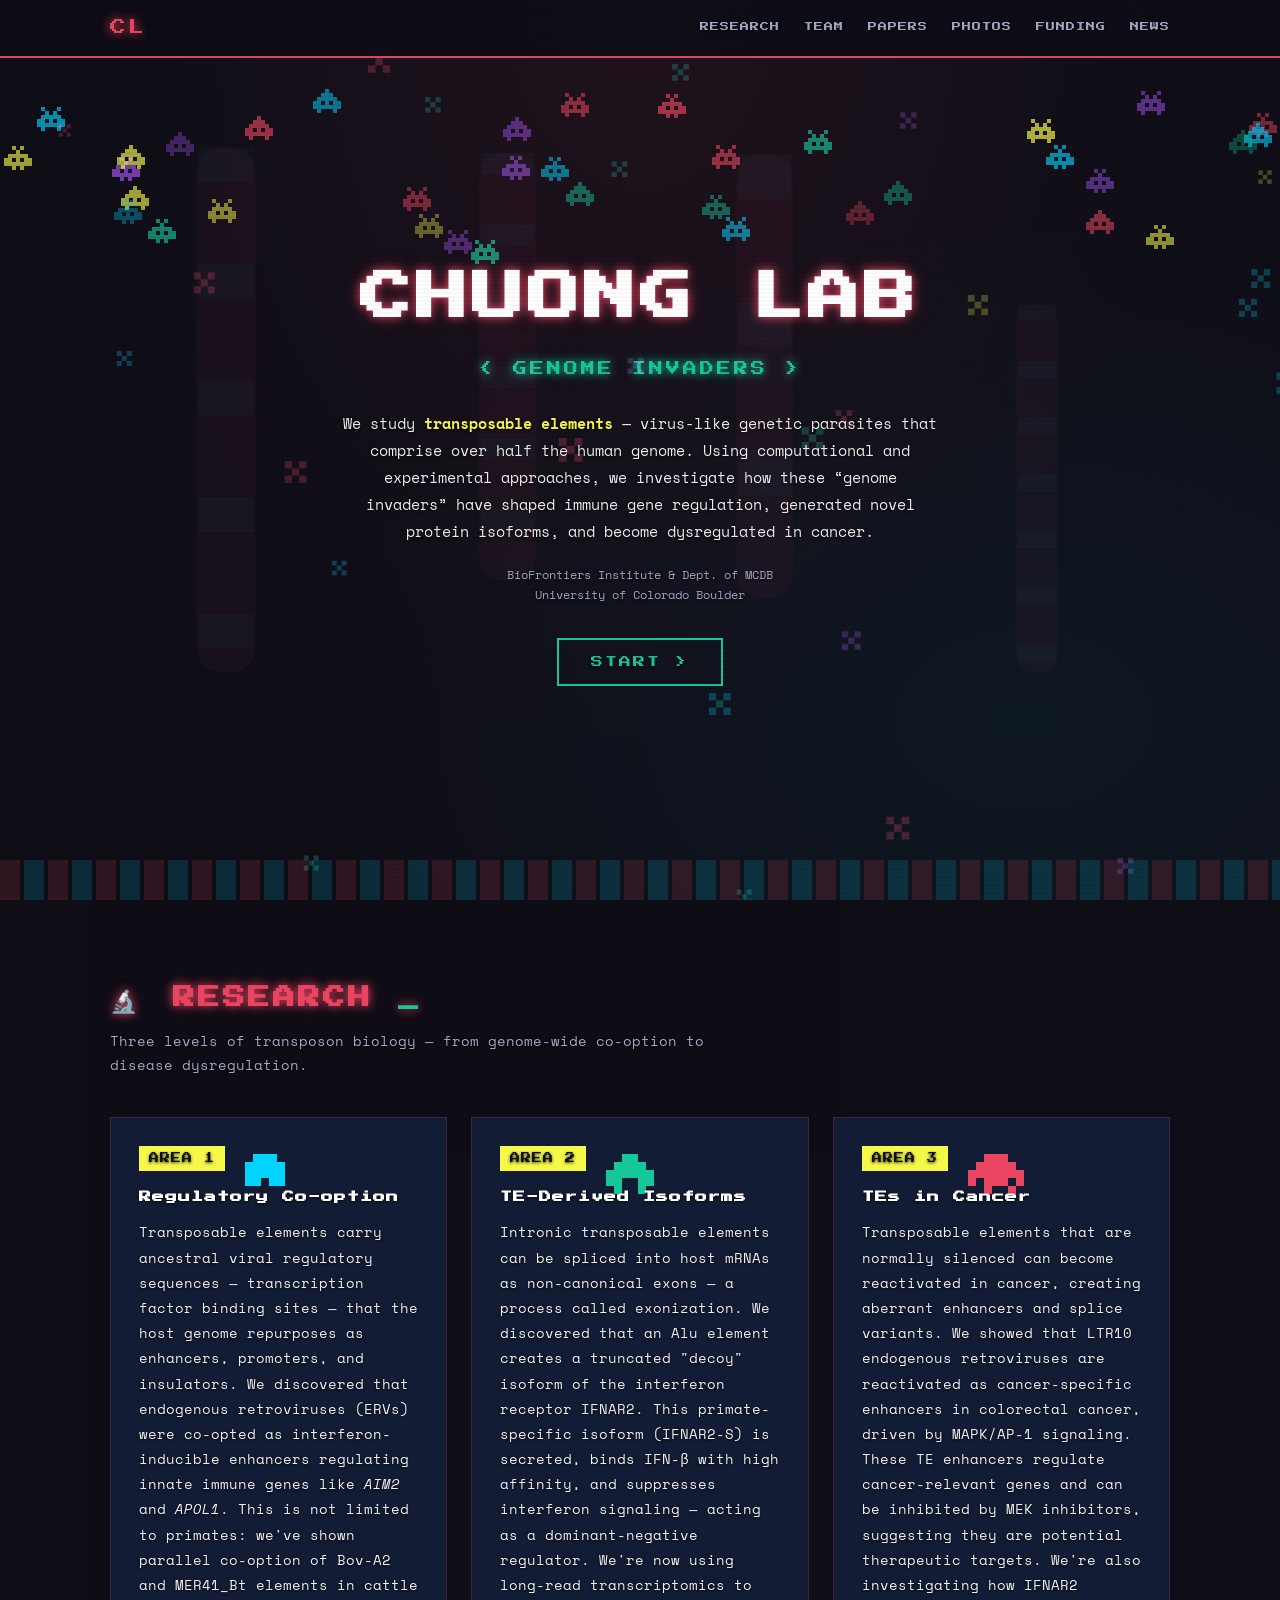
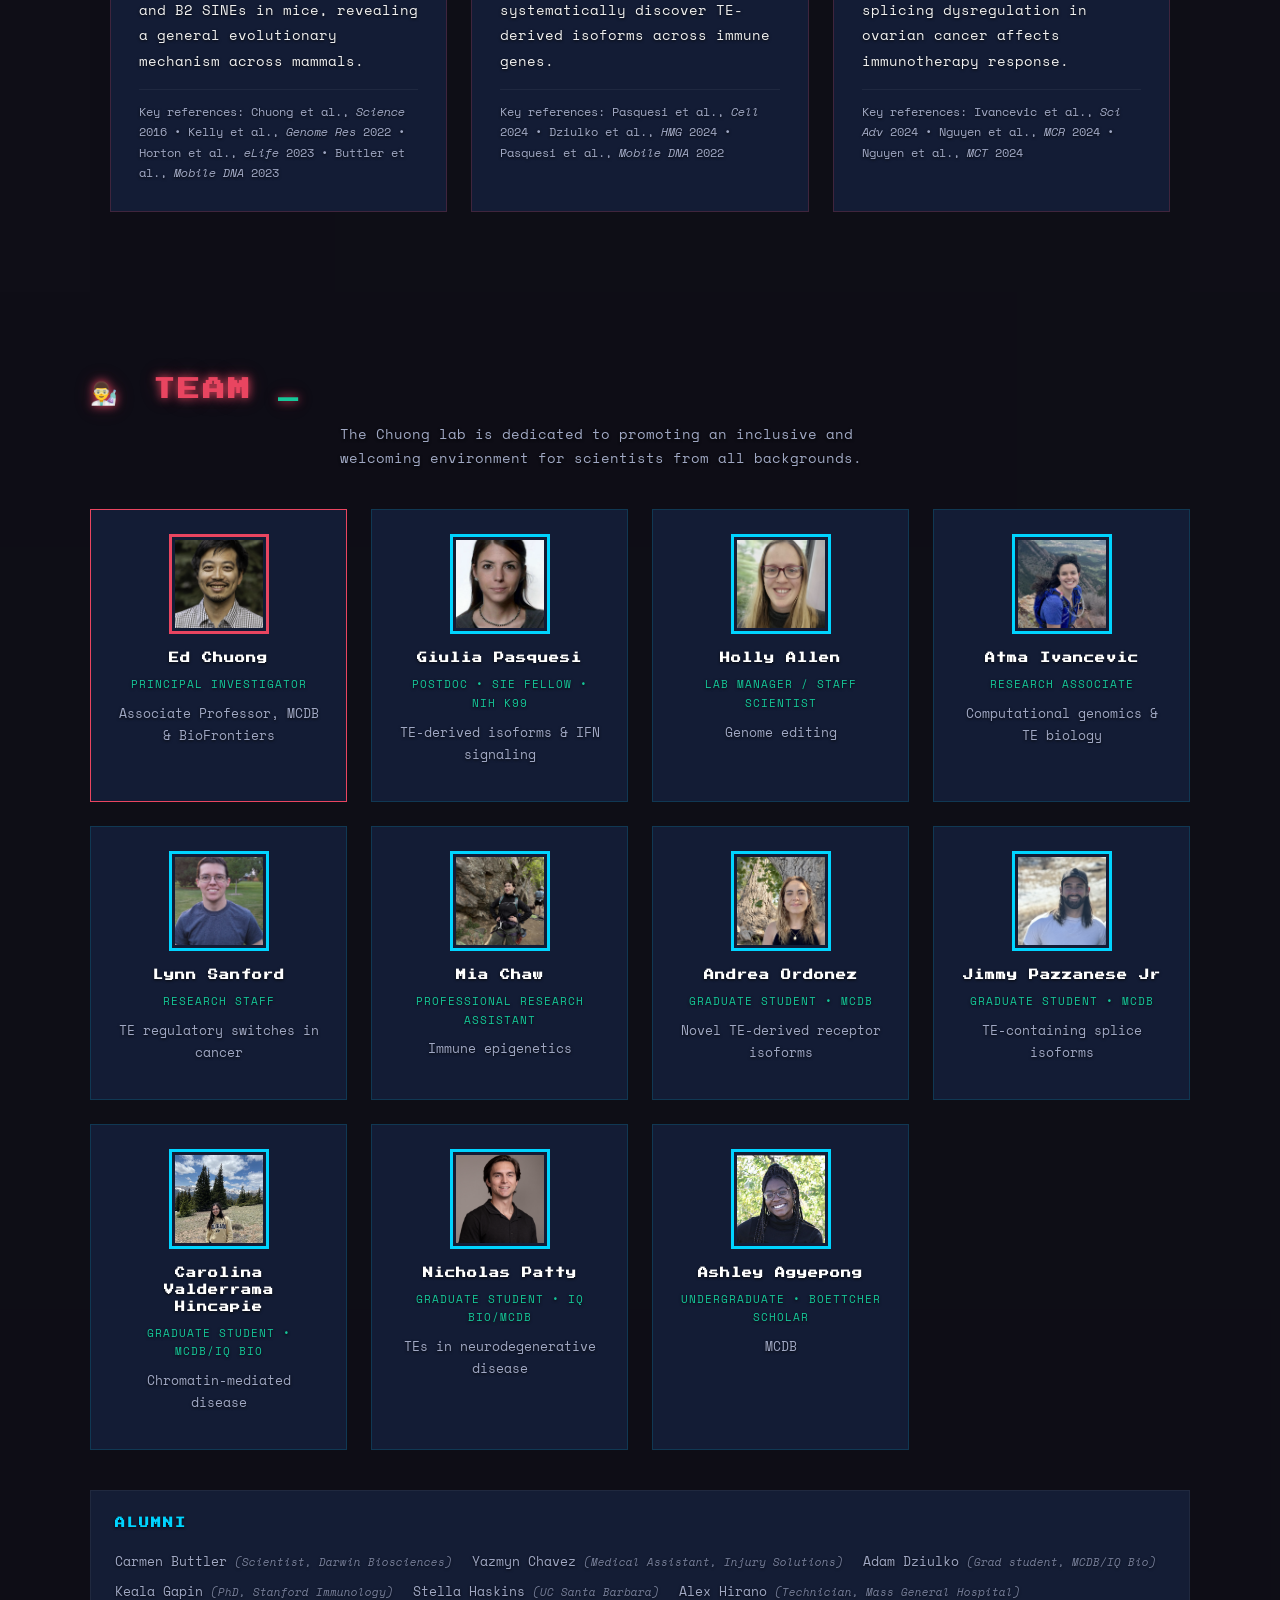
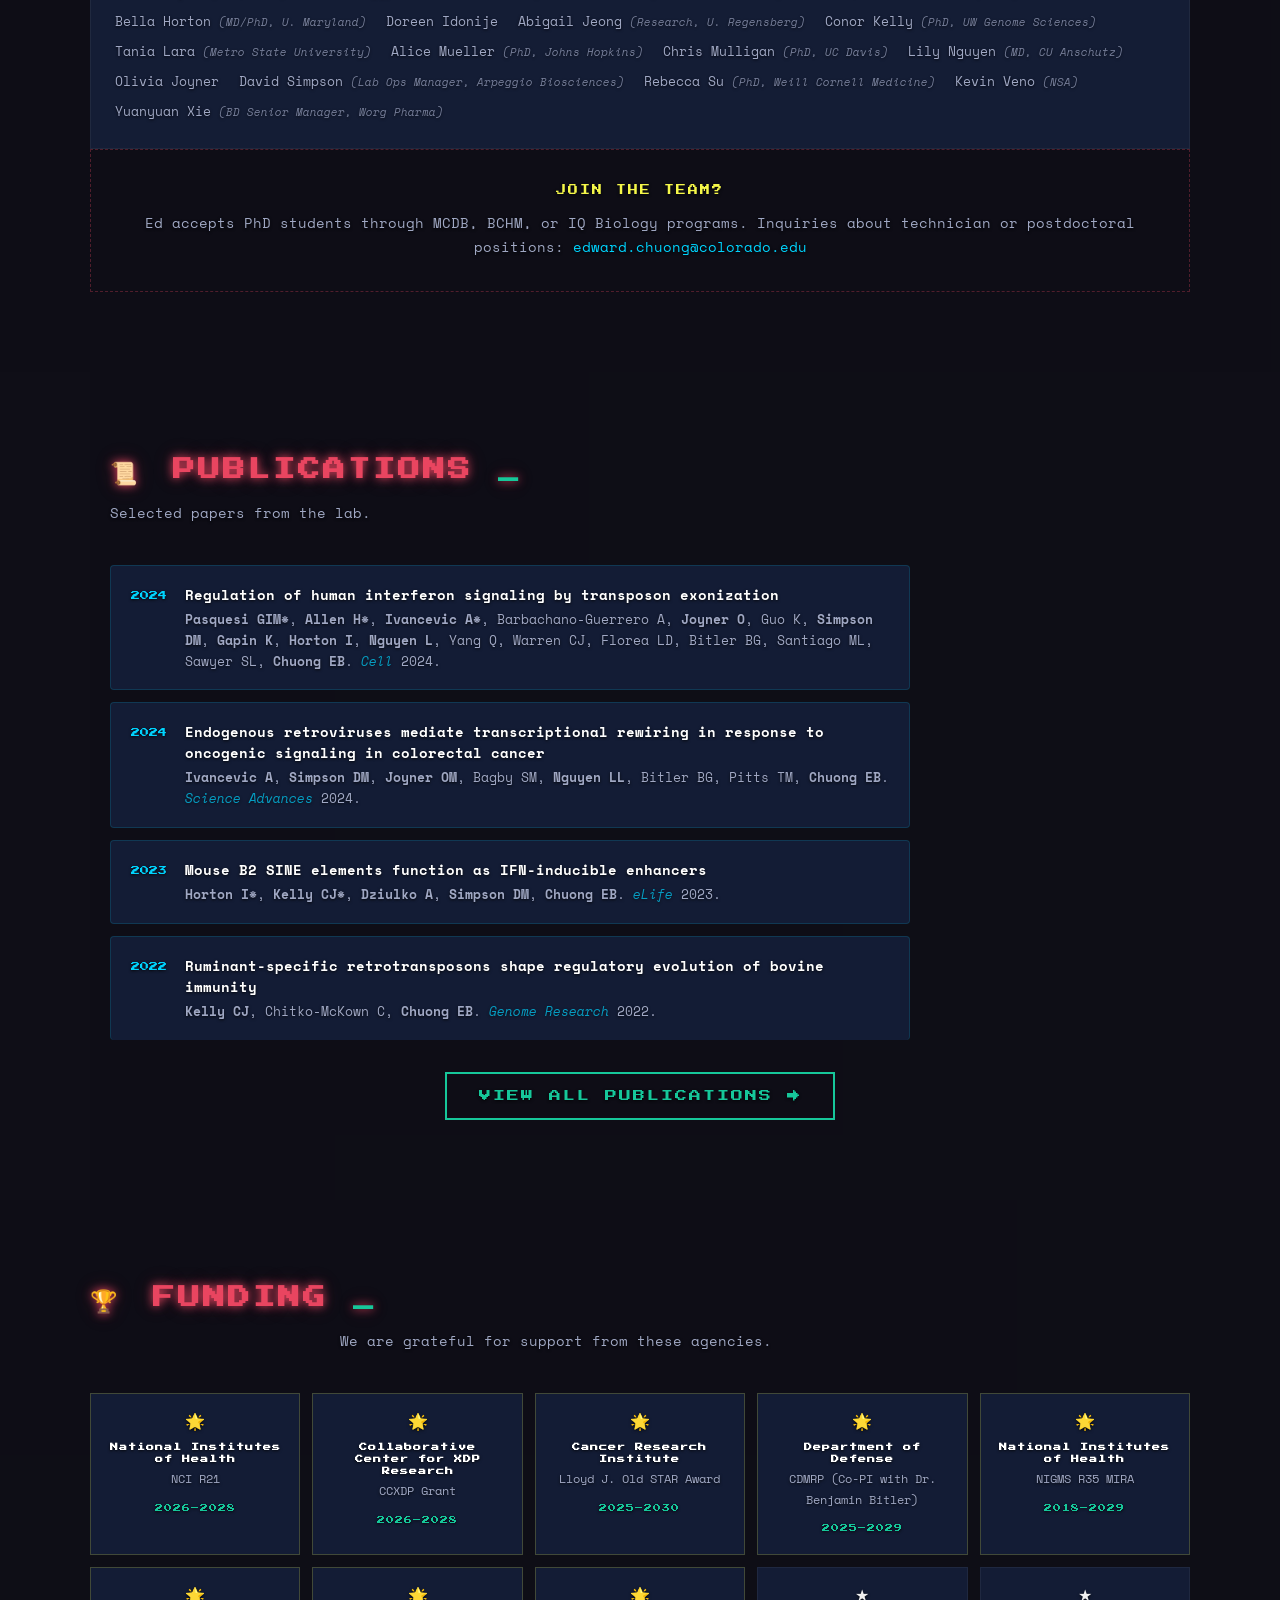
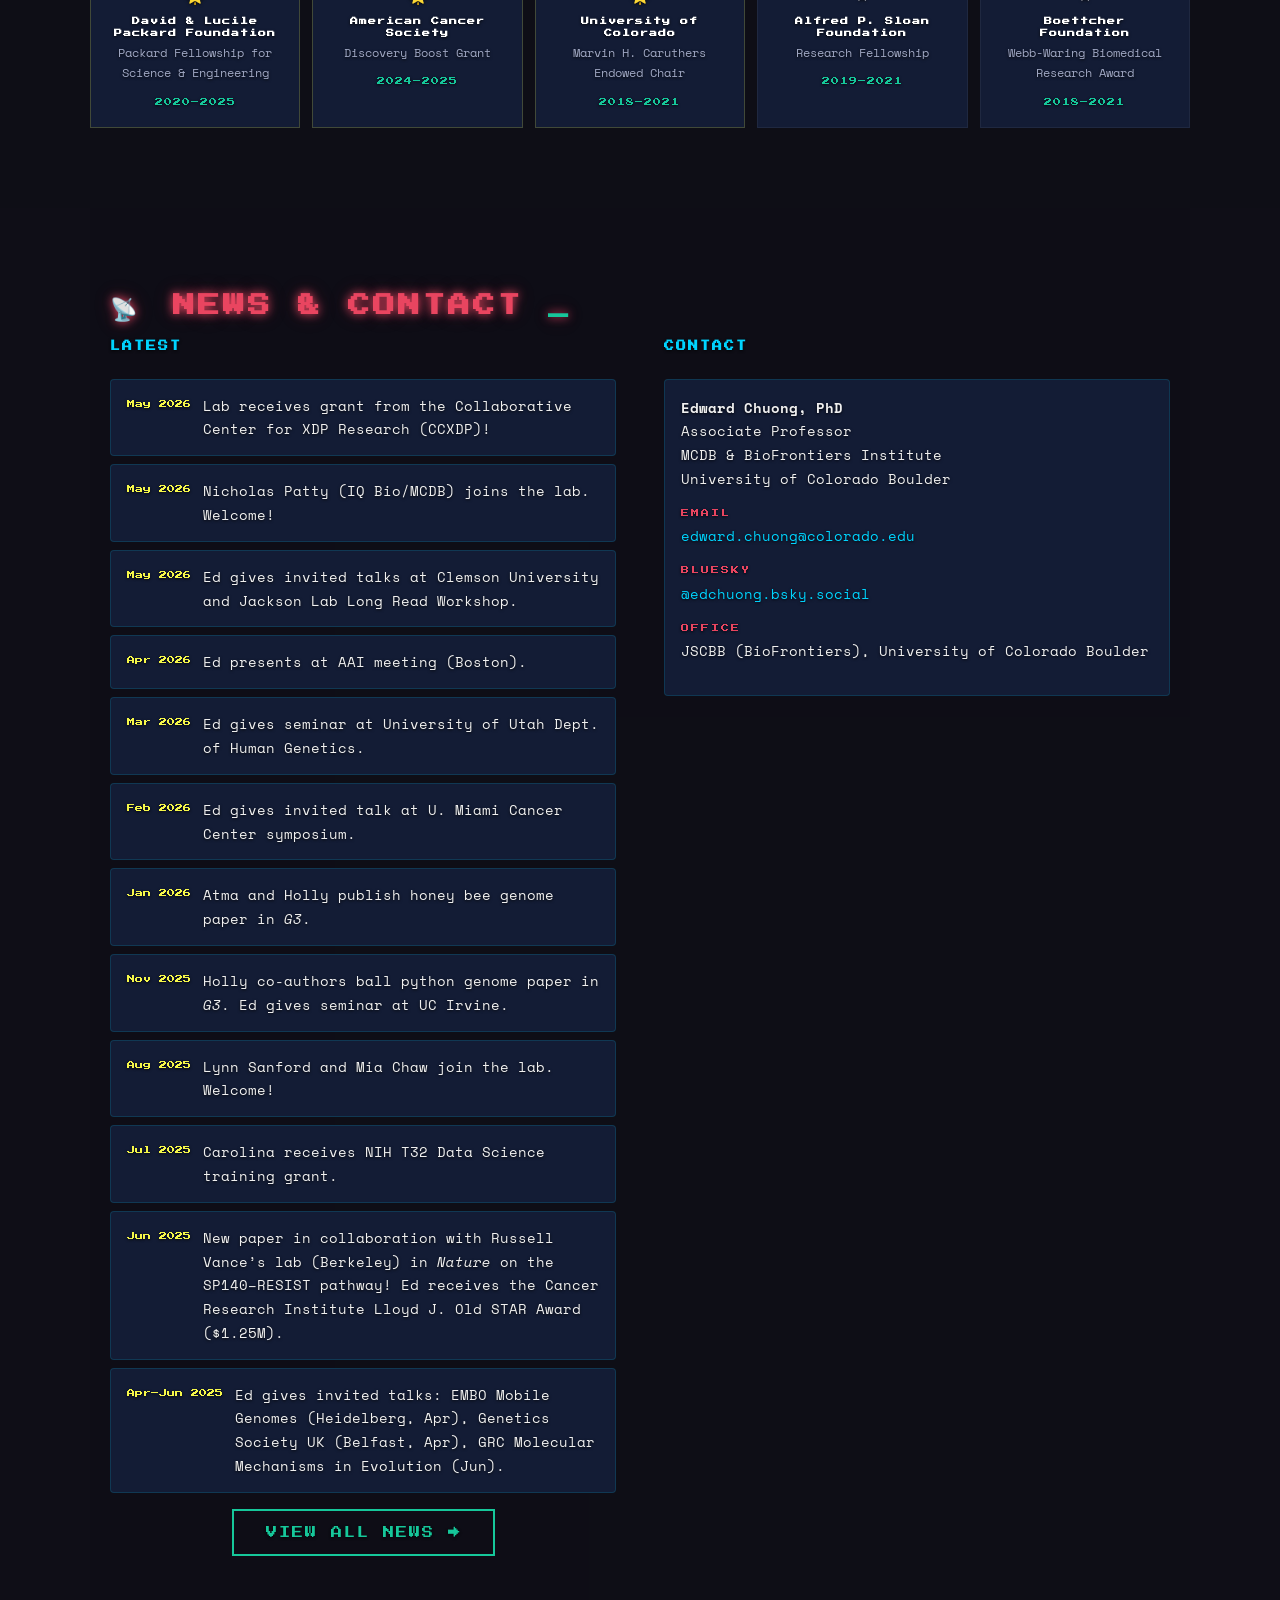
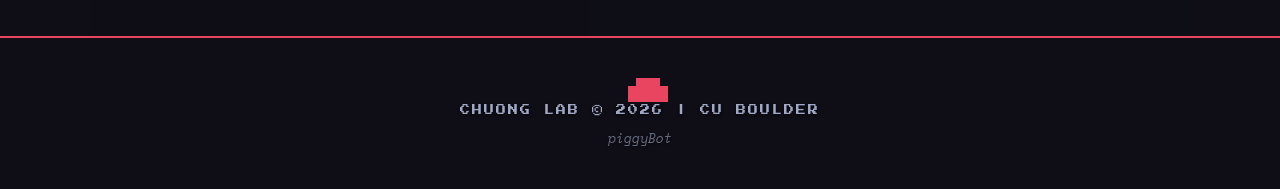
==== commit 701bc0cb: "Add reduced-motion a11y, OG/Twitter social cards, JSON-LD, modal focus mgmt, cache-bust assets" ====
--- a/labwebsite/index.html
+++ b/labwebsite/index.html
@@ -5,11 +5,49 @@
     <meta name="viewport" content="width=device-width, initial-scale=1.0">
     <title>Chuong Lab | Genome Invaders</title>
     <meta name="description" content="Chuong Lab at CU Boulder — Transposable elements, genome evolution, and immune gene regulation">
+    <link rel="canonical" href="https://echuong.github.io/labwebsite/">
+
+    <!-- Open Graph / social sharing -->
+    <meta property="og:type" content="website">
+    <meta property="og:site_name" content="Chuong Lab">
+    <meta property="og:title" content="Chuong Lab | Genome Invaders">
+    <meta property="og:description" content="We study transposable elements — virus-like genetic parasites that comprise over half the human genome — and how they shape immune gene regulation, generate novel protein isoforms, and become dysregulated in cancer.">
+    <meta property="og:url" content="https://echuong.github.io/labwebsite/">
+    <meta property="og:image" content="https://echuong.github.io/labwebsite/images/og-image.jpg">
+    <meta property="og:image:width" content="1200">
+    <meta property="og:image:height" content="630">
+    <meta property="og:image:alt" content="The Chuong Lab team at CU Boulder">
+    <meta name="twitter:card" content="summary_large_image">
+    <meta name="twitter:title" content="Chuong Lab | Genome Invaders">
+    <meta name="twitter:description" content="Transposable elements, genome evolution, and immune gene regulation at CU Boulder.">
+    <meta name="twitter:image" content="https://echuong.github.io/labwebsite/images/og-image.jpg">
+
     <link rel="preconnect" href="https://fonts.googleapis.com">
     <link rel="preconnect" href="https://fonts.gstatic.com" crossorigin>
     <link href="https://fonts.googleapis.com/css2?family=Press+Start+2P&family=Space+Mono:ital,wght@0,400;0,700;1,400&display=swap" rel="stylesheet">
-    <link rel="stylesheet" href="css/style.css?v=3">
+    <link rel="stylesheet" href="css/style.css?v=4">
     <link rel="icon" href="data:image/svg+xml,<svg xmlns='http://www.w3.org/2000/svg' viewBox='0 0 16 16'><text y='14' font-size='14'>🧬</text></svg>">
+    <script type="application/ld+json">
+    {
+        "@context": "https://schema.org",
+        "@type": "ResearchOrganization",
+        "name": "Chuong Lab",
+        "description": "Research lab studying transposable elements, genome evolution, and immune gene regulation at the University of Colorado Boulder.",
+        "url": "https://echuong.github.io/labwebsite/",
+        "logo": "https://echuong.github.io/labwebsite/images/og-image.jpg",
+        "parentOrganization": {
+            "@type": "CollegeOrUniversity",
+            "name": "University of Colorado Boulder"
+        },
+        "member": {
+            "@type": "Person",
+            "name": "Edward B. Chuong",
+            "jobTitle": "Associate Professor",
+            "email": "edward.chuong@colorado.edu",
+            "affiliation": "BioFrontiers Institute & Department of MCDB, University of Colorado Boulder"
+        }
+    }
+    </script>
 </head>
 <body>
 
@@ -471,6 +509,6 @@
     </div>
 </footer>
 
-<script type="module" src="js/main.js"></script>
+<script type="module" src="js/main.js?v=2"></script>
 </body>
 </html>
--- a/labwebsite/css/style.css
+++ b/labwebsite/css/style.css
@@ -1195,3 +1195,36 @@
 .research-card:nth-child(1) { animation-delay: 0.1s; }
 .research-card:nth-child(2) { animation-delay: 0.2s; }
 .research-card:nth-child(3) { animation-delay: 0.3s; }
+
+/* --- Reduced Motion --- */
+/* Respect users who prefer reduced motion (vestibular safety, WCAG 2.3.3).
+   Disable the ambient/decorative animations while keeping the arcade look. */
+@media (prefers-reduced-motion: reduce) {
+    *,
+    *::before,
+    *::after {
+        animation-duration: 0.001ms !important;
+        animation-iteration-count: 1 !important;
+        transition-duration: 0.001ms !important;
+        scroll-behavior: auto !important;
+    }
+
+    html {
+        scroll-behavior: auto;
+    }
+
+    /* Keep decorative elements visible but static */
+    .research-card,
+    .team-card,
+    .funding-card,
+    .pub-item,
+    .news-item {
+        opacity: 1 !important;
+        transform: none !important;
+    }
+
+    /* Blinking cursor and floating sprites are purely decorative motion */
+    .blink { opacity: 1 !important; }
+    .invader-sprite { animation: none !important; }
+    .scanlines { display: none; }
+}
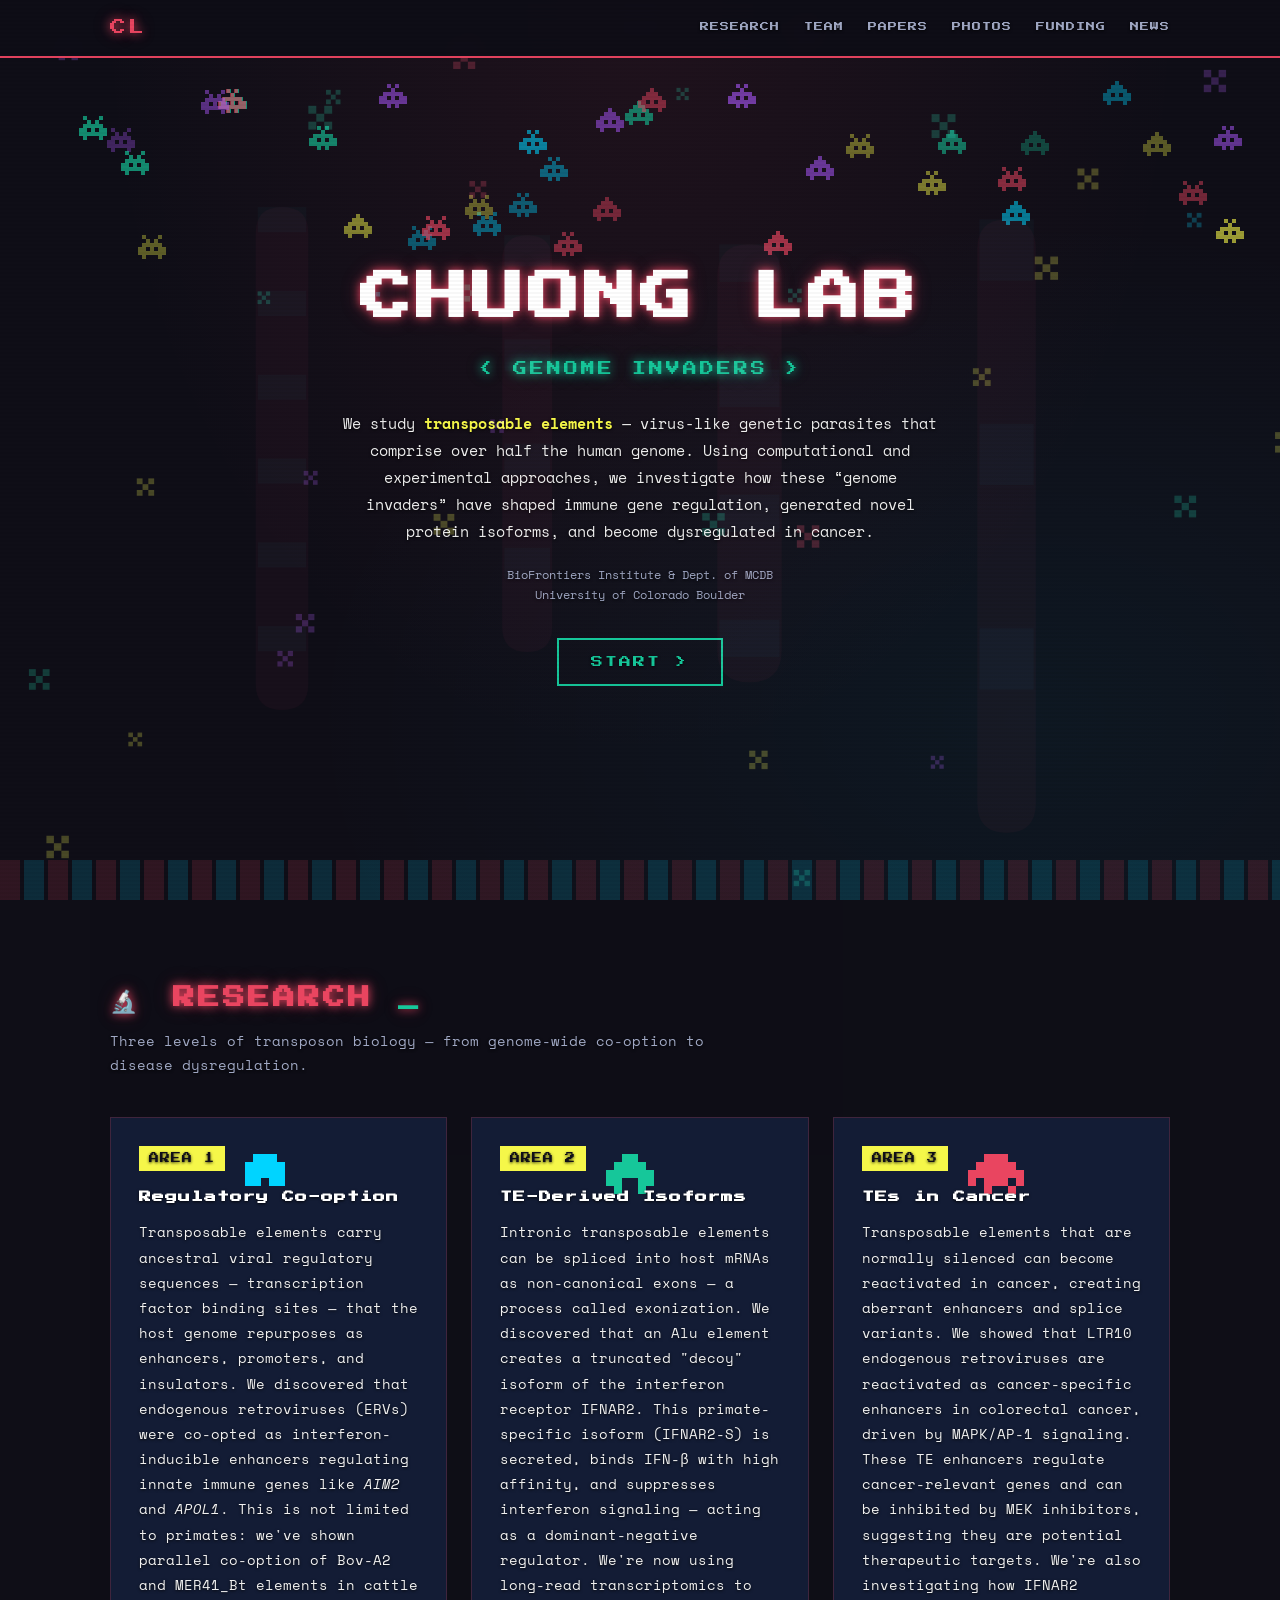
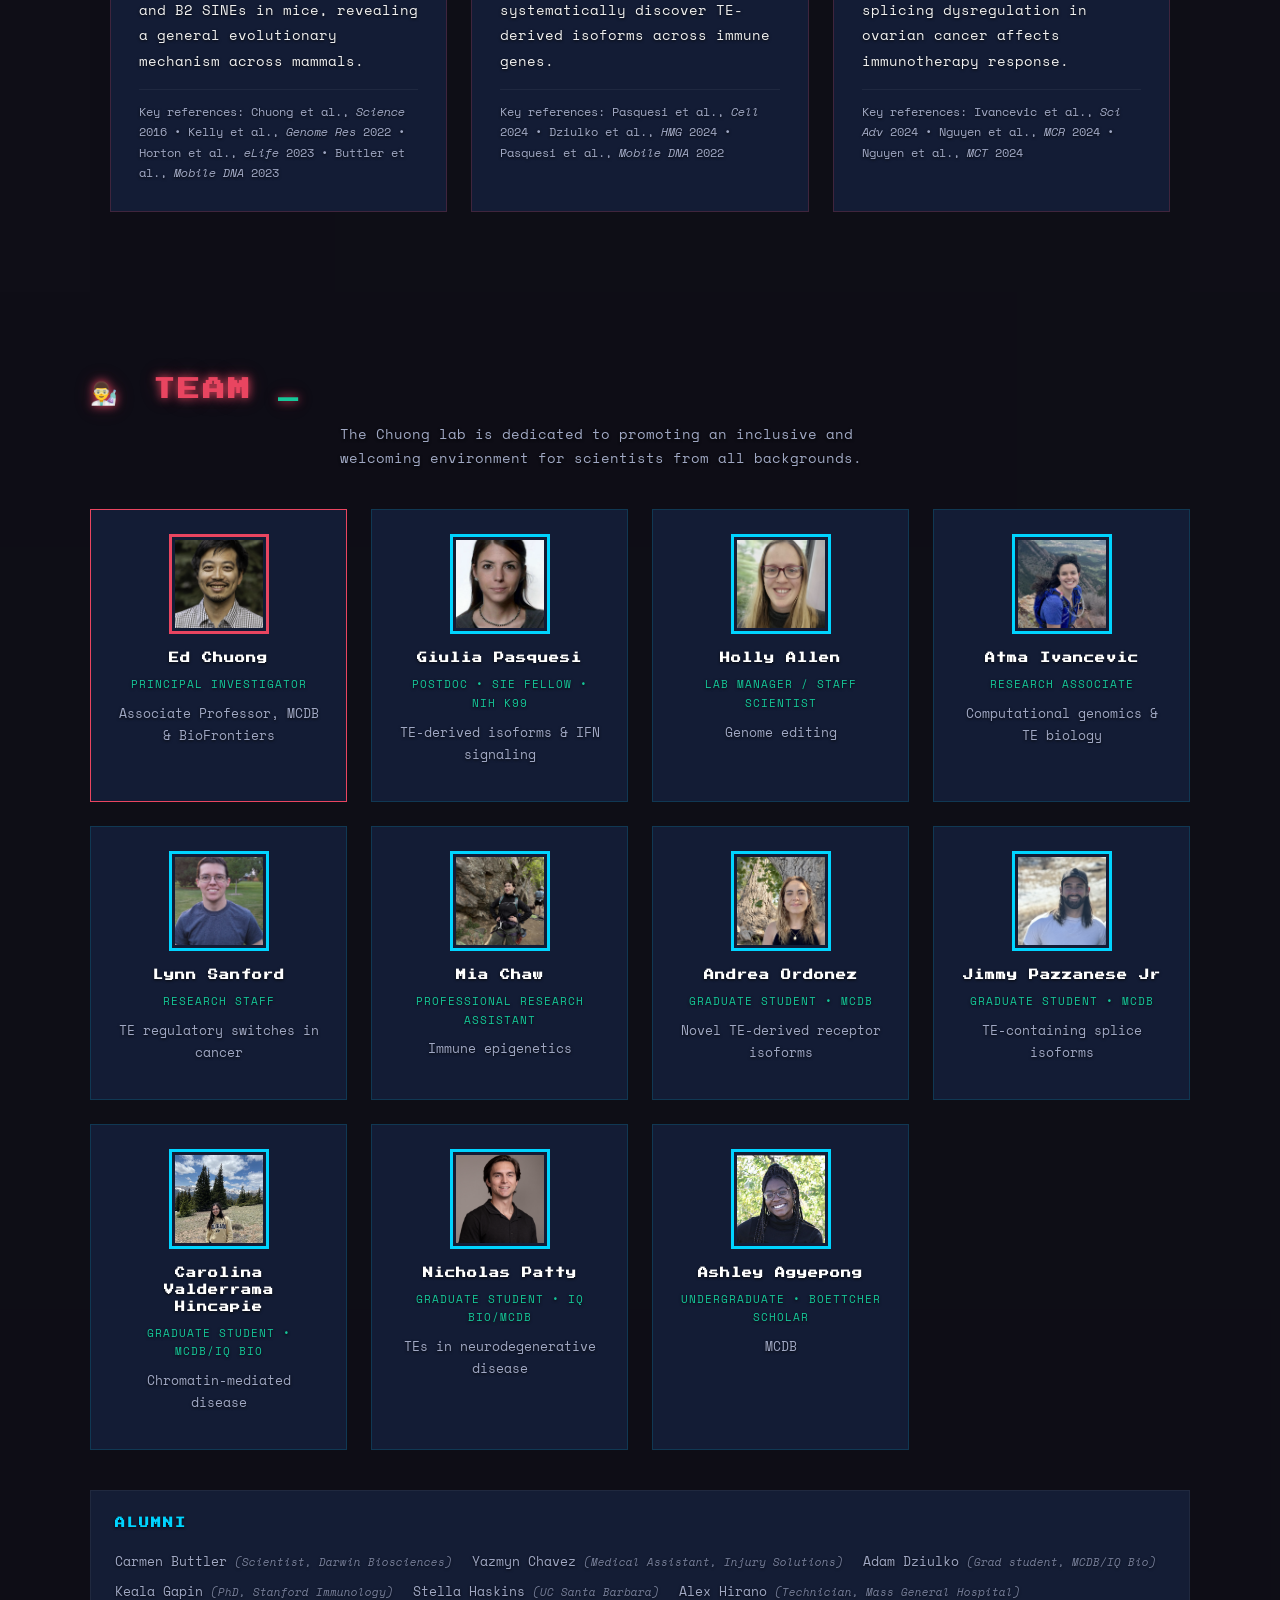
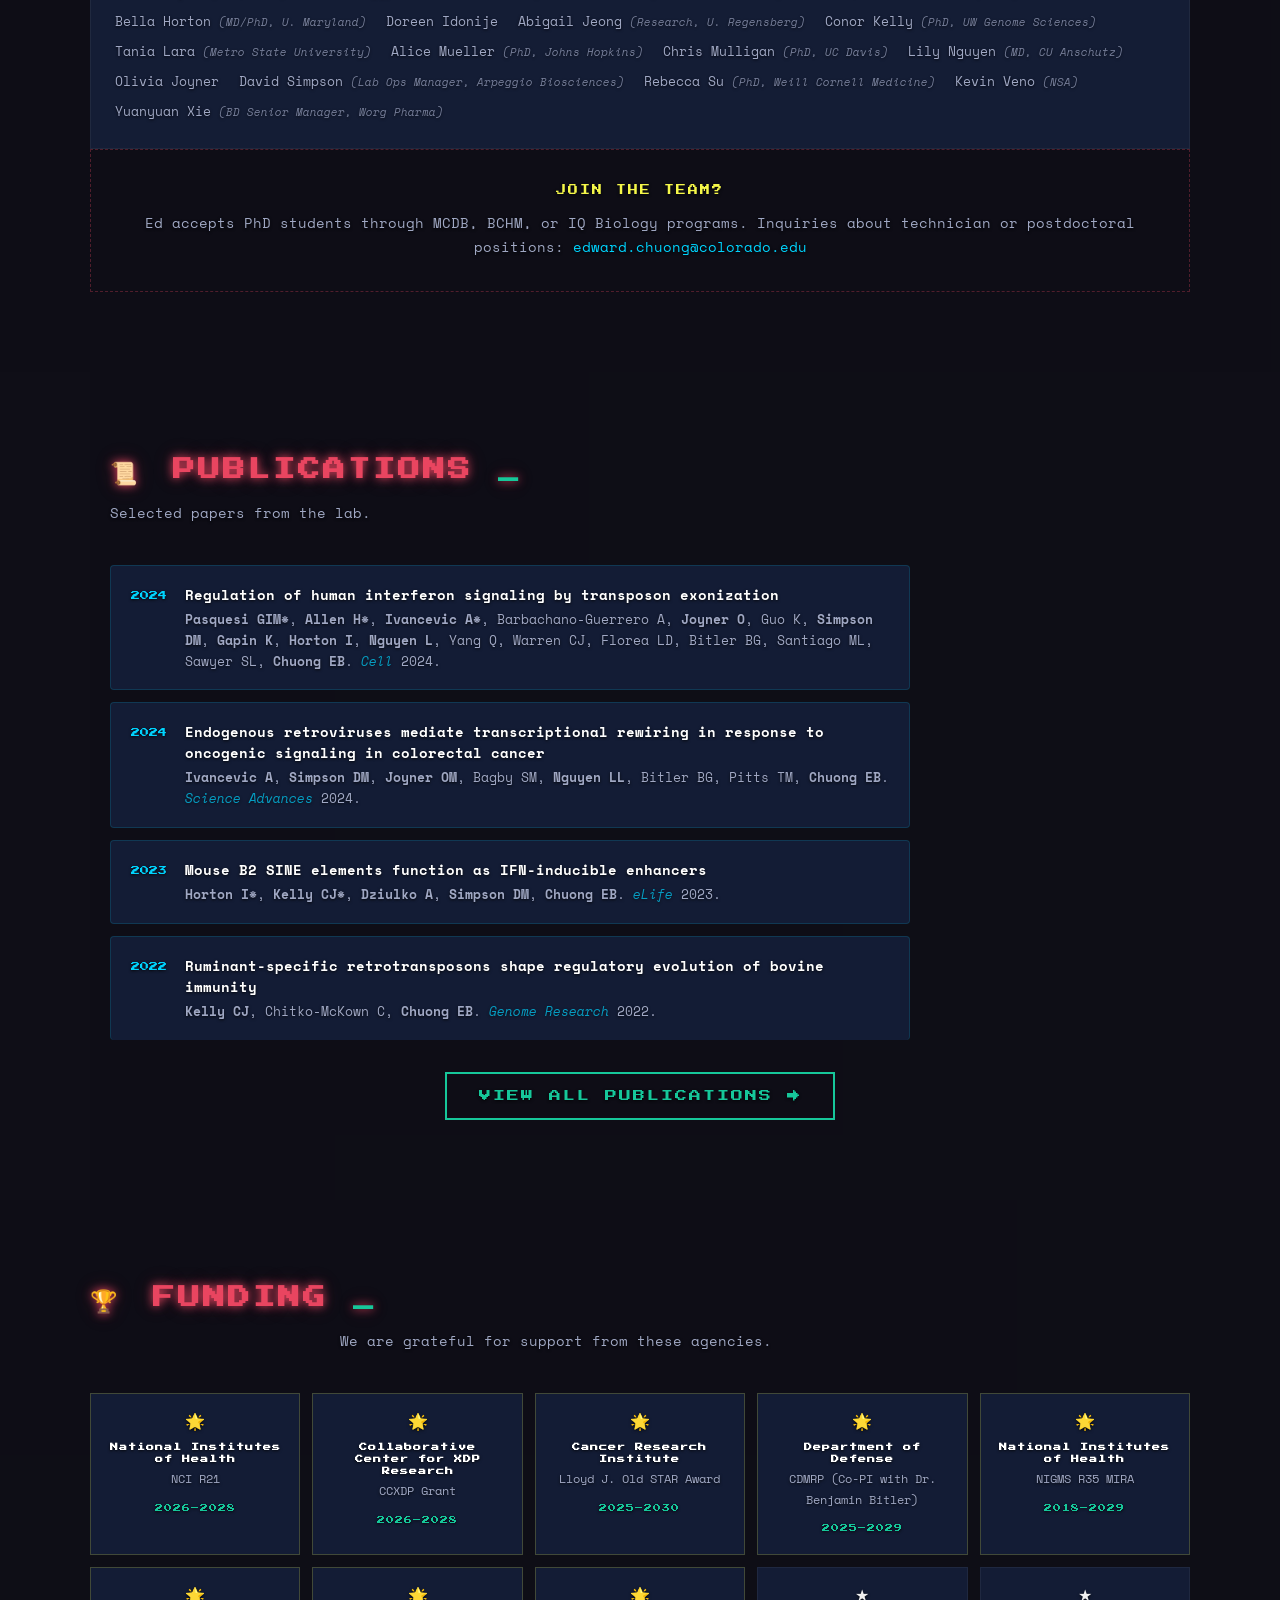
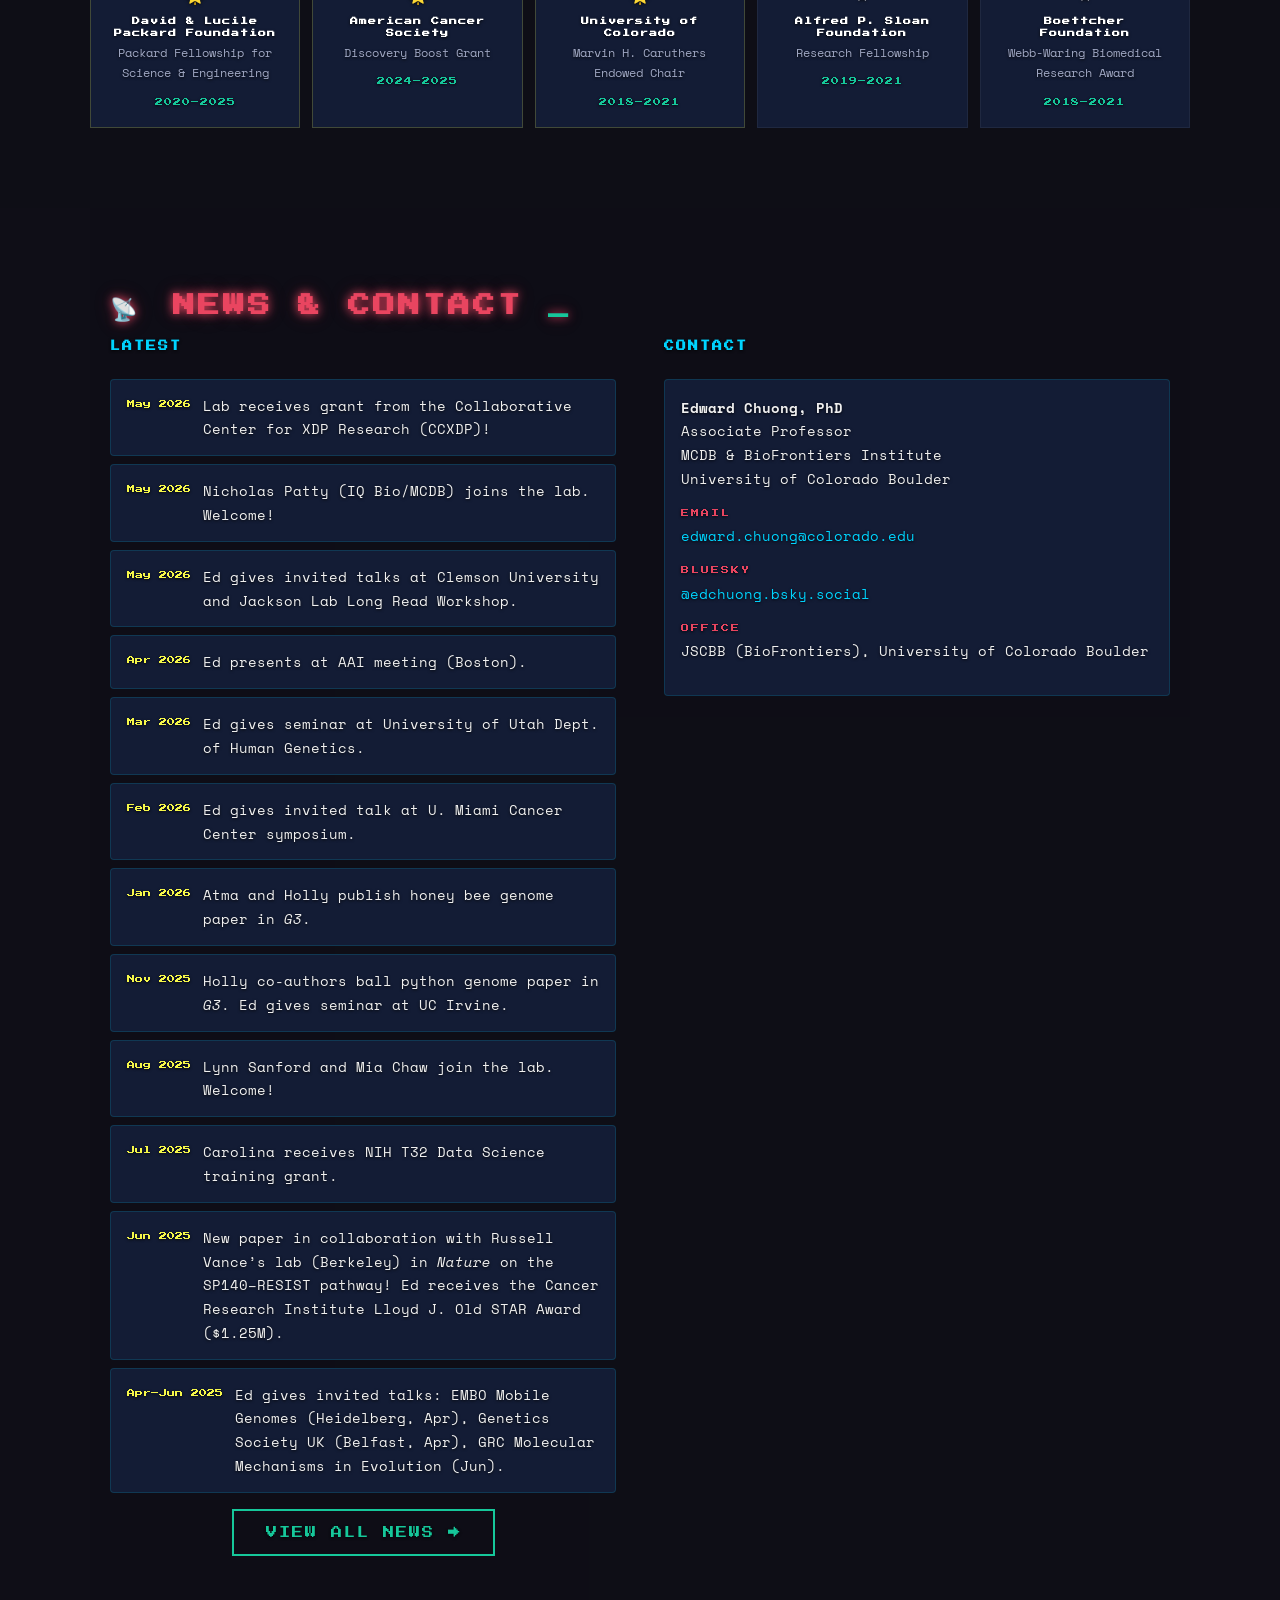
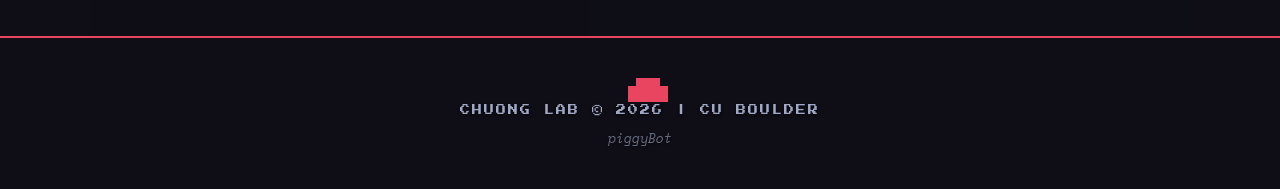
==== commit 96d05b1a: "Point canonical/OG URLs to production domain chuonglab.colorado.edu" ====
--- a/labwebsite/index.html
+++ b/labwebsite/index.html
@@ -5,22 +5,22 @@
     <meta name="viewport" content="width=device-width, initial-scale=1.0">
     <title>Chuong Lab | Genome Invaders</title>
     <meta name="description" content="Chuong Lab at CU Boulder — Transposable elements, genome evolution, and immune gene regulation">
-    <link rel="canonical" href="https://echuong.github.io/labwebsite/">
+    <link rel="canonical" href="https://chuonglab.colorado.edu/">
 
     <!-- Open Graph / social sharing -->
     <meta property="og:type" content="website">
     <meta property="og:site_name" content="Chuong Lab">
     <meta property="og:title" content="Chuong Lab | Genome Invaders">
     <meta property="og:description" content="We study transposable elements — virus-like genetic parasites that comprise over half the human genome — and how they shape immune gene regulation, generate novel protein isoforms, and become dysregulated in cancer.">
-    <meta property="og:url" content="https://echuong.github.io/labwebsite/">
-    <meta property="og:image" content="https://echuong.github.io/labwebsite/images/og-image.jpg">
+    <meta property="og:url" content="https://chuonglab.colorado.edu/">
+    <meta property="og:image" content="https://chuonglab.colorado.edu/images/og-image.jpg">
     <meta property="og:image:width" content="1200">
     <meta property="og:image:height" content="630">
     <meta property="og:image:alt" content="The Chuong Lab team at CU Boulder">
     <meta name="twitter:card" content="summary_large_image">
     <meta name="twitter:title" content="Chuong Lab | Genome Invaders">
     <meta name="twitter:description" content="Transposable elements, genome evolution, and immune gene regulation at CU Boulder.">
-    <meta name="twitter:image" content="https://echuong.github.io/labwebsite/images/og-image.jpg">
+    <meta name="twitter:image" content="https://chuonglab.colorado.edu/images/og-image.jpg">
 
     <link rel="preconnect" href="https://fonts.googleapis.com">
     <link rel="preconnect" href="https://fonts.gstatic.com" crossorigin>
@@ -33,8 +33,8 @@
         "@type": "ResearchOrganization",
         "name": "Chuong Lab",
         "description": "Research lab studying transposable elements, genome evolution, and immune gene regulation at the University of Colorado Boulder.",
-        "url": "https://echuong.github.io/labwebsite/",
-        "logo": "https://echuong.github.io/labwebsite/images/og-image.jpg",
+        "url": "https://chuonglab.colorado.edu/",
+        "logo": "https://chuonglab.colorado.edu/images/og-image.jpg",
         "parentOrganization": {
             "@type": "CollegeOrUniversity",
             "name": "University of Colorado Boulder"
